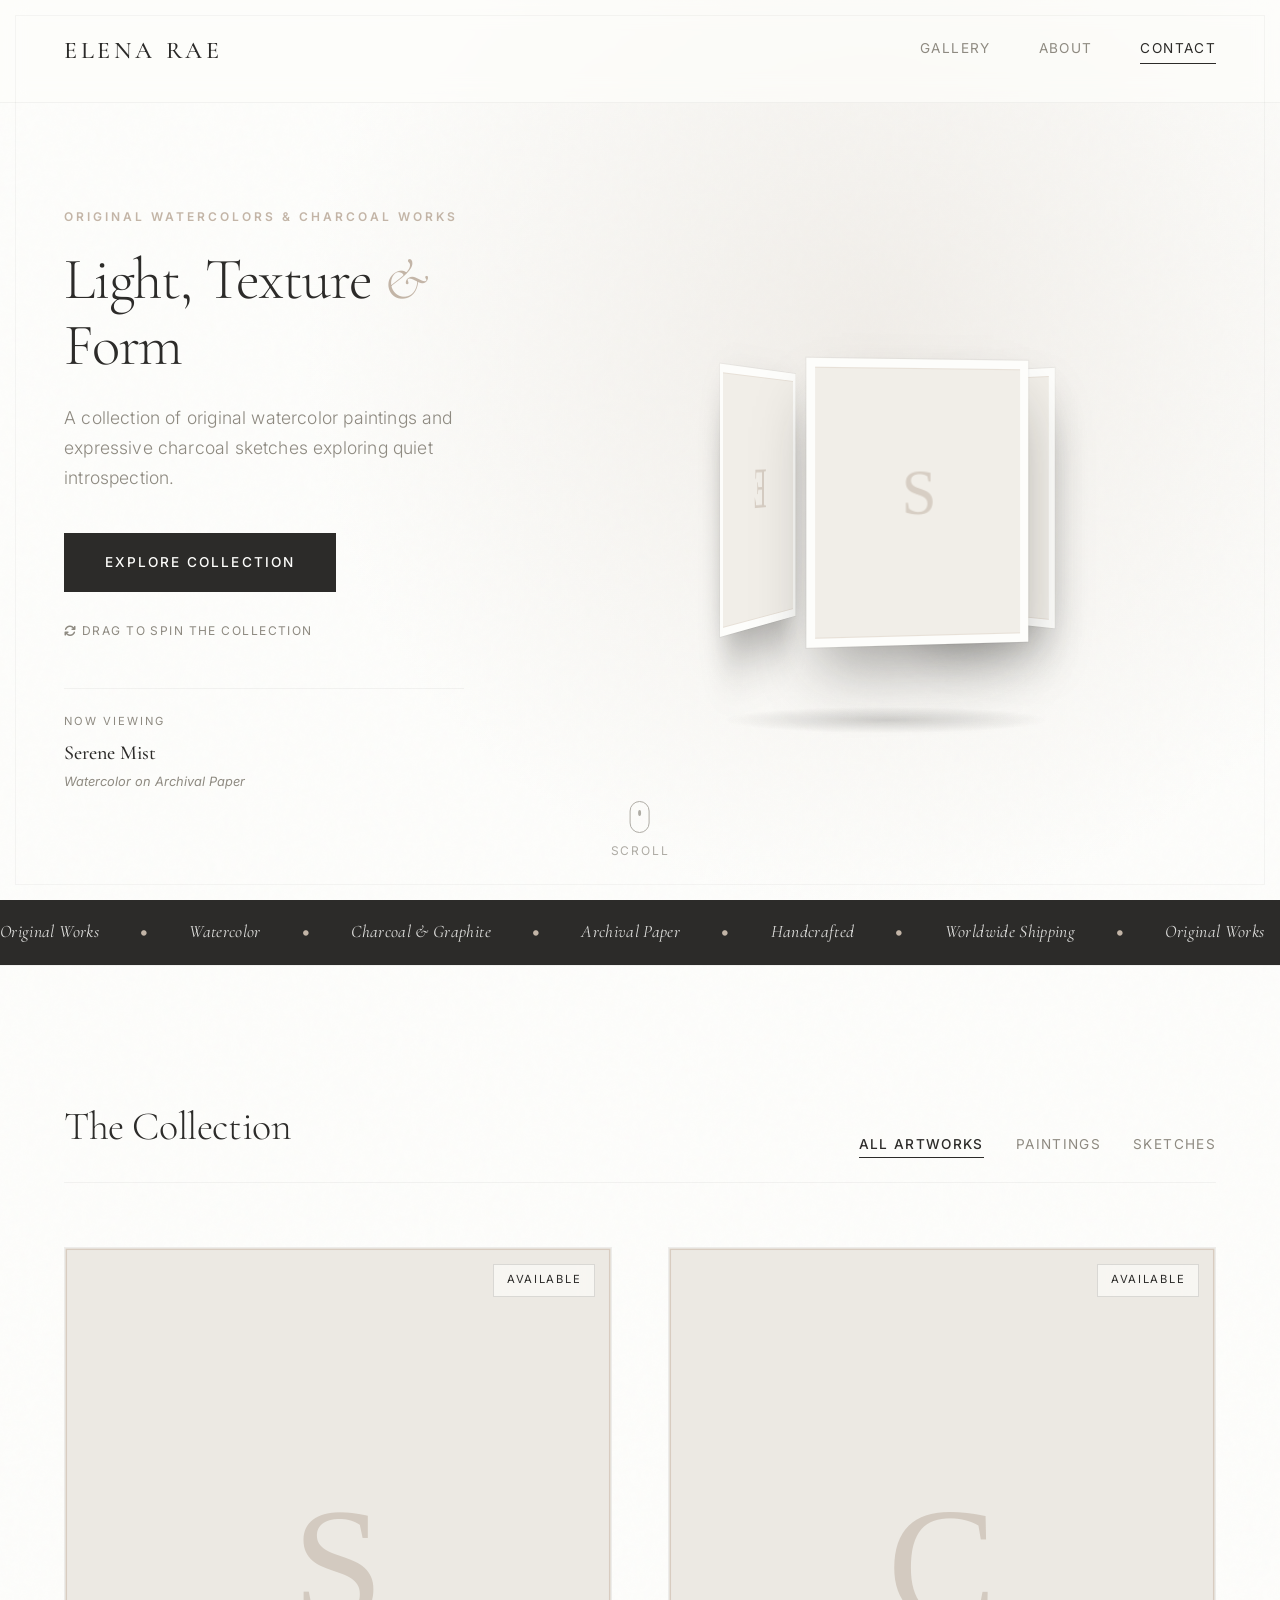
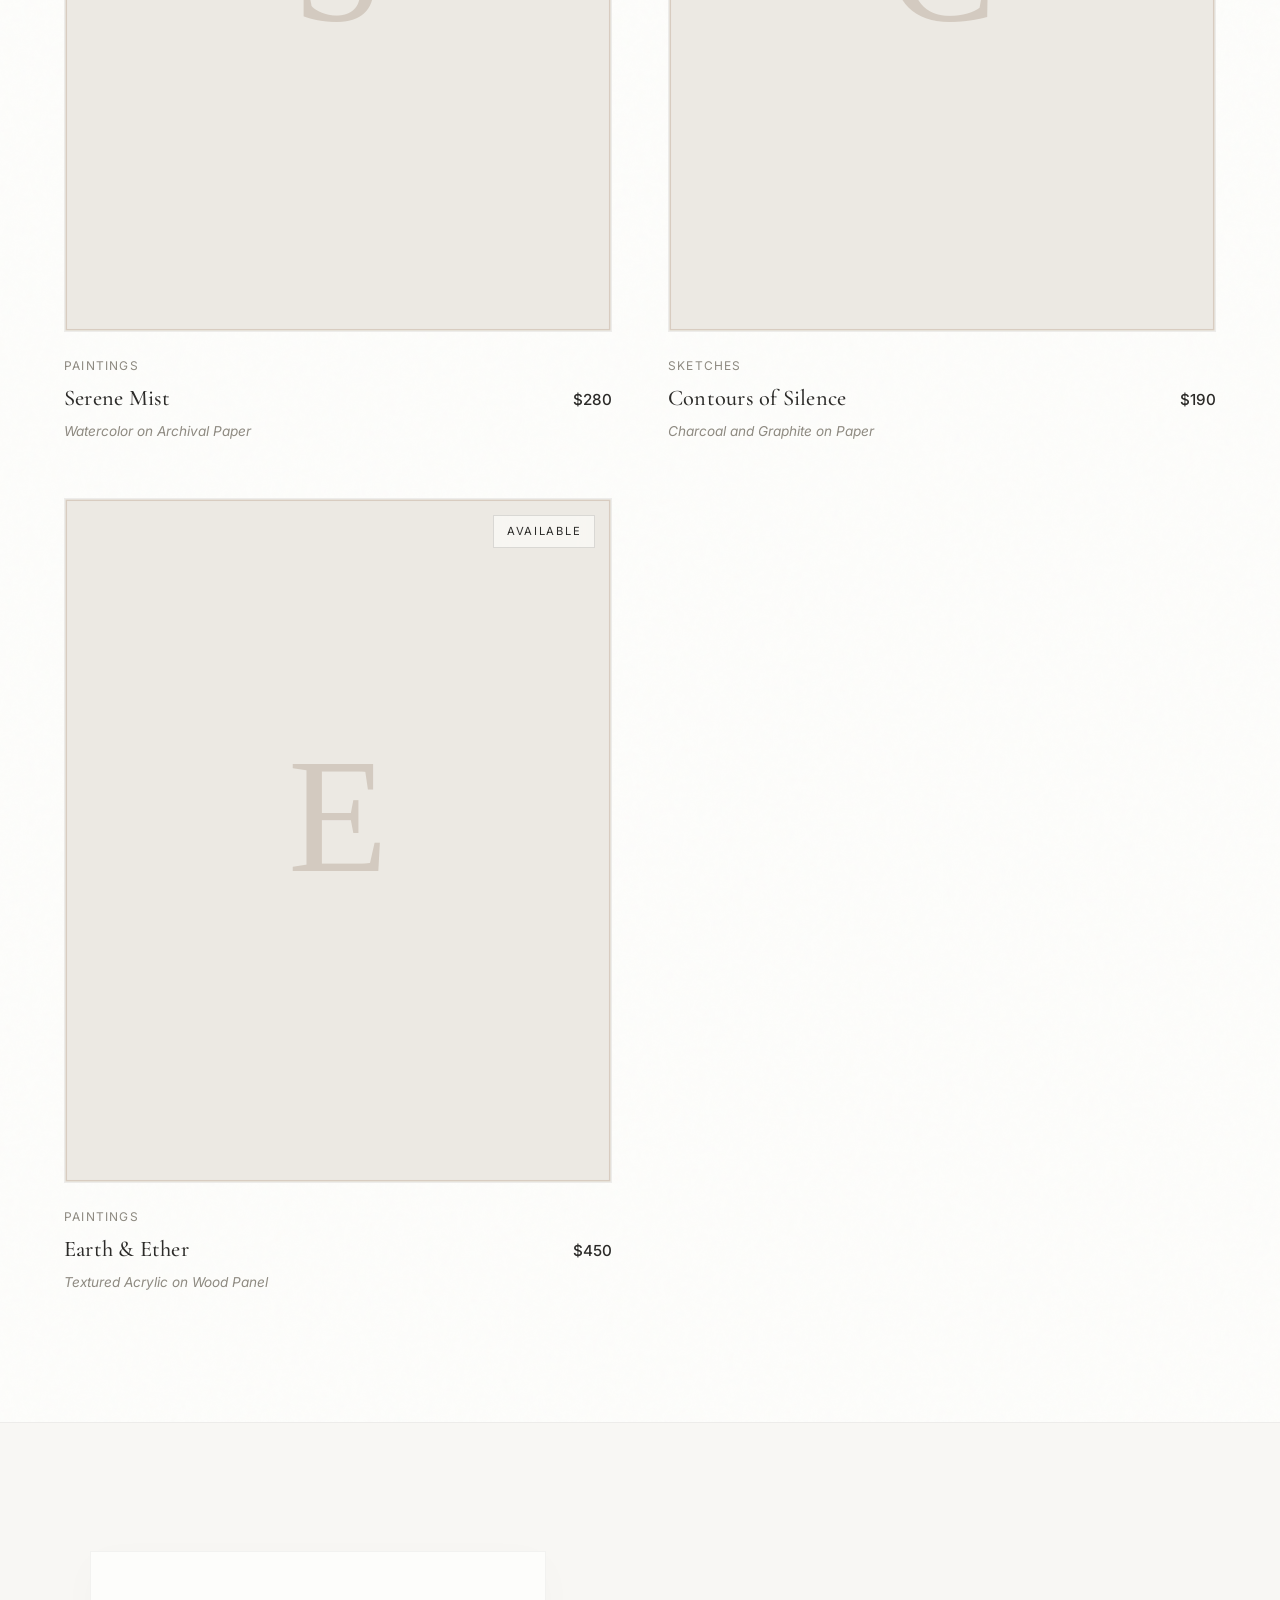
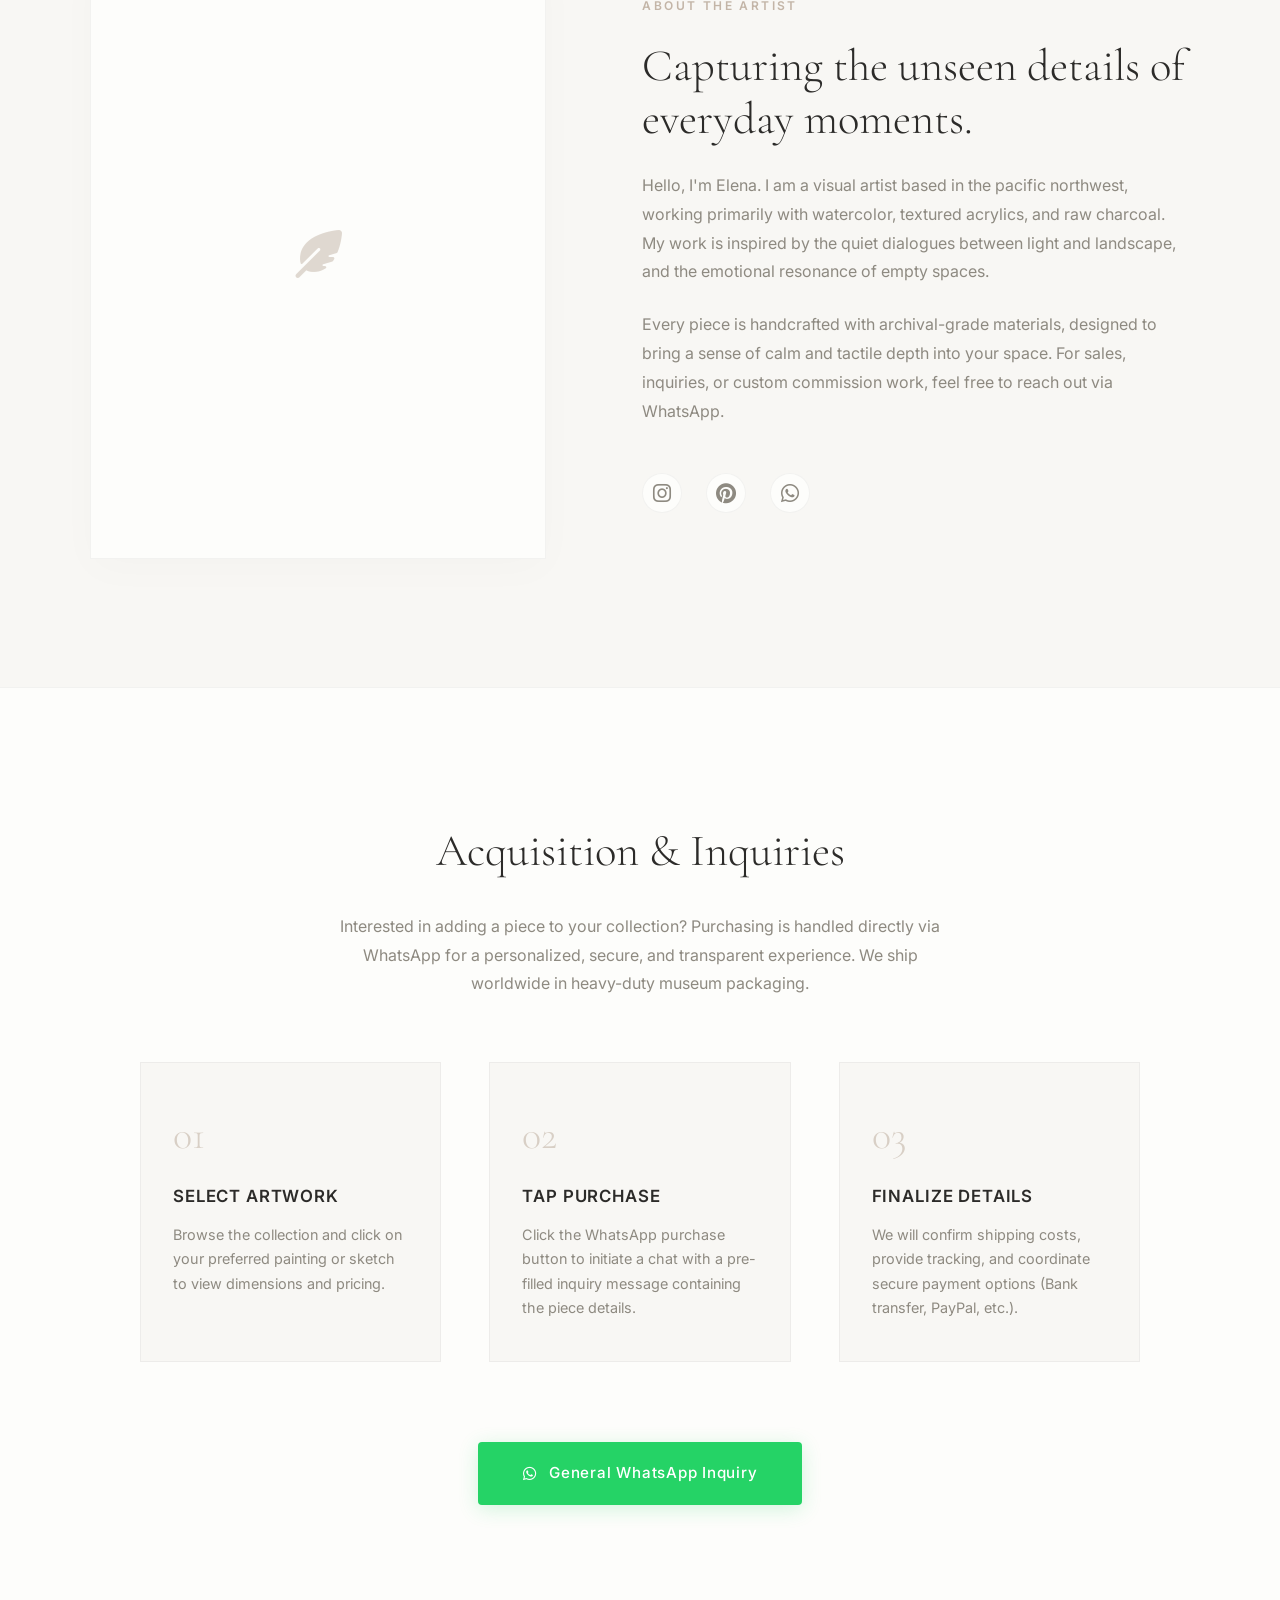
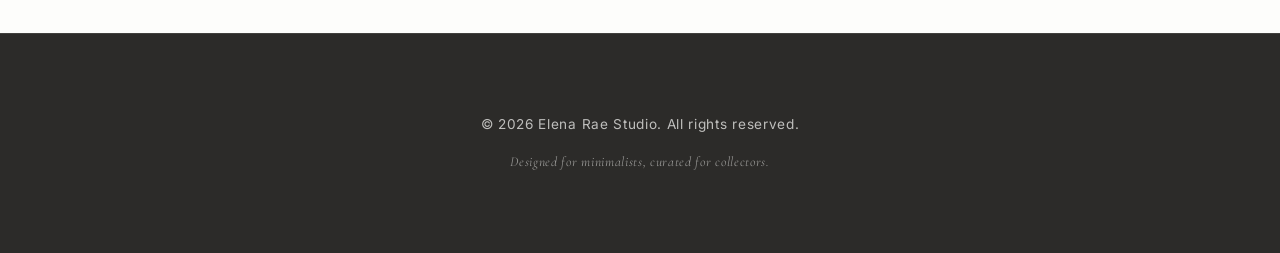
==== index.html @ 43be4a81 "Add files via upload" ====
<!DOCTYPE html>
<html lang="en">
<head>
    <meta charset="UTF-8">
    <meta name="viewport" content="width=device-width, initial-scale=1.0">
    <meta name="description" content="Minimalist art portfolio and store featuring original paintings and sketches. Inquiry and purchasing via WhatsApp.">
    <title>The Gallery | Original Sketches & Paintings</title>
    
    <!-- Google Fonts -->
    <link rel="preconnect" href="https://fonts.googleapis.com">
    <link rel="preconnect" href="https://fonts.gstatic.com" crossorigin>
    <link href="https://fonts.googleapis.com/css2?family=Cormorant+Garamond:ital,wght@0,300;0,400;0,600;1,300;1,400&family=Inter:wght@300;400;500;600&display=swap" rel="stylesheet">
    
    <!-- FontAwesome for Icons -->
    <link rel="stylesheet" href="https://cdnjs.cloudflare.com/ajax/libs/font-awesome/6.4.0/css/all.min.css">
    
    <!-- Custom CSS -->
    <link rel="stylesheet" href="styles.css">
</head>
<body>

    <!-- Header & Navigation -->
    <header class="header">
        <div class="logo">
            <a href="#">ELENA RAE</a>
        </div>
        <nav class="nav">
            <a href="#gallery" class="nav-link">Gallery</a>
            <a href="#about" class="nav-link">About</a>
            <a href="#contact" class="nav-link">Contact</a>
        </nav>
    </header>

    <!-- Hero Section: revolving 3D gallery carousel -->
    <section class="hero">
        <div class="hero-spotlight" aria-hidden="true"></div>
        <div class="hero-inner">
            <div class="hero-content">
                <span class="hero-eyebrow">Original Watercolors &amp; Charcoal Works</span>
                <h1 class="hero-title">Light, Texture <em>&amp;</em> Form</h1>
                <p class="hero-subtitle">A collection of original watercolor paintings and expressive charcoal sketches exploring quiet introspection.</p>
                <div class="hero-actions">
                    <a href="#gallery" class="hero-btn">Explore Collection</a>
                    <span class="hero-scroll-hint"><i class="fa-solid fa-arrows-rotate"></i> Drag to spin the collection</span>
                </div>
                <div class="hero-now-viewing" aria-live="polite">
                    <span class="now-viewing-label">Now Viewing</span>
                    <span class="now-viewing-title" id="now-viewing-title">&mdash;</span>
                    <span class="now-viewing-medium" id="now-viewing-medium"></span>
                </div>
            </div>

            <div class="carousel-viewport" id="carousel-viewport" tabindex="0" role="region" aria-roledescription="carousel" aria-label="Rotating showcase of featured artworks. Use the left and right arrow keys to rotate.">
                <div class="carousel-glow" id="carousel-glow-a" aria-hidden="true"></div>
                <div class="carousel-glow" id="carousel-glow-b" aria-hidden="true"></div>
                <div class="carousel-ground" aria-hidden="true"></div>
                <div class="carousel-ring" id="carousel-ring">
                    <div class="carousel-loader" id="carousel-loader">
                        <div class="loader"></div>
                        <p>Hanging the collection...</p>
                    </div>
                </div>
            </div>
        </div>
        <div class="scroll-indicator">
            <div class="mouse"></div>
            <span>Scroll</span>
        </div>
    </section>

    <!-- Marquee Ticker -->
    <div class="marquee" aria-hidden="true">
        <div class="marquee-track">
            <span>Original Works</span><span class="dot">&bull;</span>
            <span>Watercolor</span><span class="dot">&bull;</span>
            <span>Charcoal &amp; Graphite</span><span class="dot">&bull;</span>
            <span>Archival Paper</span><span class="dot">&bull;</span>
            <span>Handcrafted</span><span class="dot">&bull;</span>
            <span>Worldwide Shipping</span><span class="dot">&bull;</span>
            <span>Original Works</span><span class="dot">&bull;</span>
            <span>Watercolor</span><span class="dot">&bull;</span>
            <span>Charcoal &amp; Graphite</span><span class="dot">&bull;</span>
            <span>Archival Paper</span><span class="dot">&bull;</span>
            <span>Handcrafted</span><span class="dot">&bull;</span>
            <span>Worldwide Shipping</span><span class="dot">&bull;</span>
        </div>
    </div>

    <!-- Main Gallery Section -->
    <section id="gallery" class="gallery-section">
        <div class="section-header" data-reveal>
            <h2 class="section-title">The Collection</h2>
            <div class="filter-controls">
                <button class="filter-btn active" data-filter="all">All Artworks</button>
                <button class="filter-btn" data-filter="Paintings">Paintings</button>
                <button class="filter-btn" data-filter="Sketches">Sketches</button>
            </div>
        </div>

        <!-- Artwork Grid -->
        <div id="artwork-grid" class="artwork-grid">
            <!-- Dynamically populated by app.js -->
            <div class="loader-container">
                <div class="loader"></div>
                <p>Curating gallery...</p>
            </div>
        </div>
    </section>

    <!-- About Section -->
    <section id="about" class="about-section">
        <div class="about-container">
            <div class="about-image-wrapper" data-reveal>
                <!-- Fallback to a placeholder or decorative silhouette -->
                <div class="about-image-placeholder">
                    <i class="fa-solid fa-feather-pointed"></i>
                </div>
            </div>
            <div class="about-text-wrapper" data-reveal style="--reveal-delay: 0.15s;">
                <span class="sub-label">About the Artist</span>
                <h2 class="about-heading">Capturing the unseen details of everyday moments.</h2>
                <p>Hello, I'm Elena. I am a visual artist based in the pacific northwest, working primarily with watercolor, textured acrylics, and raw charcoal. My work is inspired by the quiet dialogues between light and landscape, and the emotional resonance of empty spaces.</p>
                <p>Every piece is handcrafted with archival-grade materials, designed to bring a sense of calm and tactile depth into your space. For sales, inquiries, or custom commission work, feel free to reach out via WhatsApp.</p>
                <div class="social-links">
                    <a href="#" target="_blank" aria-label="Instagram"><i class="fa-brands fa-instagram"></i></a>
                    <a href="#" target="_blank" aria-label="Pinterest"><i class="fa-brands fa-pinterest"></i></a>
                    <a href="#" id="about-whatsapp" class="whatsapp-icon-link" aria-label="WhatsApp"><i class="fa-brands fa-whatsapp"></i></a>
                </div>
            </div>
        </div>
    </section>

    <!-- Contact & Purchase Info Section -->
    <section id="contact" class="contact-section">
        <div class="contact-card">
            <h2 class="contact-title" data-reveal>Acquisition &amp; Inquiries</h2>
            <p class="contact-description" data-reveal style="--reveal-delay: 0.1s;">Interested in adding a piece to your collection? Purchasing is handled directly via WhatsApp for a personalized, secure, and transparent experience. We ship worldwide in heavy-duty museum packaging.</p>
            
            <div class="steps-grid">
                <div class="step-card" data-reveal style="--reveal-delay: 0.05s;">
                    <div class="step-num">01</div>
                    <h3 class="step-title">Select Artwork</h3>
                    <p class="step-text">Browse the collection and click on your preferred painting or sketch to view dimensions and pricing.</p>
                </div>
                <div class="step-card" data-reveal style="--reveal-delay: 0.18s;">
                    <div class="step-num">02</div>
                    <h3 class="step-title">Tap Purchase</h3>
                    <p class="step-text">Click the WhatsApp purchase button to initiate a chat with a pre-filled inquiry message containing the piece details.</p>
                </div>
                <div class="step-card" data-reveal style="--reveal-delay: 0.3s;">
                    <div class="step-num">03</div>
                    <h3 class="step-title">Finalize Details</h3>
                    <p class="step-text">We will confirm shipping costs, provide tracking, and coordinate secure payment options (Bank transfer, PayPal, etc.).</p>
                </div>
            </div>
            
            <a href="https://wa.me/919876543210?text=Hi%20Elena%2C%20I%20am%20interested%20in%20discussing%20your%20available%20artworks." target="_blank" class="general-inquiry-btn">
                <i class="fa-brands fa-whatsapp"></i> General WhatsApp Inquiry
            </a>
        </div>
    </section>

    <!-- Footer -->
    <footer class="footer">
        <p>&copy; 2026 Elena Rae Studio. All rights reserved.</p>
        <p class="footer-sub">Designed for minimalists, curated for collectors.</p>
    </footer>

    <!-- Artwork Detail Modal -->
    <div id="artwork-modal" class="modal-overlay">
        <div class="modal-container">
            <button class="modal-close-btn" aria-label="Close modal">
                <i class="fa-solid fa-xmark"></i>
            </button>
            <div class="modal-content">
                <div class="modal-image-panel">
                    <img id="modal-art-image" src="" alt="Artwork detail view">
                </div>
                <div class="modal-info-panel">
                    <span id="modal-art-medium" class="art-medium"></span>
                    <h3 id="modal-art-title" class="art-title"></h3>
                    <div id="modal-art-status" class="status-badge"></div>
                    
                    <div class="art-specs">
                        <div class="spec-item">
                            <span class="spec-label">Dimensions</span>
                            <span id="modal-art-dimensions" class="spec-value"></span>
                        </div>
                        <div class="spec-item">
                            <span class="spec-label">Price</span>
                            <span id="modal-art-price" class="spec-value"></span>
                        </div>
                    </div>
                    
                    <p id="modal-art-description" class="art-description"></p>
                    
                    <a id="modal-whatsapp-btn" href="#" target="_blank" class="whatsapp-btn">
                        <i class="fa-brands fa-whatsapp"></i> Purchase via WhatsApp
                    </a>
                </div>
            </div>
        </div>
    </div>

    <!-- Application Script -->
    <script src="config.js"></script>
    <script src="app.js"></script>
</body>
</html>
---- styles.css ----
/* ==========================================================================
   Minimalist Art Gallery Design System - styles.css
   ========================================================================== */

/* Design Tokens & Custom Variables */
:root {
    --bg-primary: #FDFDFB;       /* Pristine light cotton art paper */
    --bg-secondary: #F8F7F4;     /* Very light warm cream/linen */
    --text-primary: #2C2B29;     /* Soft slate charcoal (gentle contrast) */
    --text-secondary: #8E8A81;   /* Muted warm earth gray */
    --accent-bronze: #C3B5A7;    /* Soft cashmere sand gold */
    --accent-bronze-light: #DCD0C4;
    --border-subtle: rgba(44, 43, 41, 0.05);
    --border-strong: rgba(44, 43, 41, 0.15);
    
    --whatsapp-green: #25D366;
    --whatsapp-hover: #20BA5A;
    
    /* Fonts */
    --font-serif: 'Cormorant Garamond', Georgia, serif;
    --font-sans: 'Inter', system-ui, -apple-system, sans-serif;
    
    /* Layout */
    --transition-smooth: all 0.4s cubic-bezier(0.25, 0.46, 0.45, 0.94);
    --transition-snappy: all 0.25s ease-out;
    --ease-cinematic: cubic-bezier(0.16, 1, 0.3, 1);
}

/* Reset & Base Styles */
* {
    margin: 0;
    padding: 0;
    box-sizing: border-box;
}

html {
    scroll-behavior: smooth;
    font-size: 16px;
    background-color: var(--bg-primary);
    color: var(--text-primary);
    font-family: var(--font-sans);
    -webkit-font-smoothing: antialiased;
}

body {
    overflow-x: hidden;
    line-height: 1.6;
    /* Subtle paper texture using high-frequency SVG noise at very low opacity */
    background-image: url("data:image/svg+xml,%3Csvg viewBox='0 0 200 200' xmlns='http://www.w3.org/2000/svg'%3E%3Cfilter id='noiseFilter'%3E%3CfeTurbulence type='fractalNoise' baseFrequency='0.85' numOctaves='3' stitchTiles='stitch'/%3E%3C/filter%3E%3Crect width='100%25' height='100%25' filter='url(%23noiseFilter)' opacity='0.018'/%3E%3C/svg%3E");
    background-color: var(--bg-primary);
}

/* Delicate inset border framing the viewport */
body::after {
    content: '';
    position: fixed;
    top: 15px;
    left: 15px;
    right: 15px;
    bottom: 15px;
    border: 1px solid rgba(44, 43, 41, 0.04);
    pointer-events: none;
    z-index: 9999;
}

/* Scrollbar customization */
::-webkit-scrollbar {
    width: 6px;
}
::-webkit-scrollbar-track {
    background: var(--bg-primary);
}
::-webkit-scrollbar-thumb {
    background: var(--text-secondary);
    border-radius: 3px;
}

a {
    color: inherit;
    text-decoration: none;
    transition: var(--transition-snappy);
}

button {
    font-family: inherit;
    border: none;
    background: none;
    cursor: pointer;
    outline: none;
}

/* Elegant Header & Navigation */
.header {
    position: fixed;
    top: 0;
    left: 0;
    width: 100%;
    display: flex;
    justify-content: space-between;
    align-items: center;
    padding: 2rem 4rem;
    z-index: 100;
    background: rgba(253, 253, 251, 0.65);
    backdrop-filter: blur(12px);
    -webkit-backdrop-filter: blur(12px);
    border-bottom: 1px solid var(--border-subtle);
    transition: var(--transition-smooth);
}

.header.scrolled {
    padding: 1.2rem 4rem;
    background: rgba(253, 253, 251, 0.92);
    box-shadow: 0 4px 30px rgba(0, 0, 0, 0.01);
}

.logo a {
    font-family: var(--font-serif);
    font-size: 1.5rem;
    font-weight: 500;
    letter-spacing: 0.15em;
    color: var(--text-primary);
    transition: var(--transition-snappy);
}

.logo a:hover {
    letter-spacing: 0.22em;
}

.nav {
    display: flex;
    gap: 3rem;
}

.nav-link {
    font-size: 0.85rem;
    font-weight: 400;
    letter-spacing: 0.1em;
    text-transform: uppercase;
    color: var(--text-secondary);
    position: relative;
    padding-bottom: 4px;
}

.nav-link::after {
    content: '';
    position: absolute;
    bottom: 0;
    left: 0;
    width: 0;
    height: 1px;
    background-color: var(--text-primary);
    transition: var(--transition-snappy);
}

.nav-link:hover {
    color: var(--text-primary);
}

.nav-link:hover::after {
    width: 100%;
}

.nav-link.active {
    color: var(--text-primary);
}

.nav-link.active::after {
    width: 100%;
}

/* ==========================================================================
   Hero Section — Revolving Gallery
   ========================================================================== */
.hero {
    min-height: 100vh;
    display: flex;
    align-items: center;
    padding: 9rem 4rem 3rem;
    position: relative;
    overflow: hidden;
}

/* Cursor-tracked spotlight wash, like gallery track lighting */
.hero-spotlight {
    position: absolute;
    inset: 0;
    z-index: 0;
    pointer-events: none;
    background: radial-gradient(circle at var(--mx, 68%) var(--my, 38%), rgba(195, 181, 167, 0.22), transparent 55%);
}

.hero-inner {
    position: relative;
    z-index: 1;
    width: 100%;
    max-width: 1440px;
    margin: 0 auto;
    display: grid;
    grid-template-columns: minmax(300px, 460px) 1fr;
    gap: 2rem;
    align-items: center;
}

.hero-content {
    text-align: left;
    animation: fadeIn 1s var(--ease-cinematic);
}

.hero-eyebrow {
    display: inline-block;
    font-size: 0.75rem;
    font-weight: 600;
    text-transform: uppercase;
    letter-spacing: 0.25em;
    color: var(--accent-bronze);
    margin-bottom: 1.3rem;
}

.hero-title {
    font-family: var(--font-serif);
    font-size: clamp(2.6rem, 4.6vw, 4.5rem);
    font-weight: 300;
    line-height: 1.12;
    letter-spacing: -0.02em;
    color: var(--text-primary);
    margin-bottom: 1.5rem;
}

.hero-title em {
    font-style: italic;
    color: var(--accent-bronze);
}

.hero-subtitle {
    font-size: 1.1rem;
    font-weight: 300;
    color: var(--text-secondary);
    max-width: 460px;
    margin: 0 0 2.5rem 0;
    letter-spacing: 0.01em;
    line-height: 1.7;
}

.hero-actions {
    display: flex;
    align-items: center;
    gap: 1.8rem;
    flex-wrap: wrap;
    margin-bottom: 3rem;
}

.hero-btn {
    display: inline-block;
    font-size: 0.85rem;
    font-weight: 500;
    text-transform: uppercase;
    letter-spacing: 0.15em;
    color: var(--bg-primary);
    background-color: var(--text-primary);
    padding: 1.1rem 2.5rem;
    border: 1px solid var(--text-primary);
    transition: var(--transition-smooth);
    will-change: transform;
}

.hero-btn:hover {
    background-color: transparent;
    color: var(--text-primary);
    transform: translateY(-2px);
}

.hero-scroll-hint {
    font-size: 0.75rem;
    text-transform: uppercase;
    letter-spacing: 0.12em;
    color: var(--text-secondary);
}

/* "Now Viewing" plaque — ties the rotating ring to real inventory data */
.hero-now-viewing {
    max-width: 400px;
    padding-top: 1.5rem;
    border-top: 1px solid var(--border-subtle);
}

.now-viewing-label {
    display: block;
    font-size: 0.7rem;
    text-transform: uppercase;
    letter-spacing: 0.18em;
    color: var(--text-secondary);
    margin-bottom: 0.4rem;
}

.now-viewing-title {
    display: block;
    font-family: var(--font-serif);
    font-size: 1.25rem;
    font-weight: 500;
    color: var(--text-primary);
    transition: opacity 0.3s ease;
}

.now-viewing-medium {
    display: block;
    font-size: 0.8rem;
    font-style: italic;
    color: var(--text-secondary);
    margin-top: 0.2rem;
}

/* Carousel stage */
.carousel-viewport {
    position: relative;
    width: 100%;
    max-width: 580px;
    height: clamp(360px, 44vw, 560px);
    margin: 0 auto;
    justify-self: center;
    perspective: 1600px;
    perspective-origin: 50% 42%;
    cursor: grab;
    outline: none;
    touch-action: pan-y;
}

.carousel-viewport.grabbing {
    cursor: grabbing;
}

.carousel-viewport:focus-visible {
    box-shadow: 0 0 0 2px var(--accent-bronze);
    border-radius: 4px;
}

.carousel-glow {
    position: absolute;
    inset: 8%;
    border-radius: 50%;
    background-size: cover;
    background-position: center;
    filter: blur(70px) saturate(1.4);
    opacity: 0;
    transform: scale(1.3);
    transition: opacity 1.6s ease;
    z-index: 0;
}

.carousel-ground {
    position: absolute;
    left: 50%;
    bottom: 8%;
    width: 55%;
    height: 26px;
    background: radial-gradient(ellipse at center, rgba(44, 43, 41, 0.2), transparent 72%);
    transform: translateX(-50%);
    z-index: 0;
}

.carousel-ring {
    position: absolute;
    inset: 0;
    transform-style: preserve-3d;
    will-change: transform;
}

.ring-item {
    position: absolute;
    top: 50%;
    left: 50%;
    transform-style: preserve-3d;
    cursor: pointer;
}

.ring-item-inner {
    width: 100%;
    height: 100%;
    opacity: 0;
    transform: translateY(50px) scale(0.82) rotate(-3deg);
    transition: opacity 1s var(--ease-cinematic), transform 1s var(--ease-cinematic);
}

.ring-item-inner.settled {
    opacity: 1;
    transform: translateY(0) scale(1) rotate(0deg);
}

.ring-item:hover .ring-item-inner.settled {
    transform: scale(1.05);
}

.canvas-frame {
    width: 100%;
    height: 100%;
    background-color: var(--bg-primary);
    border: 1px solid rgba(253, 253, 251, 0.6);
    padding: 7px;
    box-shadow: 0 30px 55px -14px rgba(28, 27, 26, 0.4), 0 0 0 1px rgba(28, 27, 26, 0.04);
}

.canvas-frame img {
    width: 100%;
    height: 100%;
    object-fit: cover;
    display: block;
}

.carousel-loader,
.carousel-empty {
    position: absolute;
    inset: 0;
    z-index: 2;
    display: flex;
    flex-direction: column;
    align-items: center;
    justify-content: center;
    gap: 1rem;
    color: var(--text-secondary);
    font-size: 0.85rem;
    letter-spacing: 0.05em;
    text-align: center;
    line-height: 1.6;
}

.scroll-indicator {
    position: absolute;
    bottom: 2.5rem;
    left: 50%;
    transform: translateX(-50%);
    z-index: 1;
    display: flex;
    flex-direction: column;
    align-items: center;
    gap: 0.5rem;
    font-size: 0.75rem;
    text-transform: uppercase;
    letter-spacing: 0.15em;
    color: var(--text-secondary);
    opacity: 0.7;
    animation: bounce 2s infinite;
}

.scroll-indicator .mouse {
    width: 20px;
    height: 32px;
    border: 1.5px solid var(--text-secondary);
    border-radius: 12px;
    position: relative;
}

.scroll-indicator .mouse::before {
    content: '';
    position: absolute;
    top: 8px;
    left: 50%;
    transform: translateX(-50%);
    width: 3px;
    height: 6px;
    background-color: var(--text-secondary);
    border-radius: 50%;
}

/* ==========================================================================
   Marquee Ticker
   ========================================================================== */
.marquee {
    background-color: var(--text-primary);
    color: var(--bg-primary);
    padding: 1.15rem 0;
    overflow: hidden;
    position: relative;
}

.marquee-track {
    display: flex;
    width: max-content;
    gap: 2.5rem;
    align-items: center;
    animation: marquee-scroll 34s linear infinite;
    font-family: var(--font-serif);
    font-size: 1.1rem;
    font-style: italic;
    letter-spacing: 0.02em;
    white-space: nowrap;
}

.marquee-track span {
    opacity: 0.85;
}

.marquee-track .dot {
    font-family: var(--font-sans);
    font-style: normal;
    color: var(--accent-bronze);
    opacity: 1;
}

/* ==========================================================================
   Scroll Reveal Utility
   ========================================================================== */
[data-reveal] {
    opacity: 0;
    transform: translateY(32px);
    transition: opacity 0.9s var(--ease-cinematic), transform 0.9s var(--ease-cinematic);
    transition-delay: var(--reveal-delay, 0s);
}

[data-reveal].revealed {
    opacity: 1;
    transform: translateY(0);
}

/* Gallery Section */
.gallery-section {
    padding: 8rem 4rem;
    border-top: 1px solid var(--border-subtle);
}

.section-header {
    display: flex;
    justify-content: space-between;
    align-items: flex-end;
    margin-bottom: 4rem;
    border-bottom: 1px solid var(--border-subtle);
    padding-bottom: 1.5rem;
}

.section-title {
    font-family: var(--font-serif);
    font-size: 2.5rem;
    font-weight: 300;
    letter-spacing: -0.01em;
}

.filter-controls {
    display: flex;
    gap: 2rem;
}

.filter-btn {
    font-size: 0.85rem;
    text-transform: uppercase;
    letter-spacing: 0.1em;
    color: var(--text-secondary);
    padding-bottom: 6px;
    position: relative;
    transition: var(--transition-snappy);
}

.filter-btn::after {
    content: '';
    position: absolute;
    bottom: 0;
    left: 0;
    width: 0;
    height: 1px;
    background-color: var(--text-primary);
    transition: var(--transition-snappy);
}

.filter-btn.active {
    color: var(--text-primary);
    font-weight: 500;
}

.filter-btn.active::after {
    width: 100%;
}

.filter-btn:hover {
    color: var(--text-primary);
}

/* Artwork Grid */
.artwork-grid {
    display: grid;
    grid-template-columns: repeat(auto-fill, minmax(360px, 1fr));
    gap: 3.5rem;
    min-height: 400px;
}

.artwork-card {
    display: flex;
    flex-direction: column;
    cursor: pointer;
    opacity: 0;
    transform: translateY(20px);
    animation: slideUp 0.6s cubic-bezier(0.25, 0.46, 0.45, 0.94) forwards;
    perspective: 900px;
}

.artwork-card.hidden {
    display: none;
}

.image-frame {
    position: relative;
    width: 100%;
    aspect-ratio: 4 / 5;
    background-color: var(--bg-secondary);
    overflow: hidden;
    border: 1px solid var(--border-subtle);
    margin-bottom: 1.5rem;
    transition: transform 0.5s var(--ease-cinematic);
}

.image-frame img {
    width: 100%;
    height: 100%;
    object-fit: cover;
    transition: transform 1.2s cubic-bezier(0.15, 0.85, 0.35, 1);
}

.view-label {
    position: absolute;
    left: 1rem;
    bottom: 1rem;
    z-index: 2;
    display: inline-flex;
    align-items: center;
    gap: 0.5rem;
    padding: 0.6rem 1rem;
    background-color: rgba(253, 253, 251, 0.92);
    color: var(--text-primary);
    font-size: 0.68rem;
    font-weight: 600;
    text-transform: uppercase;
    letter-spacing: 0.12em;
    opacity: 0;
    transform: translateY(10px);
    transition: var(--transition-smooth);
    backdrop-filter: blur(6px);
    -webkit-backdrop-filter: blur(6px);
}

.artwork-card:hover .view-label {
    opacity: 1;
    transform: translateY(0);
}

.artwork-card:hover .image-frame img {
    transform: scale(1.05);
}

.card-overlay {
    position: absolute;
    top: 0;
    left: 0;
    width: 100%;
    height: 100%;
    background: rgba(28, 27, 26, 0.02);
    transition: var(--transition-smooth);
}

.artwork-card:hover .card-overlay {
    background: rgba(28, 27, 26, 0.08);
}

.status-indicator {
    position: absolute;
    top: 1rem;
    right: 1rem;
    font-size: 0.7rem;
    text-transform: uppercase;
    letter-spacing: 0.15em;
    padding: 0.4rem 0.8rem;
    backdrop-filter: blur(8px);
    -webkit-backdrop-filter: blur(8px);
}

.status-indicator.available {
    background-color: rgba(250, 248, 245, 0.85);
    color: var(--text-primary);
    border: 1px solid var(--border-strong);
}

.status-indicator.sold {
    background-color: rgba(28, 27, 26, 0.8);
    color: var(--bg-primary);
    border: none;
}

.art-info {
    display: flex;
    flex-direction: column;
    gap: 0.3rem;
}

.art-category {
    font-size: 0.75rem;
    text-transform: uppercase;
    letter-spacing: 0.1em;
    color: var(--text-secondary);
}

.art-title-row {
    display: flex;
    justify-content: space-between;
    align-items: baseline;
}

.art-title-name {
    font-family: var(--font-serif);
    font-size: 1.4rem;
    font-weight: 500;
    letter-spacing: 0.01em;
}

.art-price-tag {
    font-size: 0.95rem;
    font-weight: 500;
    color: var(--text-primary);
}

.art-medium-details {
    font-size: 0.85rem;
    font-style: italic;
    color: var(--text-secondary);
}

/* Loader Styles */
.loader-container {
    grid-column: 1 / -1;
    display: flex;
    flex-direction: column;
    align-items: center;
    justify-content: center;
    padding: 6rem 0;
    gap: 1.5rem;
    color: var(--text-secondary);
    font-size: 0.9rem;
    letter-spacing: 0.1em;
    text-transform: uppercase;
}

.loader {
    width: 40px;
    height: 40px;
    border: 2px solid var(--border-subtle);
    border-top-color: var(--text-primary);
    border-radius: 50%;
    animation: spin 1s linear infinite;
}

/* About Section */
.about-section {
    padding: 8rem 4rem;
    background-color: var(--bg-secondary);
    border-top: 1px solid var(--border-subtle);
}

.about-container {
    max-width: 1100px;
    margin: 0 auto;
    display: grid;
    grid-template-columns: 1fr 1.2fr;
    gap: 6rem;
    align-items: center;
}

.about-image-wrapper {
    position: relative;
    width: 100%;
    aspect-ratio: 3 / 4;
    background: var(--bg-primary);
    border: 1px solid var(--border-subtle);
    box-shadow: 0 10px 40px rgba(0,0,0,0.02);
    display: flex;
    justify-content: center;
    align-items: center;
    overflow: hidden;
}

.about-image-placeholder {
    font-size: 3rem;
    color: var(--accent-bronze);
    opacity: 0.5;
    animation: float 4s ease-in-out infinite;
}

.about-text-wrapper {
    display: flex;
    flex-direction: column;
    gap: 1.5rem;
}

.sub-label {
    font-size: 0.75rem;
    text-transform: uppercase;
    letter-spacing: 0.2em;
    color: var(--accent-bronze);
    font-weight: 600;
}

.about-heading {
    font-family: var(--font-serif);
    font-size: 2.8rem;
    font-weight: 300;
    line-height: 1.2;
    color: var(--text-primary);
}

.about-text-wrapper p {
    color: var(--text-secondary);
    font-size: 1rem;
    line-height: 1.8;
}

.social-links {
    display: flex;
    gap: 1.5rem;
    margin-top: 1.5rem;
}

.social-links a {
    font-size: 1.3rem;
    color: var(--text-secondary);
    display: flex;
    align-items: center;
    justify-content: center;
    width: 40px;
    height: 40px;
    border-radius: 50%;
    border: 1px solid var(--border-subtle);
    background-color: var(--bg-primary);
}

.social-links a:hover {
    color: var(--text-primary);
    border-color: var(--text-primary);
    transform: translateY(-3px);
}

.social-links a.whatsapp-icon-link:hover {
    color: var(--bg-primary);
    background-color: var(--whatsapp-green);
    border-color: var(--whatsapp-green);
}

/* Contact Section & Steps */
.contact-section {
    padding: 8rem 4rem;
    background-color: var(--bg-primary);
    border-top: 1px solid var(--border-subtle);
}

.contact-card {
    max-width: 1000px;
    margin: 0 auto;
    text-align: center;
}

.contact-title {
    font-family: var(--font-serif);
    font-size: 2.8rem;
    font-weight: 300;
    margin-bottom: 1.5rem;
}

.contact-description {
    color: var(--text-secondary);
    max-width: 600px;
    margin: 0 auto 4rem auto;
    font-size: 1rem;
    line-height: 1.8;
}

.steps-grid {
    display: grid;
    grid-template-columns: repeat(3, 1fr);
    gap: 3rem;
    margin-bottom: 5rem;
    text-align: left;
}

.step-card {
    padding: 2.5rem 2rem;
    background: var(--bg-secondary);
    border: 1px solid var(--border-subtle);
    position: relative;
    transition: var(--transition-smooth);
}

.step-card:hover {
    transform: translateY(-5px);
    box-shadow: 0 10px 30px rgba(0,0,0,0.03);
    border-color: var(--border-strong);
}

.step-num {
    font-family: var(--font-serif);
    font-size: 2.5rem;
    font-weight: 300;
    color: var(--accent-bronze);
    opacity: 0.6;
    margin-bottom: 1rem;
}

.step-title {
    font-size: 1.05rem;
    font-weight: 600;
    letter-spacing: 0.05em;
    margin-bottom: 0.8rem;
    text-transform: uppercase;
}

.step-text {
    font-size: 0.9rem;
    color: var(--text-secondary);
    line-height: 1.7;
}

.general-inquiry-btn {
    display: inline-flex;
    align-items: center;
    gap: 0.8rem;
    background-color: var(--whatsapp-green);
    color: white;
    padding: 1.2rem 2.8rem;
    border-radius: 4px;
    font-size: 0.95rem;
    font-weight: 500;
    letter-spacing: 0.05em;
    box-shadow: 0 4px 20px rgba(37, 211, 102, 0.2);
    transition: var(--transition-smooth);
}

.general-inquiry-btn:hover {
    background-color: var(--whatsapp-hover);
    transform: translateY(-2px);
    box-shadow: 0 6px 24px rgba(37, 211, 102, 0.35);
}

/* Footer styling */
.footer {
    background-color: var(--text-primary);
    color: var(--bg-primary);
    padding: 5rem 4rem;
    text-align: center;
    border-top: 1px solid rgba(250, 248, 245, 0.1);
}

.footer p {
    font-size: 0.85rem;
    letter-spacing: 0.05em;
    opacity: 0.7;
}

.footer-sub {
    font-family: var(--font-serif);
    font-size: 1.1rem;
    font-style: italic;
    opacity: 0.5 !important;
    margin-top: 1rem;
}

/* ==========================================================================
   Elegant Details Modal (WhatsApp Integration)
   ========================================================================== */
.modal-overlay {
    position: fixed;
    top: 0;
    left: 0;
    width: 100%;
    height: 100%;
    background-color: rgba(28, 27, 26, 0.4);
    backdrop-filter: blur(8px);
    -webkit-backdrop-filter: blur(8px);
    z-index: 1000;
    display: flex;
    align-items: center;
    justify-content: center;
    opacity: 0;
    pointer-events: none;
    transition: opacity 0.4s ease;
    padding: 2rem;
}

.modal-overlay.active {
    opacity: 1;
    pointer-events: auto;
}

.modal-container {
    background-color: var(--bg-primary);
    width: 100%;
    max-width: 1000px;
    max-height: 90vh;
    border: 1px solid var(--border-subtle);
    box-shadow: 0 20px 60px rgba(0, 0, 0, 0.1);
    position: relative;
    overflow-y: auto;
    transform: translateY(30px) scale(0.98);
    transition: transform 0.6s var(--ease-cinematic);
}

.modal-overlay.active .modal-container {
    transform: translateY(0) scale(1);
}

.modal-close-btn {
    position: absolute;
    top: 1.5rem;
    right: 1.5rem;
    font-size: 1.5rem;
    color: var(--text-secondary);
    z-index: 10;
    width: 40px;
    height: 40px;
    display: flex;
    align-items: center;
    justify-content: center;
    border-radius: 50%;
    background-color: rgba(250, 248, 245, 0.9);
    border: 1px solid var(--border-subtle);
    transition: var(--transition-snappy);
}

.modal-close-btn:hover {
    color: var(--text-primary);
    background-color: var(--bg-primary);
    border-color: var(--text-primary);
    transform: rotate(90deg);
}

.modal-content {
    display: grid;
    grid-template-columns: 1fr 1fr;
    min-height: 550px;
}

.modal-image-panel {
    background-color: var(--bg-secondary);
    display: flex;
    justify-content: center;
    align-items: center;
    overflow: hidden;
    position: relative;
    border-right: 1px solid var(--border-subtle);
}

.modal-image-panel img {
    width: 100%;
    height: 100%;
    object-fit: cover;
    display: block;
}

.modal-info-panel {
    padding: 4rem 3.5rem;
    display: flex;
    flex-direction: column;
    justify-content: center;
}

.art-medium {
    font-size: 0.8rem;
    text-transform: uppercase;
    letter-spacing: 0.15em;
    color: var(--accent-bronze);
    font-weight: 500;
    margin-bottom: 0.5rem;
}

.modal-info-panel .art-title {
    font-family: var(--font-serif);
    font-size: 2.5rem;
    font-weight: 300;
    line-height: 1.2;
    margin-bottom: 0.8rem;
}

.status-badge {
    align-self: flex-start;
    font-size: 0.7rem;
    text-transform: uppercase;
    letter-spacing: 0.1em;
    padding: 0.3rem 0.8rem;
    margin-bottom: 2rem;
    font-weight: 600;
}

.status-badge.available {
    background-color: rgba(37, 211, 102, 0.08);
    color: var(--whatsapp-green);
    border: 1px solid rgba(37, 211, 102, 0.2);
}

.status-badge.sold {
    background-color: rgba(28, 27, 26, 0.06);
    color: var(--text-secondary);
    border: 1px solid var(--border-subtle);
}

.art-specs {
    display: grid;
    grid-template-columns: 1fr 1fr;
    gap: 2rem;
    border-top: 1px solid var(--border-subtle);
    border-bottom: 1px solid var(--border-subtle);
    padding: 1.5rem 0;
    margin-bottom: 2rem;
}

.spec-label {
    display: block;
    font-size: 0.75rem;
    text-transform: uppercase;
    letter-spacing: 0.1em;
    color: var(--text-secondary);
    margin-bottom: 0.3rem;
}

.spec-value {
    font-size: 1.1rem;
    font-weight: 500;
    color: var(--text-primary);
}

.art-description {
    color: var(--text-secondary);
    font-size: 0.95rem;
    line-height: 1.7;
    margin-bottom: 3rem;
}

.whatsapp-btn {
    display: flex;
    align-items: center;
    justify-content: center;
    gap: 0.8rem;
    background-color: var(--whatsapp-green);
    color: white;
    padding: 1.1rem 2rem;
    border-radius: 4px;
    font-weight: 500;
    letter-spacing: 0.05em;
    box-shadow: 0 4px 15px rgba(37, 211, 102, 0.15);
    transition: var(--transition-smooth);
}

.whatsapp-btn:hover {
    background-color: var(--whatsapp-hover);
    box-shadow: 0 6px 20px rgba(37, 211, 102, 0.3);
    transform: translateY(-2px);
}

.whatsapp-btn.disabled {
    background-color: #d1cfcb !important;
    color: #f7f5f2 !important;
    box-shadow: none !important;
    cursor: not-allowed;
    pointer-events: none;
}

/* ==========================================================================
   Animations
   ========================================================================== */
@keyframes fadeIn {
    from { opacity: 0; transform: translateY(20px); }
    to { opacity: 1; transform: translateY(0); }
}

@keyframes slideUp {
    to { opacity: 1; transform: translateY(0); }
}

@keyframes bounce {
    0%, 20%, 50%, 80%, 100% { transform: translateY(0); }
    40% { transform: translateY(-8px); }
    60% { transform: translateY(-4px); }
}

@keyframes spin {
    0% { transform: rotate(0deg); }
    100% { transform: rotate(360deg); }
}

@keyframes float {
    0% { transform: translateY(0px); }
    50% { transform: translateY(-10px); }
    100% { transform: translateY(0px); }
}

@keyframes marquee-scroll {
    from { transform: translateX(0); }
    to { transform: translateX(-50%); }
}

/* Respect reduced-motion preferences: kill continuous/ambient motion,
   keep the site fully usable and instantly legible. */
@media (prefers-reduced-motion: reduce) {
    .marquee-track {
        animation: none;
    }
    [data-reveal] {
        transition: none;
        opacity: 1;
        transform: none;
    }
    .scroll-indicator {
        animation: none;
    }
    .ring-item-inner {
        transition: opacity 0.3s ease;
    }
}

/* ==========================================================================
   Responsive Media Queries
   ========================================================================== */
@media (max-width: 1024px) {
    .header {
        padding: 1.5rem 2rem;
    }
    .header.scrolled {
        padding: 1rem 2rem;
    }
    .gallery-section, .about-section, .contact-section {
        padding: 6rem 2rem;
    }
    .about-container {
        gap: 3rem;
    }
    .about-heading {
        font-size: 2.3rem;
    }
    .hero {
        padding: 8rem 2rem 3rem;
    }
    .hero-inner {
        grid-template-columns: 1fr;
        gap: 3.5rem;
        text-align: center;
    }
    .hero-content {
        text-align: center;
    }
    .hero-subtitle {
        margin-left: auto;
        margin-right: auto;
    }
    .hero-actions {
        justify-content: center;
    }
    .hero-now-viewing {
        margin: 0 auto;
        text-align: left;
    }
}

@media (max-width: 768px) {
    .hero-title {
        font-size: 3.2rem;
    }
    .nav {
        gap: 1.5rem;
    }
    .section-header {
        flex-direction: column;
        align-items: flex-start;
        gap: 1.5rem;
    }
    .filter-controls {
        width: 100%;
        overflow-x: auto;
        padding-bottom: 0.5rem;
    }
    .artwork-grid {
        grid-template-columns: repeat(auto-fill, minmax(280px, 1fr));
        gap: 2.5rem;
    }
    .about-container {
        grid-template-columns: 1fr;
        gap: 4rem;
    }
    .about-image-wrapper {
        max-width: 400px;
        margin: 0 auto;
    }
    .steps-grid {
        grid-template-columns: 1fr;
        gap: 2rem;
    }
    .modal-content {
        grid-template-columns: 1fr;
    }
    .modal-image-panel {
        height: 300px;
        border-right: none;
        border-bottom: 1px solid var(--border-subtle);
    }
    .modal-info-panel {
        padding: 2.5rem 2rem;
    }
    .modal-overlay {
        padding: 1rem;
    }
    .hero {
        padding: 7rem 1.5rem 2.5rem;
        min-height: unset;
    }
    .carousel-viewport {
        height: clamp(300px, 70vw, 420px);
    }
    .marquee-track {
        font-size: 0.95rem;
    }
}

@media (max-width: 480px) {
    .hero-title {
        font-size: 2.6rem;
    }
    .header {
        flex-direction: column;
        gap: 1rem;
        padding: 1.5rem 1rem;
    }
    .header.scrolled {
        padding: 1rem 1rem;
    }
    .nav {
        gap: 1.2rem;
    }
    .gallery-section, .about-section, .contact-section {
        padding: 4rem 1rem;
    }
    .modal-info-panel .art-title {
        font-size: 2rem;
    }
    .art-specs {
        gap: 1rem;
    }
    .hero-now-viewing {
        margin: 0 auto;
    }
}

/* ==========================================================================
   Admin Dashboard Styles
   ========================================================================== */

.admin-body {
    background-color: var(--bg-primary);
    color: var(--text-primary);
    font-family: var(--font-sans);
}

.admin-login-overlay {
    position: fixed;
    top: 0;
    left: 0;
    width: 100%;
    height: 100%;
    background-color: var(--bg-primary);
    z-index: 2000;
    display: flex;
    align-items: center;
    justify-content: center;
    padding: 2rem;
    transition: opacity 0.4s ease;
}

.admin-login-overlay.hidden {
    opacity: 0;
    pointer-events: none;
}

.admin-login-card {
    background-color: var(--bg-secondary);
    border: 1px solid var(--border-subtle);
    padding: 3rem 2.5rem;
    width: 100%;
    max-width: 400px;
    text-align: center;
    box-shadow: 0 10px 40px rgba(0, 0, 0, 0.03);
}

.admin-login-title {
    font-family: var(--font-serif);
    font-size: 2.2rem;
    font-weight: 300;
    margin-bottom: 0.5rem;
    letter-spacing: 0.05em;
}

.admin-login-subtitle {
    font-size: 0.85rem;
    color: var(--text-secondary);
    margin-bottom: 2.5rem;
    text-transform: uppercase;
    letter-spacing: 0.1em;
}

.admin-form-group {
    margin-bottom: 2rem;
    text-align: left;
}

.admin-form-group label {
    display: block;
    font-size: 0.75rem;
    text-transform: uppercase;
    letter-spacing: 0.1em;
    color: var(--text-secondary);
    margin-bottom: 0.5rem;
}

.admin-input-field {
    width: 100%;
    padding: 0.8rem 1rem;
    background-color: var(--bg-primary);
    border: 1px solid var(--border-subtle);
    color: var(--text-primary);
    font-family: inherit;
    font-size: 1rem;
    outline: none;
    transition: var(--transition-snappy);
}

.admin-input-field:focus {
    border-color: var(--border-strong);
}

.admin-login-btn {
    width: 100%;
    padding: 1rem;
    background-color: var(--text-primary);
    color: var(--bg-primary);
    font-size: 0.85rem;
    text-transform: uppercase;
    letter-spacing: 0.15em;
    border: 1px solid var(--text-primary);
    transition: var(--transition-smooth);
}

.admin-login-btn:hover {
    background-color: transparent;
    color: var(--text-primary);
}

.admin-login-error {
    color: #e05e5e;
    font-size: 0.85rem;
    margin-top: 1rem;
    display: none;
}

/* Dashboard UI Layout */
.admin-container {
    padding: 8rem 4rem 4rem 4rem;
    max-width: 1400px;
    margin: 0 auto;
}

.admin-action-bar {
    display: flex;
    justify-content: space-between;
    align-items: center;
    margin-bottom: 3rem;
    padding-bottom: 1.5rem;
    border-bottom: 1px solid var(--border-subtle);
}

.admin-page-title {
    font-family: var(--font-serif);
    font-size: 2.5rem;
    font-weight: 300;
}

.admin-controls {
    display: flex;
    gap: 1.5rem;
}

.btn-admin {
    display: inline-flex;
    align-items: center;
    gap: 0.5rem;
    padding: 0.8rem 1.8rem;
    font-size: 0.8rem;
    text-transform: uppercase;
    letter-spacing: 0.1em;
    font-weight: 500;
    transition: var(--transition-smooth);
}

.btn-admin-solid {
    background-color: var(--text-primary);
    color: var(--bg-primary);
    border: 1px solid var(--text-primary);
}

.btn-admin-solid:hover {
    background-color: transparent;
    color: var(--text-primary);
}

.btn-admin-hollow {
    background-color: transparent;
    color: var(--text-primary);
    border: 1px solid var(--border-strong);
}

.btn-admin-hollow:hover {
    background-color: var(--text-primary);
    color: var(--bg-primary);
}

/* Inventory List/Table */
.inventory-list {
    background-color: var(--bg-secondary);
    border: 1px solid var(--border-subtle);
    border-radius: 4px;
    overflow: hidden;
}

.inventory-header-row {
    display: grid;
    grid-template-columns: 80px 1.5fr 1fr 1fr 1fr 1fr 100px;
    padding: 1.2rem 2rem;
    background-color: rgba(28, 27, 26, 0.03);
    border-bottom: 1px solid var(--border-subtle);
    font-size: 0.75rem;
    text-transform: uppercase;
    letter-spacing: 0.1em;
    color: var(--text-secondary);
    font-weight: 600;
}

.inventory-row {
    display: grid;
    grid-template-columns: 80px 1.5fr 1fr 1fr 1fr 1fr 100px;
    padding: 1.5rem 2rem;
    border-bottom: 1px solid var(--border-subtle);
    align-items: center;
    font-size: 0.9rem;
    transition: background-color 0.2s ease;
}

.inventory-row:last-child {
    border-bottom: none;
}

.inventory-row:hover {
    background-color: rgba(28, 27, 26, 0.01);
}

.inventory-thumb {
    width: 50px;
    height: 50px;
    object-fit: cover;
    background-color: var(--bg-primary);
    border: 1px solid var(--border-subtle);
}

.inventory-title-cell {
    font-family: var(--font-serif);
    font-size: 1.1rem;
    font-weight: 500;
}

.inventory-status-cell .status-badge {
    margin-bottom: 0;
    padding: 0.2rem 0.6rem;
    display: inline-block;
}

.inventory-action-cell {
    display: flex;
    justify-content: flex-end;
}

.btn-icon {
    width: 36px;
    height: 36px;
    display: flex;
    align-items: center;
    justify-content: center;
    border: 1px solid var(--border-subtle);
    color: var(--text-secondary);
    transition: var(--transition-snappy);
    border-radius: 4px;
}

.btn-icon:hover {
    border-color: var(--text-primary);
    color: var(--text-primary);
    background-color: var(--bg-primary);
}

/* Edit Form Overlay (Side Panel) */
.admin-panel-overlay {
    position: fixed;
    top: 0;
    right: 0;
    width: 100%;
    height: 100%;
    background-color: rgba(28, 27, 26, 0.4);
    backdrop-filter: blur(5px);
    -webkit-backdrop-filter: blur(5px);
    z-index: 1500;
    opacity: 0;
    pointer-events: none;
    transition: opacity 0.4s ease;
}

.admin-panel-overlay.active {
    opacity: 1;
    pointer-events: auto;
}

.admin-panel-drawer {
    position: absolute;
    top: 0;
    right: 0;
    width: 100%;
    max-width: 550px;
    height: 100%;
    background-color: var(--bg-primary);
    box-shadow: -10px 0 40px rgba(0, 0, 0, 0.05);
    padding: 4rem 3rem;
    overflow-y: auto;
    transform: translateX(100%);
    transition: transform 0.4s cubic-bezier(0.25, 0.46, 0.45, 0.94);
}

.admin-panel-overlay.active .admin-panel-drawer {
    transform: translateX(0);
}

.drawer-header {
    display: flex;
    justify-content: space-between;
    align-items: center;
    margin-bottom: 3rem;
    padding-bottom: 1rem;
    border-bottom: 1px solid var(--border-subtle);
}

.drawer-title {
    font-family: var(--font-serif);
    font-size: 1.8rem;
    font-weight: 300;
}

.drawer-close-btn {
    font-size: 1.3rem;
    color: var(--text-secondary);
    transition: var(--transition-snappy);
    background: none;
    border: none;
    cursor: pointer;
}

.drawer-close-btn:hover {
    color: var(--text-primary);
    transform: rotate(90deg);
}

.admin-form-row {
    display: grid;
    grid-template-columns: 1fr 1fr;
    gap: 1.5rem;
}

.admin-select-field {
    width: 100%;
    padding: 0.8rem 1rem;
    background-color: var(--bg-primary);
    border: 1px solid var(--border-subtle);
    color: var(--text-primary);
    font-family: inherit;
    font-size: 0.95rem;
    outline: none;
    appearance: none;
    background-image: url("data:image/svg+xml;utf8,<svg xmlns='http://www.w3.org/2000/svg' width='10' height='6' fill='%236B6862'><path d='M0 0l5 5 5-5z'/></svg>");
    background-repeat: no-repeat;
    background-position: right 1rem center;
    transition: var(--transition-snappy);
}

.admin-select-field:focus {
    border-color: var(--border-strong);
}

.admin-textarea-field {
    width: 100%;
    height: 120px;
    padding: 0.8rem 1rem;
    background-color: var(--bg-primary);
    border: 1px solid var(--border-subtle);
    color: var(--text-primary);
    font-family: inherit;
    font-size: 0.95rem;
    outline: none;
    resize: none;
    transition: var(--transition-snappy);
}

.admin-textarea-field:focus {
    border-color: var(--border-strong);
}

.form-actions {
    display: flex;
    gap: 1.5rem;
    margin-top: 3rem;
}

.form-actions button {
    flex: 1;
}

.alert-banner {
    padding: 1rem;
    border-radius: 4px;
    font-size: 0.9rem;
    margin-bottom: 2rem;
    display: none;
}

.alert-banner.success {
    background-color: rgba(37, 211, 102, 0.08);
    color: var(--whatsapp-green);
    border: 1px solid rgba(37, 211, 102, 0.2);
    display: block;
}

.alert-banner.error {
    background-color: rgba(224, 94, 94, 0.08);
    color: #e05e5e;
    border: 1px solid rgba(224, 94, 94, 0.2);
    display: block;
}

/* Responsive Admin Layout */
@media (max-width: 1024px) {
    .admin-container {
        padding: 6rem 2rem;
    }
    .inventory-header-row, .inventory-row {
        grid-template-columns: 60px 1.5fr 1fr 1fr 80px 100px;
    }
    .inventory-medium-cell {
        display: none; /* Hide medium cell on medium tablets */
    }
}

@media (max-width: 768px) {
    .inventory-header-row, .inventory-row {
        grid-template-columns: 60px 2fr 1fr 100px;
    }
    .inventory-dimensions-cell, .inventory-category-cell {
        display: none; /* Hide dimensions & category on mobile */
    }
    .admin-action-bar {
        flex-direction: column;
        align-items: flex-start;
        gap: 1.5rem;
    }
    .admin-panel-drawer {
        padding: 3rem 1.5rem;
    }
    .admin-form-row {
        grid-template-columns: 1fr;
        gap: 0;
    }
}
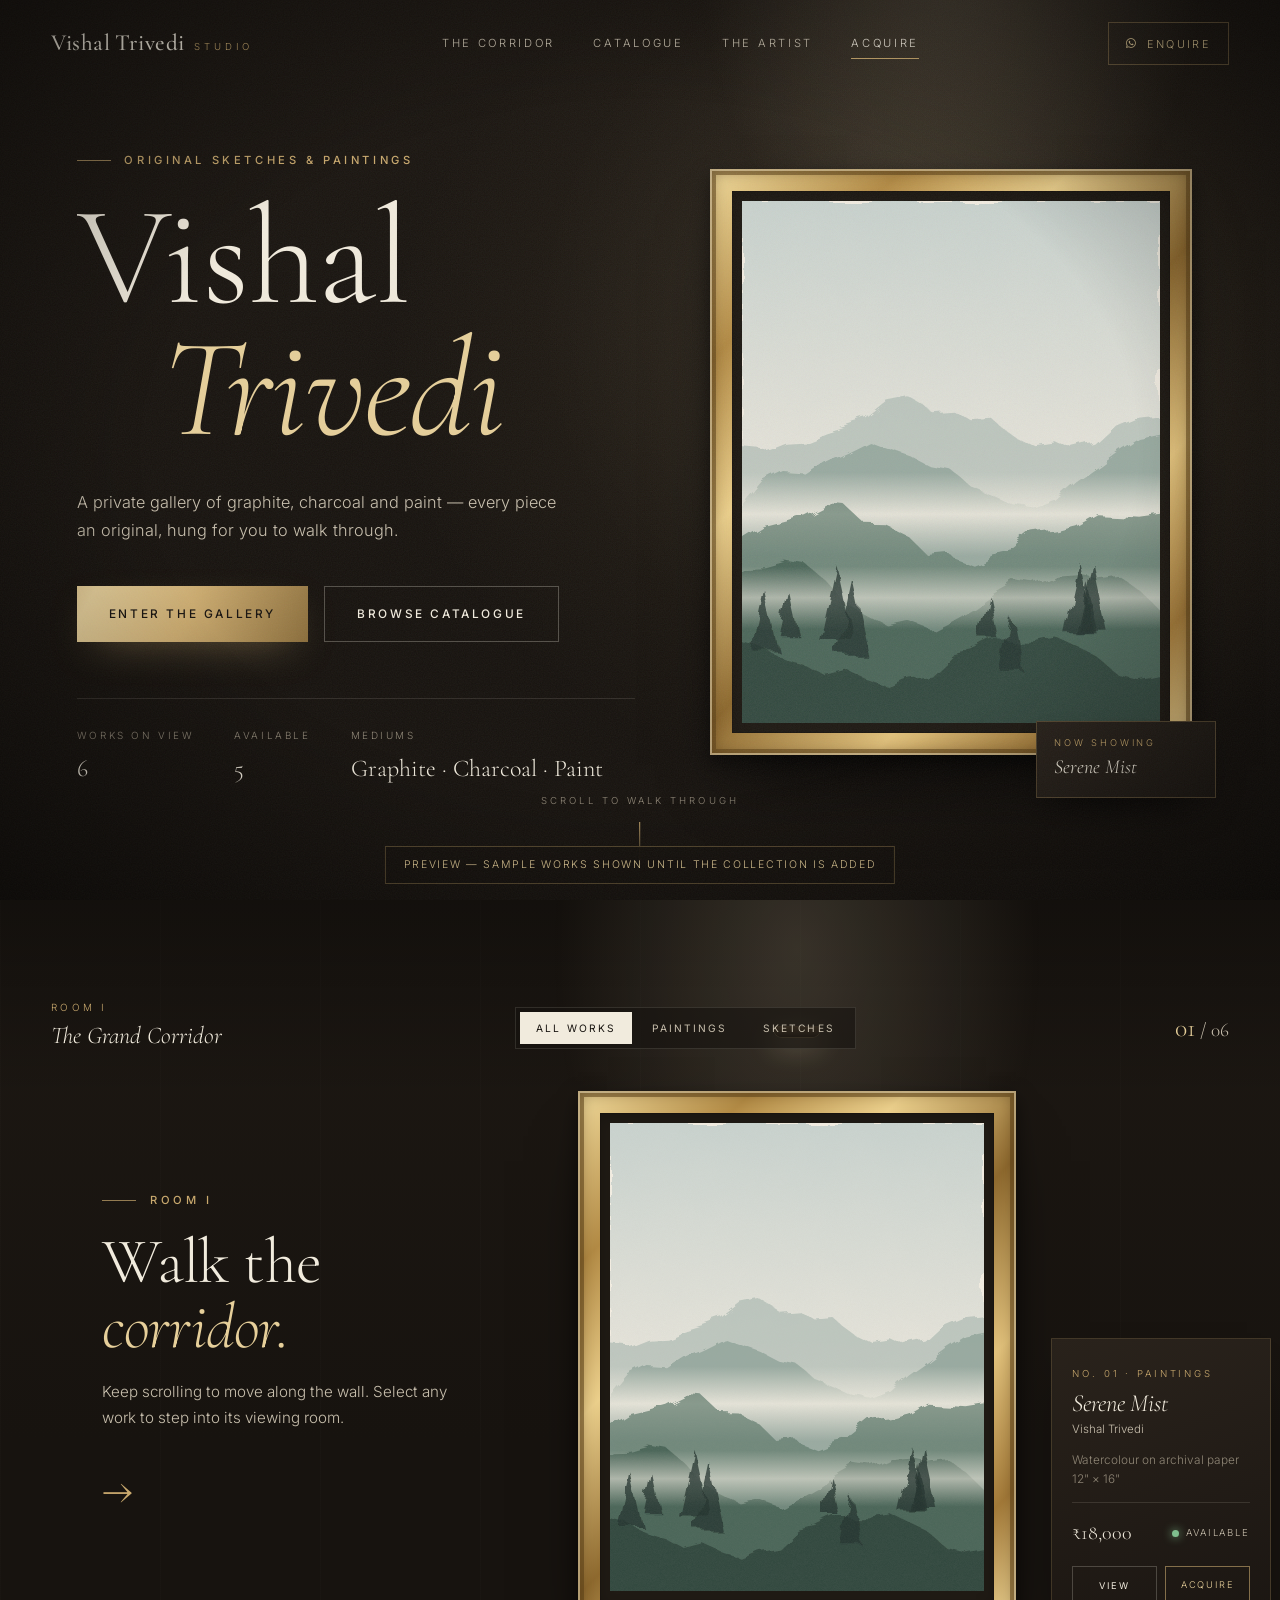
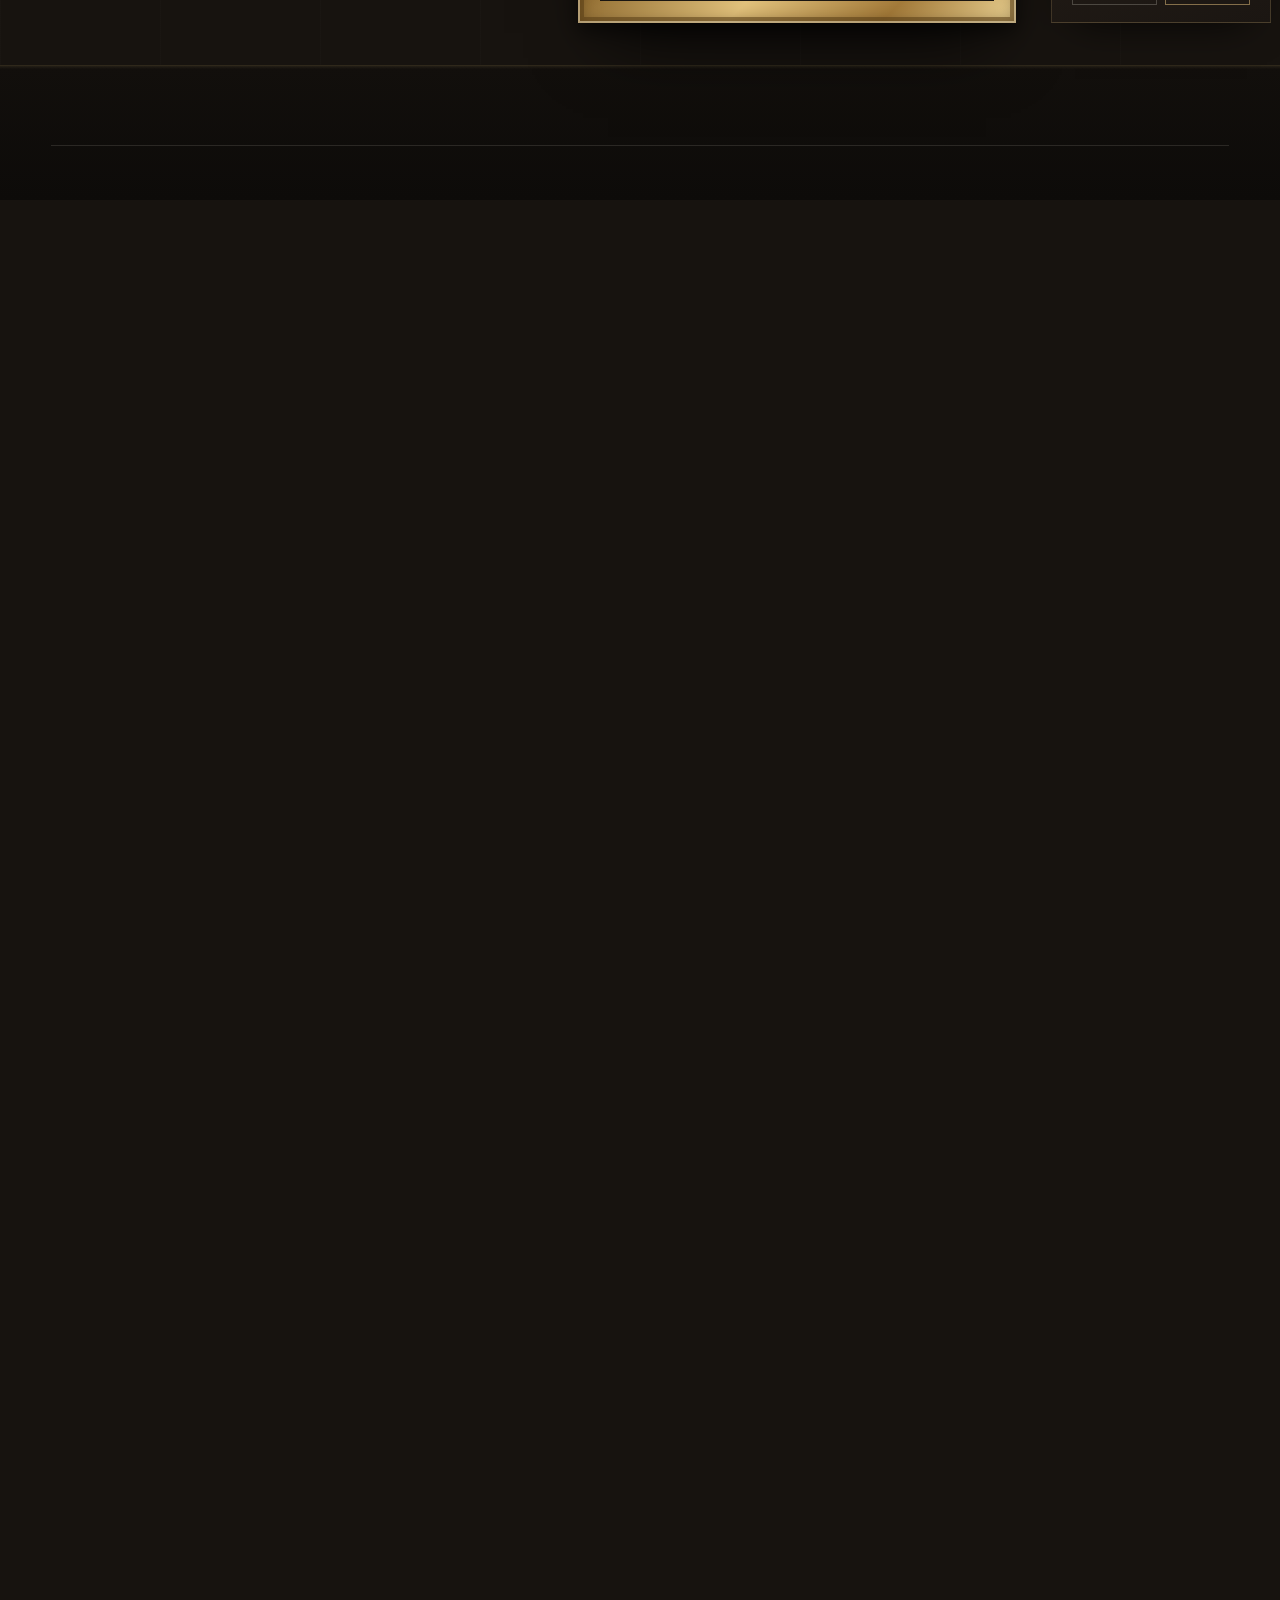
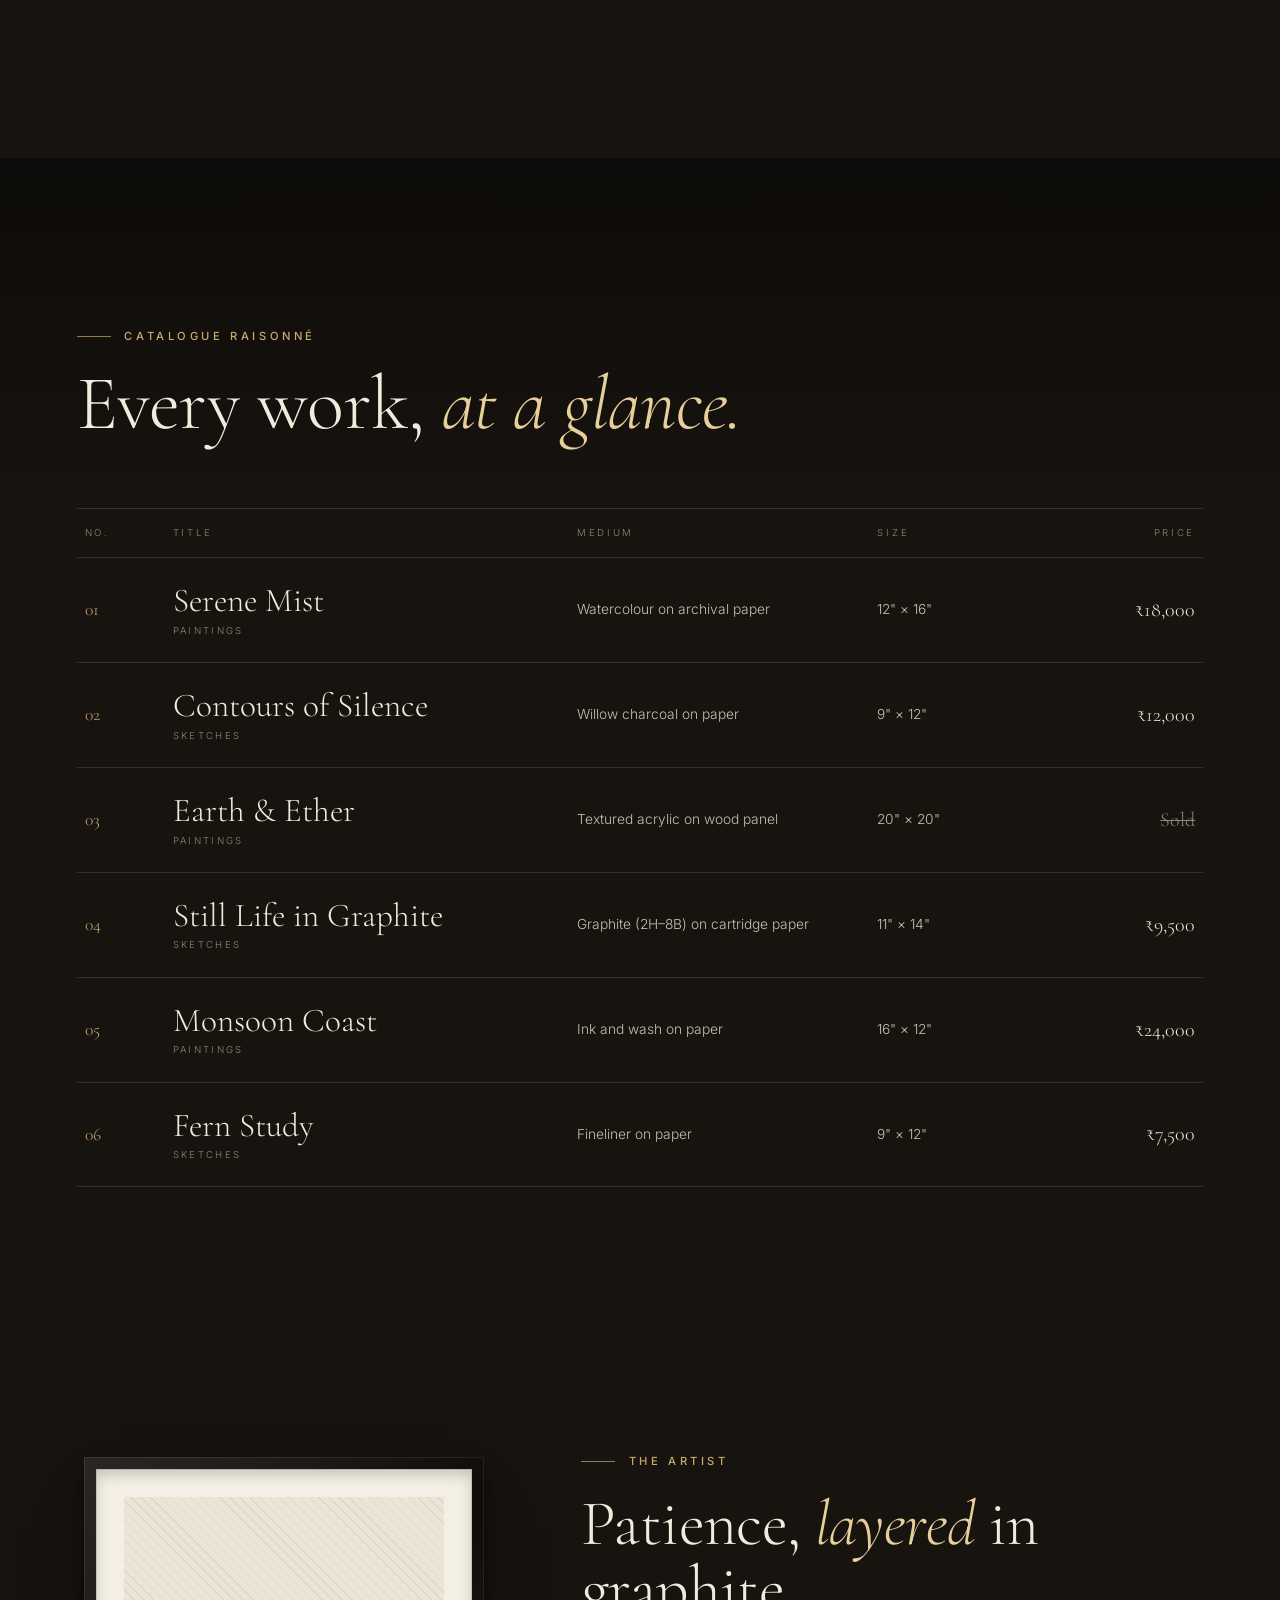
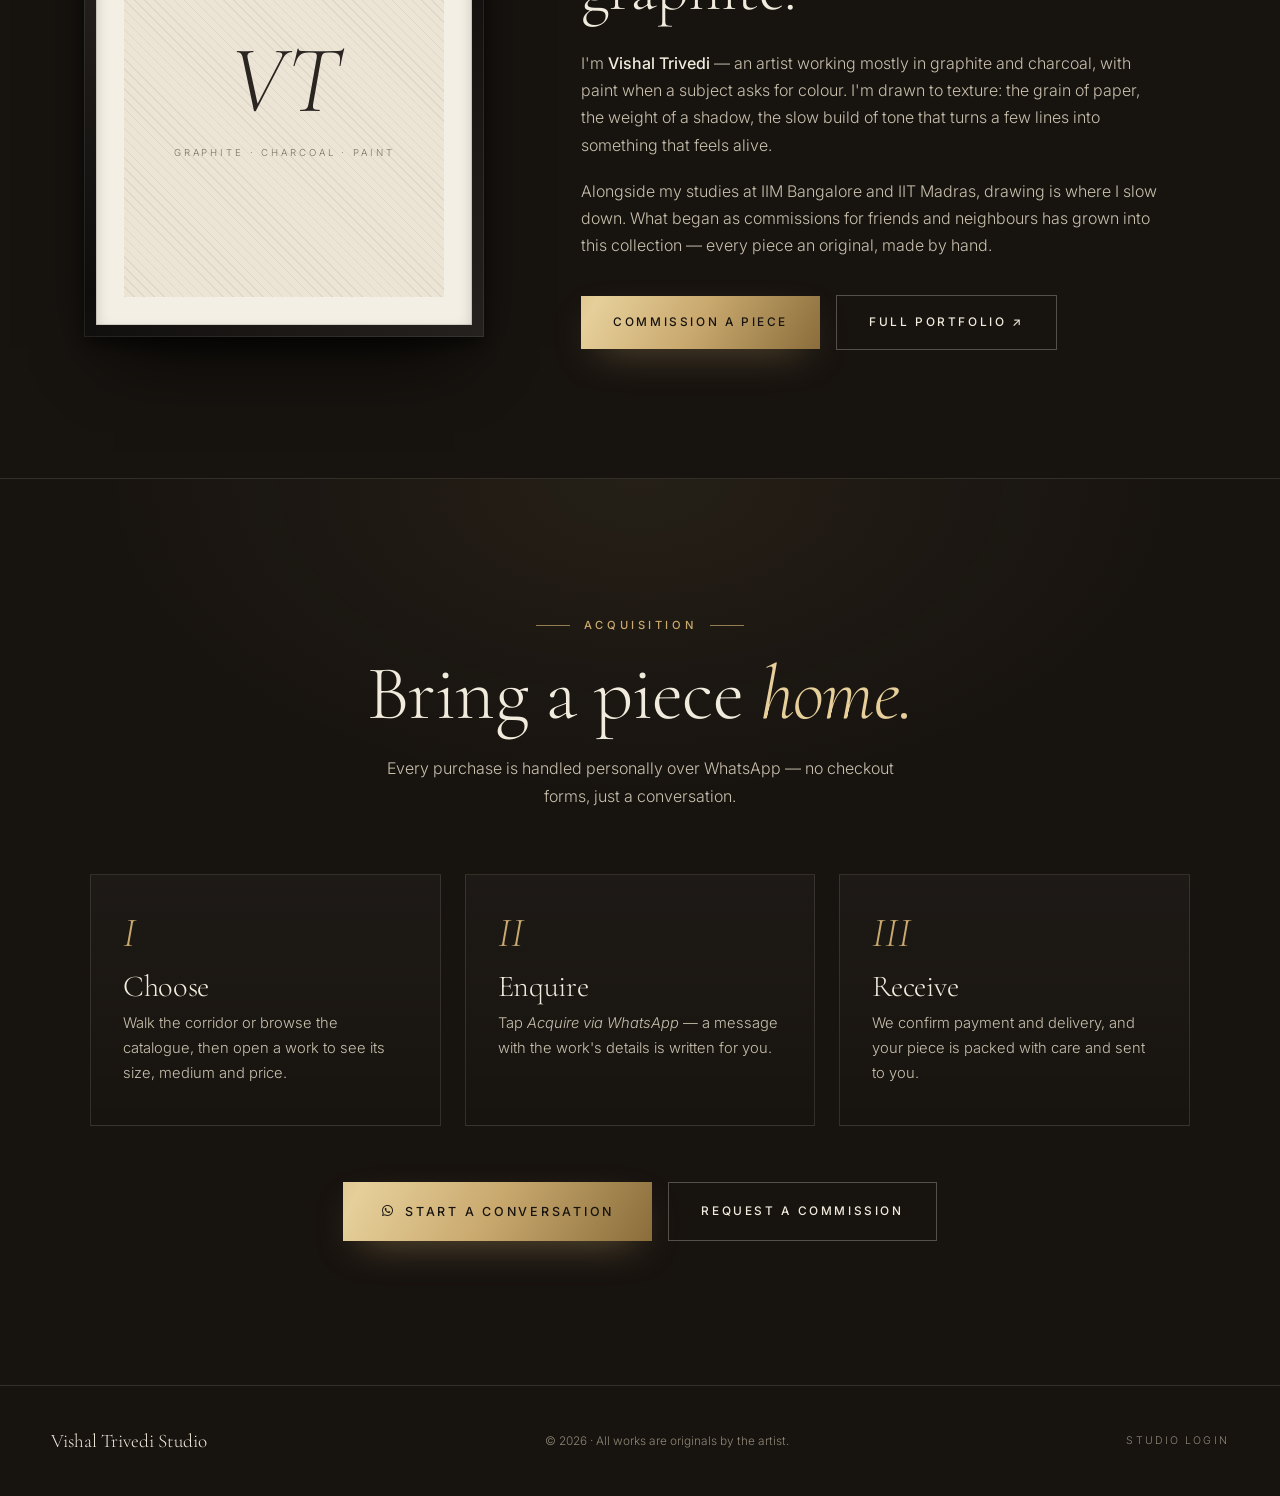
==== commit ca003234: "Redesign public gallery as a premium museum experience - Opening curtain, entrance hall with spotlit" ====
--- a/index.html
+++ b/index.html
@@ -2,207 +2,224 @@
 <html lang="en">
 <head>
     <meta charset="UTF-8">
-    <meta name="viewport" content="width=device-width, initial-scale=1.0">
-    <meta name="description" content="Minimalist art portfolio and store featuring original paintings and sketches. Inquiry and purchasing via WhatsApp.">
-    <title>The Gallery | Original Sketches & Paintings</title>
-    
-    <!-- Google Fonts -->
+    <meta name="viewport" content="width=device-width, initial-scale=1.0, viewport-fit=cover">
+    <meta name="description" content="Original sketches and paintings by Vishal Trivedi. Walk through the gallery and acquire works directly via WhatsApp.">
+    <title>Vishal Trivedi Studio | Original Sketches &amp; Paintings</title>
+    <meta name="theme-color" content="#14110f">
+
     <link rel="preconnect" href="https://fonts.googleapis.com">
     <link rel="preconnect" href="https://fonts.gstatic.com" crossorigin>
-    <link href="https://fonts.googleapis.com/css2?family=Cormorant+Garamond:ital,wght@0,300;0,400;0,600;1,300;1,400&family=Inter:wght@300;400;500;600&display=swap" rel="stylesheet">
-    
-    <!-- FontAwesome for Icons -->
+    <link rel="stylesheet" href="https://fonts.googleapis.com/css2?family=Cormorant+Garamond:ital,wght@0,300;0,400;0,500;0,600;1,300;1,400;1,500&amp;family=Inter:wght@300;400;500;600&amp;display=swap">
     <link rel="stylesheet" href="https://cdnjs.cloudflare.com/ajax/libs/font-awesome/6.4.0/css/all.min.css">
-    
-    <!-- Custom CSS -->
-    <link rel="stylesheet" href="styles.css">
+    <link rel="stylesheet" href="gallery.css">
 </head>
-<body>
-
-    <!-- Header & Navigation -->
-    <header class="header">
-        <div class="logo">
-            <a href="#">ELENA RAE</a>
-        </div>
-        <nav class="nav">
-            <a href="#gallery" class="nav-link">Gallery</a>
-            <a href="#about" class="nav-link">About</a>
-            <a href="#contact" class="nav-link">Contact</a>
-        </nav>
-    </header>
-
-    <!-- Hero Section: revolving 3D gallery carousel -->
-    <section class="hero">
-        <div class="hero-spotlight" aria-hidden="true"></div>
-        <div class="hero-inner">
-            <div class="hero-content">
-                <span class="hero-eyebrow">Original Watercolors &amp; Charcoal Works</span>
-                <h1 class="hero-title">Light, Texture <em>&amp;</em> Form</h1>
-                <p class="hero-subtitle">A collection of original watercolor paintings and expressive charcoal sketches exploring quiet introspection.</p>
-                <div class="hero-actions">
-                    <a href="#gallery" class="hero-btn">Explore Collection</a>
-                    <span class="hero-scroll-hint"><i class="fa-solid fa-arrows-rotate"></i> Drag to spin the collection</span>
-                </div>
-                <div class="hero-now-viewing" aria-live="polite">
-                    <span class="now-viewing-label">Now Viewing</span>
-                    <span class="now-viewing-title" id="now-viewing-title">&mdash;</span>
-                    <span class="now-viewing-medium" id="now-viewing-medium"></span>
-                </div>
-            </div>
-
-            <div class="carousel-viewport" id="carousel-viewport" tabindex="0" role="region" aria-roledescription="carousel" aria-label="Rotating showcase of featured artworks. Use the left and right arrow keys to rotate.">
-                <div class="carousel-glow" id="carousel-glow-a" aria-hidden="true"></div>
-                <div class="carousel-glow" id="carousel-glow-b" aria-hidden="true"></div>
-                <div class="carousel-ground" aria-hidden="true"></div>
-                <div class="carousel-ring" id="carousel-ring">
-                    <div class="carousel-loader" id="carousel-loader">
-                        <div class="loader"></div>
-                        <p>Hanging the collection...</p>
-                    </div>
-                </div>
-            </div>
-        </div>
-        <div class="scroll-indicator">
-            <div class="mouse"></div>
-            <span>Scroll</span>
-        </div>
-    </section>
-
-    <!-- Marquee Ticker -->
-    <div class="marquee" aria-hidden="true">
-        <div class="marquee-track">
-            <span>Original Works</span><span class="dot">&bull;</span>
-            <span>Watercolor</span><span class="dot">&bull;</span>
-            <span>Charcoal &amp; Graphite</span><span class="dot">&bull;</span>
-            <span>Archival Paper</span><span class="dot">&bull;</span>
-            <span>Handcrafted</span><span class="dot">&bull;</span>
-            <span>Worldwide Shipping</span><span class="dot">&bull;</span>
-            <span>Original Works</span><span class="dot">&bull;</span>
-            <span>Watercolor</span><span class="dot">&bull;</span>
-            <span>Charcoal &amp; Graphite</span><span class="dot">&bull;</span>
-            <span>Archival Paper</span><span class="dot">&bull;</span>
-            <span>Handcrafted</span><span class="dot">&bull;</span>
-            <span>Worldwide Shipping</span><span class="dot">&bull;</span>
+<body class="is-loading">
+
+    <!-- Opening curtain -->
+    <div class="curtain" aria-hidden="true">
+        <div class="curtain-panel left"></div>
+        <div class="curtain-panel right"></div>
+        <div class="curtain-mark">
+            <span class="curtain-monogram" data-bind="monogram">VT</span>
+            <span class="curtain-line"></span>
+            <span class="curtain-text">The gallery is opening</span>
         </div>
     </div>
 
-    <!-- Main Gallery Section -->
-    <section id="gallery" class="gallery-section">
-        <div class="section-header" data-reveal>
-            <h2 class="section-title">The Collection</h2>
-            <div class="filter-controls">
-                <button class="filter-btn active" data-filter="all">All Artworks</button>
-                <button class="filter-btn" data-filter="Paintings">Paintings</button>
-                <button class="filter-btn" data-filter="Sketches">Sketches</button>
-            </div>
-        </div>
-
-        <!-- Artwork Grid -->
-        <div id="artwork-grid" class="artwork-grid">
-            <!-- Dynamically populated by app.js -->
-            <div class="loader-container">
-                <div class="loader"></div>
-                <p>Curating gallery...</p>
-            </div>
-        </div>
-    </section>
-
-    <!-- About Section -->
-    <section id="about" class="about-section">
-        <div class="about-container">
-            <div class="about-image-wrapper" data-reveal>
-                <!-- Fallback to a placeholder or decorative silhouette -->
-                <div class="about-image-placeholder">
-                    <i class="fa-solid fa-feather-pointed"></i>
-                </div>
-            </div>
-            <div class="about-text-wrapper" data-reveal style="--reveal-delay: 0.15s;">
-                <span class="sub-label">About the Artist</span>
-                <h2 class="about-heading">Capturing the unseen details of everyday moments.</h2>
-                <p>Hello, I'm Elena. I am a visual artist based in the pacific northwest, working primarily with watercolor, textured acrylics, and raw charcoal. My work is inspired by the quiet dialogues between light and landscape, and the emotional resonance of empty spaces.</p>
-                <p>Every piece is handcrafted with archival-grade materials, designed to bring a sense of calm and tactile depth into your space. For sales, inquiries, or custom commission work, feel free to reach out via WhatsApp.</p>
-                <div class="social-links">
-                    <a href="#" target="_blank" aria-label="Instagram"><i class="fa-brands fa-instagram"></i></a>
-                    <a href="#" target="_blank" aria-label="Pinterest"><i class="fa-brands fa-pinterest"></i></a>
-                    <a href="#" id="about-whatsapp" class="whatsapp-icon-link" aria-label="WhatsApp"><i class="fa-brands fa-whatsapp"></i></a>
-                </div>
-            </div>
-        </div>
-    </section>
-
-    <!-- Contact & Purchase Info Section -->
-    <section id="contact" class="contact-section">
-        <div class="contact-card">
-            <h2 class="contact-title" data-reveal>Acquisition &amp; Inquiries</h2>
-            <p class="contact-description" data-reveal style="--reveal-delay: 0.1s;">Interested in adding a piece to your collection? Purchasing is handled directly via WhatsApp for a personalized, secure, and transparent experience. We ship worldwide in heavy-duty museum packaging.</p>
-            
-            <div class="steps-grid">
-                <div class="step-card" data-reveal style="--reveal-delay: 0.05s;">
-                    <div class="step-num">01</div>
-                    <h3 class="step-title">Select Artwork</h3>
-                    <p class="step-text">Browse the collection and click on your preferred painting or sketch to view dimensions and pricing.</p>
-                </div>
-                <div class="step-card" data-reveal style="--reveal-delay: 0.18s;">
-                    <div class="step-num">02</div>
-                    <h3 class="step-title">Tap Purchase</h3>
-                    <p class="step-text">Click the WhatsApp purchase button to initiate a chat with a pre-filled inquiry message containing the piece details.</p>
-                </div>
-                <div class="step-card" data-reveal style="--reveal-delay: 0.3s;">
-                    <div class="step-num">03</div>
-                    <h3 class="step-title">Finalize Details</h3>
-                    <p class="step-text">We will confirm shipping costs, provide tracking, and coordinate secure payment options (Bank transfer, PayPal, etc.).</p>
-                </div>
-            </div>
-            
-            <a href="https://wa.me/919876543210?text=Hi%20Elena%2C%20I%20am%20interested%20in%20discussing%20your%20available%20artworks." target="_blank" class="general-inquiry-btn">
-                <i class="fa-brands fa-whatsapp"></i> General WhatsApp Inquiry
+    <!-- Custom cursor (desktop only) -->
+    <div class="cursor" aria-hidden="true"><span class="cursor-label">View</span></div>
+
+    <!-- Shown only while sample artworks are on display -->
+    <div class="preview-ribbon" id="previewRibbon" hidden>Preview — sample works shown until the collection is added</div>
+
+    <header class="site-header" id="siteHeader">
+        <a href="#entrance" class="brand">
+            <span class="brand-name" data-bind="artistName">Vishal Trivedi</span>
+            <span class="brand-sub">Studio</span>
+        </a>
+        <nav class="site-nav" aria-label="Primary">
+            <a href="#corridor">The Corridor</a>
+            <a href="#catalogue">Catalogue</a>
+            <a href="#artist">The Artist</a>
+            <a href="#acquire">Acquire</a>
+        </nav>
+        <a href="#" class="header-cta" data-whatsapp="general"><i class="fa-brands fa-whatsapp"></i><span>Enquire</span></a>
+    </header>
+
+    <main>
+        <!-- Entrance hall -->
+        <section class="entrance" id="entrance">
+            <div class="entrance-light" aria-hidden="true"></div>
+            <div class="entrance-copy">
+                <p class="eyebrow"><span class="eyebrow-line"></span><span data-bind="tagline">Original sketches &amp; paintings</span></p>
+                <h1 class="entrance-title">
+                    <span class="line"><span data-bind="firstName">Vishal</span></span>
+                    <span class="line"><em data-bind="lastName">Trivedi</em></span>
+                </h1>
+                <p class="entrance-sub">A private gallery of graphite, charcoal and paint — every piece an original, hung for you to walk through.</p>
+                <div class="entrance-actions">
+                    <a href="#corridor" class="btn-gold">Enter the gallery</a>
+                    <a href="#catalogue" class="btn-line">Browse catalogue</a>
+                </div>
+                <dl class="entrance-facts">
+                    <div><dt>Works on view</dt><dd id="factCount">—</dd></div>
+                    <div><dt>Available</dt><dd id="factAvailable">—</dd></div>
+                    <div><dt>Mediums</dt><dd>Graphite · Charcoal · Paint</dd></div>
+                </dl>
+            </div>
+
+            <figure class="entrance-piece" id="featured">
+                <div class="spot-cone" aria-hidden="true"></div>
+                <div class="frame gilt"><div class="mat"><img id="featuredImg" alt=""></div></div>
+                <figcaption class="mini-plaque">
+                    <span class="mini-plaque-label">Now showing</span>
+                    <span class="mini-plaque-title" id="featuredTitle">—</span>
+                </figcaption>
+            </figure>
+
+            <a href="#corridor" class="scroll-cue" aria-label="Scroll to the gallery">
+                <span>Scroll to walk through</span>
+                <span class="scroll-cue-line"></span>
             </a>
-        </div>
-    </section>
-
-    <!-- Footer -->
-    <footer class="footer">
-        <p>&copy; 2026 Elena Rae Studio. All rights reserved.</p>
-        <p class="footer-sub">Designed for minimalists, curated for collectors.</p>
-    </footer>
-
-    <!-- Artwork Detail Modal -->
-    <div id="artwork-modal" class="modal-overlay">
-        <div class="modal-container">
-            <button class="modal-close-btn" aria-label="Close modal">
-                <i class="fa-solid fa-xmark"></i>
-            </button>
-            <div class="modal-content">
-                <div class="modal-image-panel">
-                    <img id="modal-art-image" src="" alt="Artwork detail view">
-                </div>
-                <div class="modal-info-panel">
-                    <span id="modal-art-medium" class="art-medium"></span>
-                    <h3 id="modal-art-title" class="art-title"></h3>
-                    <div id="modal-art-status" class="status-badge"></div>
-                    
-                    <div class="art-specs">
-                        <div class="spec-item">
-                            <span class="spec-label">Dimensions</span>
-                            <span id="modal-art-dimensions" class="spec-value"></span>
+        </section>
+
+        <!-- The Grand Corridor: vertical scroll walks you sideways past the wall -->
+        <section class="corridor" id="corridor" aria-label="The Grand Corridor">
+            <div class="corridor-sticky">
+                <div class="corridor-hud">
+                    <div class="room-title">
+                        <span class="room-num">Room I</span>
+                        <span class="room-name">The Grand Corridor</span>
+                    </div>
+                    <div class="room-filter" role="tablist" aria-label="Filter works">
+                        <button class="active" data-filter="all" role="tab" aria-selected="true">All works</button>
+                        <button data-filter="Paintings" role="tab" aria-selected="false">Paintings</button>
+                        <button data-filter="Sketches" role="tab" aria-selected="false">Sketches</button>
+                    </div>
+                    <div class="room-counter"><span id="corridorIndex">01</span> / <span id="corridorTotal">—</span></div>
+                </div>
+
+                <div class="wall">
+                    <div class="track" id="track">
+                        <div class="exhibit intro-panel">
+                            <p class="eyebrow"><span class="eyebrow-line"></span>Room I</p>
+                            <h2>Walk the<br><em>corridor.</em></h2>
+                            <p>Keep scrolling to move along the wall. Select any work to step into its viewing room.</p>
+                            <span class="intro-arrow" aria-hidden="true">→</span>
                         </div>
-                        <div class="spec-item">
-                            <span class="spec-label">Price</span>
-                            <span id="modal-art-price" class="spec-value"></span>
+                        <!-- Exhibits are hung here by app.js -->
+                        <div class="exhibit outro-panel">
+                            <p class="eyebrow"><span class="eyebrow-line"></span>End of Room I</p>
+                            <h2>Something<br><em>caught your eye?</em></h2>
+                            <div class="outro-actions">
+                                <a href="#catalogue" class="btn-line">See the full catalogue</a>
+                                <a href="#" class="btn-gold" data-whatsapp="general">Ask about a piece</a>
+                            </div>
                         </div>
                     </div>
-                    
-                    <p id="modal-art-description" class="art-description"></p>
-                    
-                    <a id="modal-whatsapp-btn" href="#" target="_blank" class="whatsapp-btn">
-                        <i class="fa-brands fa-whatsapp"></i> Purchase via WhatsApp
-                    </a>
-                </div>
-            </div>
+                </div>
+
+                <div class="floor" aria-hidden="true"></div>
+                <div class="corridor-progress" aria-hidden="true"><span id="corridorBar"></span></div>
+            </div>
+        </section>
+
+        <!-- Catalogue -->
+        <section class="catalogue" id="catalogue">
+            <div class="section-head reveal">
+                <p class="eyebrow"><span class="eyebrow-line"></span>Catalogue raisonné</p>
+                <h2>Every work, <em>at a glance.</em></h2>
+            </div>
+            <div class="catalogue-table" role="table" aria-label="Catalogue of works">
+                <div class="cat-row cat-head" role="row">
+                    <span role="columnheader">No.</span>
+                    <span role="columnheader">Title</span>
+                    <span role="columnheader" class="hide-sm">Medium</span>
+                    <span role="columnheader" class="hide-sm">Size</span>
+                    <span role="columnheader">Price</span>
+                </div>
+                <div id="catalogueRows"></div>
+            </div>
+            <div class="cat-preview" id="catPreview" aria-hidden="true"><img alt=""></div>
+        </section>
+
+        <!-- The Artist -->
+        <section class="artist" id="artist">
+            <div class="artist-portrait reveal">
+                <div class="frame noir tall"><div class="mat"><div class="monogram-art"><span data-bind="monogram">VT</span><small>graphite · charcoal · paint</small></div></div></div>
+            </div>
+            <div class="artist-copy reveal">
+                <p class="eyebrow"><span class="eyebrow-line"></span>The Artist</p>
+                <h2>Patience, <em>layered</em> in graphite.</h2>
+                <p>I'm <strong data-bind="artistName">Vishal Trivedi</strong> — an artist working mostly in graphite and charcoal, with paint when a subject asks for colour. I'm drawn to texture: the grain of paper, the weight of a shadow, the slow build of tone that turns a few lines into something that feels alive.</p>
+                <p>Alongside my studies at IIM Bangalore and IIT Madras, drawing is where I slow down. What began as commissions for friends and neighbours has grown into this collection — every piece an original, made by hand.</p>
+                <div class="artist-links">
+                    <a href="#" data-whatsapp="commission" class="btn-gold">Commission a piece</a>
+                    <a href="#" id="portfolioLink" class="btn-line" target="_blank" rel="noopener">Full portfolio ↗</a>
+                    <a href="#" id="instagramLink" class="icon-link" target="_blank" rel="noopener" aria-label="Instagram" hidden><i class="fa-brands fa-instagram"></i></a>
+                </div>
+            </div>
+        </section>
+
+        <!-- Acquire -->
+        <section class="acquire" id="acquire">
+            <div class="section-head center reveal">
+                <p class="eyebrow"><span class="eyebrow-line"></span>Acquisition<span class="eyebrow-line"></span></p>
+                <h2>Bring a piece <em>home.</em></h2>
+                <p class="section-sub">Every purchase is handled personally over WhatsApp — no checkout forms, just a conversation.</p>
+            </div>
+            <ol class="steps">
+                <li class="step reveal"><span class="step-num">I</span><h3>Choose</h3><p>Walk the corridor or browse the catalogue, then open a work to see its size, medium and price.</p></li>
+                <li class="step reveal"><span class="step-num">II</span><h3>Enquire</h3><p>Tap <em>Acquire via WhatsApp</em> — a message with the work's details is written for you.</p></li>
+                <li class="step reveal"><span class="step-num">III</span><h3>Receive</h3><p>We confirm payment and delivery, and your piece is packed with care and sent to you.</p></li>
+            </ol>
+            <div class="acquire-cta reveal">
+                <a href="#" class="btn-gold big" data-whatsapp="general"><i class="fa-brands fa-whatsapp"></i> Start a conversation</a>
+                <a href="#" class="btn-line" data-whatsapp="commission">Request a commission</a>
+            </div>
+        </section>
+    </main>
+
+    <footer class="site-footer">
+        <span class="footer-brand" data-bind="studioName">Vishal Trivedi Studio</span>
+        <span>&copy; <span id="year">2026</span> · All works are originals by the artist.</span>
+        <a href="admin.html" class="footer-admin">Studio login</a>
+    </footer>
+
+    <!-- Viewing room -->
+    <div class="viewer" id="viewer" role="dialog" aria-modal="true" aria-labelledby="viewerTitle" hidden>
+        <div class="viewer-backdrop" data-close></div>
+        <button class="viewer-close" data-close aria-label="Close"><i class="fa-solid fa-xmark"></i></button>
+        <button class="viewer-nav prev" id="viewerPrev" aria-label="Previous work"><i class="fa-solid fa-arrow-left"></i></button>
+        <button class="viewer-nav next" id="viewerNext" aria-label="Next work"><i class="fa-solid fa-arrow-right"></i></button>
+
+        <div class="viewer-stage">
+            <div class="viewer-art">
+                <div class="spot-cone" aria-hidden="true"></div>
+                <div class="frame" id="viewerFrame"><div class="mat"><img id="viewerImg" alt=""></div></div>
+                <div class="loupe" id="loupe" aria-hidden="true"></div>
+                <p class="viewer-hint"><i class="fa-solid fa-magnifying-glass"></i> Hover to inspect the detail</p>
+            </div>
+            <aside class="viewer-plaque">
+                <p class="eyebrow"><span class="eyebrow-line"></span><span id="viewerCategory"></span></p>
+                <h2 id="viewerTitle"></h2>
+                <p class="viewer-artist" data-bind="artistName">Vishal Trivedi</p>
+                <dl class="viewer-specs">
+                    <div><dt>Medium</dt><dd id="viewerMedium"></dd></div>
+                    <div><dt>Dimensions</dt><dd id="viewerSize"></dd></div>
+                    <div><dt>Status</dt><dd id="viewerStatus"></dd></div>
+                </dl>
+                <p class="viewer-desc" id="viewerDesc"></p>
+                <div class="viewer-price-row">
+                    <span class="viewer-price" id="viewerPrice"></span>
+                    <span class="viewer-note">Original work</span>
+                </div>
+                <a href="#" class="btn-gold big" id="viewerBuy" target="_blank" rel="noopener"><i class="fa-brands fa-whatsapp"></i> Acquire via WhatsApp</a>
+                <p class="viewer-count"><span id="viewerIndex"></span></p>
+            </aside>
         </div>
     </div>
 
-    <!-- Application Script -->
     <script src="config.js"></script>
     <script src="app.js"></script>
 </body>
--- a/gallery.css
+++ b/gallery.css
@@ -0,0 +1,749 @@
+/* =========================================================
+   Vishal Trivedi Studio — public gallery
+   A dark, warmly lit museum: gallery walls, spotlights,
+   gilded frames and engraved-brass plaques.
+   (admin.html keeps using styles.css)
+   ========================================================= */
+:root {
+    --wall: #17130f;
+    --wall-2: #1f1a15;
+    --floor: #0d0b09;
+    --ivory: #f1ebdd;
+    --ivory-dim: #c9c0ae;
+    --muted: #8f8676;
+    --gold: #c9a96e;
+    --gold-2: #e6cf9a;
+    --gold-dark: #8a6d3b;
+    --line: rgba(241, 235, 221, 0.12);
+    --serif: 'Cormorant Garamond', 'Times New Roman', serif;
+    --sans: 'Inter', system-ui, -apple-system, sans-serif;
+    --ease: cubic-bezier(0.22, 1, 0.36, 1);
+    --ease-slow: cubic-bezier(0.65, 0, 0.35, 1);
+}
+
+*, *::before, *::after { box-sizing: border-box; margin: 0; padding: 0; }
+html { scroll-behavior: smooth; -webkit-text-size-adjust: 100%; }
+body {
+    font-family: var(--sans);
+    font-weight: 300;
+    color: var(--ivory);
+    background: var(--wall);
+    line-height: 1.7;
+    overflow-x: hidden;
+    -webkit-font-smoothing: antialiased;
+}
+body.is-loading { overflow: hidden; }
+img { max-width: 100%; display: block; }
+a { color: inherit; }
+::selection { background: var(--gold); color: #17130f; }
+[hidden] { display: none !important; }
+
+/* Film grain + vignette over everything */
+body::before, body::after {
+    content: '';
+    position: fixed;
+    inset: 0;
+    pointer-events: none;
+    z-index: 900;
+}
+body::before {
+    opacity: 0.06;
+    background-image: url("data:image/svg+xml,%3Csvg xmlns='http://www.w3.org/2000/svg' width='180' height='180'%3E%3Cfilter id='n'%3E%3CfeTurbulence type='fractalNoise' baseFrequency='0.85' numOctaves='3' stitchTiles='stitch'/%3E%3C/filter%3E%3Crect width='100%25' height='100%25' filter='url(%23n)'/%3E%3C/svg%3E");
+}
+body::after { background: radial-gradient(ellipse at center, transparent 55%, rgba(0, 0, 0, 0.45) 100%); }
+
+/* ---------- Shared type & buttons ---------- */
+.eyebrow {
+    display: inline-flex;
+    align-items: center;
+    gap: 0.85rem;
+    font-family: var(--sans);
+    font-size: 0.7rem;
+    font-weight: 500;
+    letter-spacing: 0.32em;
+    text-transform: uppercase;
+    color: var(--gold);
+}
+.eyebrow-line { width: 34px; height: 1px; background: currentColor; opacity: 0.7; }
+
+h1, h2, h3 { font-family: var(--serif); font-weight: 300; line-height: 1.02; letter-spacing: -0.01em; }
+h2 em, h1 em { font-style: italic; color: var(--gold-2); }
+
+.btn-gold, .btn-line {
+    display: inline-flex;
+    align-items: center;
+    justify-content: center;
+    gap: 0.6rem;
+    font-family: var(--sans);
+    font-size: 0.74rem;
+    font-weight: 500;
+    letter-spacing: 0.22em;
+    text-transform: uppercase;
+    text-decoration: none;
+    padding: 1.05rem 2rem;
+    transition: background 0.5s var(--ease), color 0.4s, border-color 0.4s, transform 0.5s var(--ease), box-shadow 0.5s;
+    cursor: pointer;
+}
+.btn-gold {
+    color: #17130f;
+    background: linear-gradient(120deg, var(--gold-dark), var(--gold) 35%, var(--gold-2) 55%, var(--gold) 75%, var(--gold-dark));
+    background-size: 220% 100%;
+    background-position: 100% 0;
+    box-shadow: 0 14px 40px -18px rgba(201, 169, 110, 0.65);
+}
+.btn-gold:hover { background-position: 0 0; transform: translateY(-2px); }
+.btn-gold.big { padding: 1.2rem 2.4rem; font-size: 0.78rem; }
+.btn-line { color: var(--ivory); border: 1px solid rgba(241, 235, 221, 0.28); }
+.btn-line:hover { border-color: var(--gold); color: var(--gold-2); }
+
+/* ---------- Curtain ---------- */
+.curtain { position: fixed; inset: 0; z-index: 1000; pointer-events: none; }
+.curtain-panel {
+    position: absolute;
+    top: 0; bottom: 0;
+    width: 50.5%;
+    background:
+        repeating-linear-gradient(90deg, rgba(0, 0, 0, 0.18) 0 2px, transparent 2px 46px),
+        linear-gradient(90deg, #3a0f12, #5a171b 40%, #3a0f12);
+    transition: transform 1.5s var(--ease-slow) 0.15s;
+}
+.curtain-panel.left { left: 0; box-shadow: inset -40px 0 60px rgba(0, 0, 0, 0.45); }
+.curtain-panel.right { right: 0; box-shadow: inset 40px 0 60px rgba(0, 0, 0, 0.45); }
+.curtain-mark {
+    position: absolute;
+    inset: 0;
+    display: flex;
+    flex-direction: column;
+    align-items: center;
+    justify-content: center;
+    gap: 1rem;
+    transition: opacity 0.5s ease;
+}
+.curtain-monogram { font-family: var(--serif); font-size: 3.4rem; font-style: italic; color: var(--gold-2); letter-spacing: 0.06em; }
+.curtain-line { width: 120px; height: 1px; background: rgba(230, 207, 154, 0.25); position: relative; overflow: hidden; }
+.curtain-line::after { content: ''; position: absolute; inset: 0; background: var(--gold-2); transform-origin: left; animation: loadline 1.1s var(--ease) forwards; }
+@keyframes loadline { from { transform: scaleX(0); } to { transform: scaleX(1); } }
+.curtain-text { font-size: 0.66rem; letter-spacing: 0.4em; text-transform: uppercase; color: rgba(241, 235, 221, 0.6); }
+body.opened .curtain-panel.left { transform: translateX(-102%); }
+body.opened .curtain-panel.right { transform: translateX(102%); }
+body.opened .curtain-mark { opacity: 0; }
+
+/* ---------- Cursor ---------- */
+.cursor {
+    position: fixed;
+    top: 0; left: 0;
+    width: 10px; height: 10px;
+    margin: -5px 0 0 -5px;
+    border-radius: 50%;
+    background: var(--gold-2);
+    z-index: 950;
+    pointer-events: none;
+    display: grid;
+    place-items: center;
+    opacity: 0;
+    transition: width 0.45s var(--ease), height 0.45s var(--ease), margin 0.45s var(--ease), background 0.4s, opacity 0.3s;
+    mix-blend-mode: normal;
+}
+.cursor-label { font-size: 0.6rem; letter-spacing: 0.25em; text-transform: uppercase; color: #17130f; opacity: 0; transition: opacity 0.3s; font-weight: 600; }
+.has-cursor .cursor { opacity: 1; }
+.cursor.is-view { width: 84px; height: 84px; margin: -42px 0 0 -42px; background: rgba(230, 207, 154, 0.92); }
+.cursor.is-view .cursor-label { opacity: 1; }
+.cursor.is-link { width: 38px; height: 38px; margin: -19px 0 0 -19px; background: transparent; border: 1px solid var(--gold-2); }
+@media (pointer: coarse) { .cursor { display: none; } }
+
+/* ---------- Preview ribbon ---------- */
+.preview-ribbon {
+    position: fixed;
+    left: 50%;
+    bottom: calc(1rem + env(safe-area-inset-bottom, 0px));
+    transform: translateX(-50%);
+    z-index: 800;
+    padding: 0.55rem 1.1rem;
+    font-size: 0.66rem;
+    letter-spacing: 0.16em;
+    text-transform: uppercase;
+    color: var(--gold-2);
+    background: rgba(23, 19, 15, 0.92);
+    border: 1px solid rgba(201, 169, 110, 0.35);
+    white-space: nowrap;
+    max-width: calc(100% - 2rem);
+    overflow: hidden;
+    text-overflow: ellipsis;
+}
+
+/* ---------- Header ---------- */
+.site-header {
+    position: fixed;
+    top: 0; left: 0; right: 0;
+    z-index: 700;
+    display: flex;
+    align-items: center;
+    justify-content: space-between;
+    gap: 2rem;
+    padding: calc(1.4rem + env(safe-area-inset-top, 0px)) clamp(1.25rem, 4vw, 3.5rem) 1.4rem;
+    transition: padding 0.6s var(--ease), background 0.6s, border-color 0.6s;
+    border-bottom: 1px solid transparent;
+}
+.site-header.scrolled {
+    padding-top: calc(0.9rem + env(safe-area-inset-top, 0px));
+    padding-bottom: 0.9rem;
+    background: rgba(23, 19, 15, 0.82);
+    backdrop-filter: blur(14px);
+    -webkit-backdrop-filter: blur(14px);
+    border-bottom-color: var(--line);
+}
+.brand { text-decoration: none; display: flex; align-items: baseline; gap: 0.6rem; }
+.brand-name { font-family: var(--serif); font-size: 1.45rem; font-weight: 500; letter-spacing: 0.02em; }
+.brand-sub { font-size: 0.6rem; letter-spacing: 0.4em; text-transform: uppercase; color: var(--gold); }
+.site-nav { display: flex; gap: 2.4rem; }
+.site-nav a {
+    position: relative;
+    text-decoration: none;
+    font-size: 0.7rem;
+    letter-spacing: 0.24em;
+    text-transform: uppercase;
+    color: var(--ivory-dim);
+    transition: color 0.3s;
+}
+.site-nav a::after { content: ''; position: absolute; left: 0; right: 0; bottom: -6px; height: 1px; background: var(--gold); transform: scaleX(0); transition: transform 0.5s var(--ease); }
+.site-nav a:hover, .site-nav a.active { color: var(--ivory); }
+.site-nav a:hover::after, .site-nav a.active::after { transform: scaleX(1); }
+.header-cta {
+    display: inline-flex;
+    align-items: center;
+    gap: 0.55rem;
+    text-decoration: none;
+    font-size: 0.68rem;
+    letter-spacing: 0.22em;
+    text-transform: uppercase;
+    color: var(--gold-2);
+    border: 1px solid rgba(201, 169, 110, 0.4);
+    padding: 0.7rem 1.1rem;
+    transition: background 0.4s, color 0.4s;
+}
+.header-cta:hover { background: var(--gold); color: #17130f; }
+
+/* ---------- Entrance ---------- */
+.entrance {
+    position: relative;
+    min-height: 100vh;
+    min-height: 100svh;
+    display: grid;
+    grid-template-columns: minmax(0, 1.05fr) minmax(0, 0.95fr);
+    align-items: center;
+    gap: 4rem;
+    padding: 8rem clamp(1.25rem, 6vw, 6rem) 6rem;
+    overflow: hidden;
+    background:
+        radial-gradient(ellipse 60% 70% at 72% 40%, rgba(201, 169, 110, 0.10), transparent 70%),
+        linear-gradient(180deg, #1c1712 0%, var(--wall) 70%);
+}
+.entrance-light {
+    position: absolute;
+    inset: 0;
+    background: radial-gradient(600px circle at var(--lx, 70%) var(--ly, 35%), rgba(255, 236, 196, 0.07), transparent 60%);
+    pointer-events: none;
+}
+.entrance-copy { position: relative; z-index: 2; }
+.entrance-title { font-size: clamp(4rem, 11vw, 10.5rem); margin: 1.6rem 0 1.8rem; line-height: 0.88; }
+.entrance-title .line { display: block; overflow: hidden; padding-bottom: 0.06em; }
+.entrance-title .line > * { display: inline-block; transform: translateY(105%); transition: transform 1.4s var(--ease); }
+.entrance-title .line:nth-child(2) > * { transition-delay: 0.12s; }
+body.opened .entrance-title .line > * { transform: none; transition-delay: 0.9s; }
+body.opened .entrance-title .line:nth-child(2) > * { transition-delay: 1.02s; }
+.entrance-title em { padding-left: 0.6em; }
+.entrance-sub { max-width: 30rem; font-size: 1.02rem; color: var(--ivory-dim); margin-bottom: 2.6rem; }
+.entrance-actions { display: flex; flex-wrap: wrap; gap: 1rem; margin-bottom: 3.5rem; }
+.entrance-facts { display: flex; flex-wrap: wrap; gap: 2.5rem; padding-top: 1.75rem; border-top: 1px solid var(--line); }
+.entrance-facts dt { font-size: 0.62rem; letter-spacing: 0.26em; text-transform: uppercase; color: var(--muted); margin-bottom: 0.3rem; }
+.entrance-facts dd { font-family: var(--serif); font-size: 1.5rem; }
+
+.entrance-copy .eyebrow, .entrance-sub, .entrance-actions, .entrance-facts { opacity: 0; transform: translateY(18px); transition: opacity 1.2s var(--ease), transform 1.2s var(--ease); }
+body.opened .entrance-copy .eyebrow { opacity: 1; transform: none; transition-delay: 0.8s; }
+body.opened .entrance-sub { opacity: 1; transform: none; transition-delay: 1.2s; }
+body.opened .entrance-actions { opacity: 1; transform: none; transition-delay: 1.35s; }
+body.opened .entrance-facts { opacity: 1; transform: none; transition-delay: 1.5s; }
+
+.entrance-piece { position: relative; justify-self: center; z-index: 1; opacity: 0; transform: scale(0.96); transition: opacity 1.8s var(--ease) 1s, transform 1.8s var(--ease) 1s; }
+body.opened .entrance-piece { opacity: 1; transform: none; }
+.entrance-piece .frame img { max-height: 58vh; width: auto; }
+.mini-plaque {
+    position: absolute;
+    right: -1.5rem;
+    bottom: -2.2rem;
+    padding: 0.8rem 1.1rem;
+    background: linear-gradient(135deg, #2a231c, #1d1813);
+    border: 1px solid rgba(201, 169, 110, 0.3);
+    box-shadow: 0 18px 40px -20px rgba(0, 0, 0, 0.9);
+    display: flex;
+    flex-direction: column;
+    min-width: 180px;
+}
+.mini-plaque-label { font-size: 0.58rem; letter-spacing: 0.3em; text-transform: uppercase; color: var(--gold); }
+.mini-plaque-title { font-family: var(--serif); font-style: italic; font-size: 1.25rem; }
+
+.scroll-cue {
+    position: absolute;
+    left: 50%;
+    bottom: 2rem;
+    transform: translateX(-50%);
+    display: flex;
+    flex-direction: column;
+    align-items: center;
+    gap: 0.8rem;
+    text-decoration: none;
+    font-size: 0.6rem;
+    letter-spacing: 0.32em;
+    text-transform: uppercase;
+    color: var(--muted);
+}
+.scroll-cue-line { width: 1px; height: 46px; background: linear-gradient(var(--gold), transparent); animation: cue 2.4s var(--ease) infinite; transform-origin: top; }
+@keyframes cue { 0% { transform: scaleY(0); } 50% { transform: scaleY(1); } 100% { transform: scaleY(1); opacity: 0; } }
+
+/* ---------- Frames ---------- */
+.frame { position: relative; display: inline-block; box-shadow: 0 40px 70px -30px rgba(0, 0, 0, 0.9), 0 8px 18px rgba(0, 0, 0, 0.45); }
+.frame .mat { background: #f4efe4; box-shadow: inset 0 0 0 1px rgba(0, 0, 0, 0.12), inset 0 6px 14px rgba(0, 0, 0, 0.18); }
+.frame img { display: block; }
+
+.frame.gilt {
+    padding: 22px;
+    background:
+        linear-gradient(135deg, #f3dc9c 0%, #b38b45 18%, #ecd08c 34%, #8f6a2f 52%, #e2c27c 70%, #a37a39 86%, #f0d898 100%);
+    box-shadow:
+        inset 0 0 0 2px rgba(255, 240, 200, 0.5),
+        inset 0 0 0 6px rgba(90, 62, 22, 0.55),
+        inset 0 0 18px rgba(60, 40, 10, 0.6),
+        0 40px 70px -30px rgba(0, 0, 0, 0.9), 0 8px 18px rgba(0, 0, 0, 0.5);
+}
+.frame.gilt .mat { padding: 10px; background: #1f1a14; }
+
+.frame.oak {
+    padding: 18px;
+    background:
+        repeating-linear-gradient(92deg, rgba(0, 0, 0, 0.08) 0 3px, transparent 3px 9px),
+        linear-gradient(135deg, #7b5332, #a5774b 40%, #6d4628 70%, #8f6440);
+    box-shadow: inset 0 0 0 2px rgba(255, 220, 170, 0.2), inset 0 0 14px rgba(0, 0, 0, 0.5), 0 40px 70px -30px rgba(0, 0, 0, 0.9), 0 8px 18px rgba(0, 0, 0, 0.5);
+}
+.frame.oak .mat { padding: 34px; }
+
+.frame.noir {
+    padding: 12px;
+    background: linear-gradient(135deg, #2b2724, #0f0d0c 50%, #25211e);
+    box-shadow: inset 0 0 0 1px rgba(255, 255, 255, 0.08), 0 40px 70px -30px rgba(0, 0, 0, 0.9), 0 8px 18px rgba(0, 0, 0, 0.5);
+}
+.frame.noir .mat { padding: 46px; }
+
+/* Spotlight cone that sits above a hung work */
+.spot-cone {
+    position: absolute;
+    left: 50%;
+    top: -38%;
+    width: 170%;
+    height: 150%;
+    transform: translateX(-50%);
+    background: radial-gradient(ellipse 45% 60% at 50% 0%, rgba(255, 236, 196, 0.16), transparent 70%);
+    pointer-events: none;
+    z-index: -1;
+    animation: sway 9s ease-in-out infinite alternate;
+}
+@keyframes sway { from { transform: translateX(-52%); } to { transform: translateX(-48%); } }
+
+/* ---------- Corridor ---------- */
+.corridor { position: relative; background: var(--wall); }
+.corridor-sticky {
+    position: sticky;
+    top: 0;
+    height: 100vh;
+    height: 100svh;
+    overflow: hidden;
+    display: flex;
+    flex-direction: column;
+    background:
+        linear-gradient(180deg, rgba(0, 0, 0, 0.35), transparent 22%),
+        repeating-linear-gradient(90deg, rgba(255, 255, 255, 0.012) 0 1px, transparent 1px 160px),
+        linear-gradient(180deg, #1d1813, var(--wall) 60%);
+}
+.corridor-hud {
+    position: relative;
+    z-index: 3;
+    display: flex;
+    align-items: center;
+    justify-content: space-between;
+    gap: 1.5rem;
+    padding: 6.2rem clamp(1.25rem, 4vw, 3.5rem) 0;
+}
+.room-title { display: flex; flex-direction: column; }
+.room-num { font-size: 0.62rem; letter-spacing: 0.32em; text-transform: uppercase; color: var(--gold); }
+.room-name { font-family: var(--serif); font-size: 1.5rem; font-style: italic; }
+.room-filter { display: flex; gap: 0.25rem; padding: 0.3rem; border: 1px solid var(--line); background: rgba(23, 19, 15, 0.6); }
+.room-filter button {
+    font-family: var(--sans);
+    font-size: 0.64rem;
+    letter-spacing: 0.2em;
+    text-transform: uppercase;
+    color: var(--ivory-dim);
+    background: none;
+    border: none;
+    padding: 0.6rem 1rem;
+    cursor: pointer;
+    transition: background 0.35s, color 0.35s;
+}
+.room-filter button:hover { color: var(--ivory); }
+.room-filter button.active { background: var(--ivory); color: #17130f; }
+.room-counter { font-family: var(--serif); font-size: 1.2rem; color: var(--ivory-dim); min-width: 5rem; text-align: right; }
+.room-counter span:first-child { color: var(--gold-2); font-size: 1.6rem; }
+
+.wall { position: relative; flex: 1; display: flex; align-items: center; }
+.track {
+    display: flex;
+    align-items: center;
+    gap: clamp(4rem, 9vw, 9rem);
+    padding: 0 clamp(2rem, 8vw, 9rem);
+    will-change: transform;
+    height: 100%;
+}
+
+.exhibit {
+    position: relative;
+    flex: none;
+    display: flex;
+    align-items: flex-end;
+    gap: 2.2rem;
+}
+.exhibit .art-hang { position: relative; cursor: pointer; transition: transform 0.9s var(--ease); }
+.exhibit .art-hang:hover { transform: translateY(-6px); }
+.exhibit .frame img { height: min(52vh, 560px); width: auto; transition: filter 0.8s; }
+.exhibit.sketch .frame img { height: min(44vh, 470px); }
+.exhibit.is-sold .frame img { filter: saturate(0.85); }
+
+/* light pooled on the wall behind each work */
+.exhibit .art-hang::before {
+    content: '';
+    position: absolute;
+    left: 50%;
+    top: -45%;
+    width: 200%;
+    height: 190%;
+    transform: translateX(-50%);
+    background: radial-gradient(ellipse 40% 55% at 50% 10%, rgba(255, 236, 196, 0.15), transparent 70%);
+    pointer-events: none;
+    z-index: -1;
+}
+/* the little brass spotlight fixture */
+.exhibit .art-hang::after {
+    content: '';
+    position: absolute;
+    left: 50%;
+    top: -64px;
+    width: 46px; height: 10px;
+    margin-left: -23px;
+    border-radius: 2px 2px 8px 8px;
+    background: linear-gradient(#5b4a33, #2b241b);
+    box-shadow: 0 0 0 1px rgba(201, 169, 110, 0.25), 0 10px 26px 4px rgba(255, 236, 196, 0.18);
+}
+
+.plaque {
+    width: 220px;
+    padding: 1.2rem 1.25rem 1.1rem;
+    margin-bottom: 0.5rem;
+    background: linear-gradient(160deg, #2a231c, #1b1612);
+    border: 1px solid rgba(201, 169, 110, 0.22);
+    box-shadow: 0 20px 40px -24px rgba(0, 0, 0, 0.9);
+}
+.plaque-no { font-size: 0.6rem; letter-spacing: 0.3em; color: var(--gold); text-transform: uppercase; }
+.plaque h3 { font-size: 1.55rem; font-style: italic; margin: 0.35rem 0 0.2rem; }
+.plaque-artist { font-size: 0.72rem; color: var(--ivory-dim); }
+.plaque-meta { margin-top: 0.75rem; font-size: 0.74rem; color: var(--muted); line-height: 1.55; }
+.plaque-foot { display: flex; align-items: center; justify-content: space-between; margin-top: 0.9rem; padding-top: 0.8rem; border-top: 1px solid var(--line); }
+.plaque-price { font-family: var(--serif); font-size: 1.25rem; }
+.status-dot { display: inline-flex; align-items: center; gap: 0.4rem; font-size: 0.6rem; letter-spacing: 0.2em; text-transform: uppercase; color: var(--ivory-dim); }
+.status-dot::before { content: ''; width: 7px; height: 7px; border-radius: 50%; background: #7fbf8e; box-shadow: 0 0 10px #7fbf8e; }
+.status-dot.sold::before { background: #b5473d; box-shadow: none; }
+.plaque-actions { display: flex; gap: 0.5rem; margin-top: 1rem; }
+.plaque-actions a, .plaque-actions button {
+    flex: 1;
+    font-family: var(--sans);
+    font-size: 0.58rem;
+    letter-spacing: 0.2em;
+    text-transform: uppercase;
+    text-align: center;
+    text-decoration: none;
+    padding: 0.65rem 0.4rem;
+    border: 1px solid rgba(241, 235, 221, 0.22);
+    background: none;
+    color: var(--ivory);
+    cursor: pointer;
+    transition: background 0.35s, color 0.35s, border-color 0.35s;
+}
+.plaque-actions .acq { border-color: rgba(201, 169, 110, 0.6); color: var(--gold-2); }
+.plaque-actions a:hover, .plaque-actions button:hover { background: var(--ivory); color: #17130f; border-color: var(--ivory); }
+.plaque-actions .acq.disabled { opacity: 0.4; pointer-events: none; }
+
+/* red "sold" dot, as galleries do */
+.sold-sticker {
+    position: absolute;
+    right: -8px; bottom: -8px;
+    width: 22px; height: 22px;
+    border-radius: 50%;
+    background: radial-gradient(circle at 35% 35%, #e0675b, #9c2f26);
+    box-shadow: 0 4px 10px rgba(0, 0, 0, 0.5);
+}
+
+.intro-panel, .outro-panel { flex-direction: column; align-items: flex-start; max-width: 360px; gap: 1.2rem; }
+.intro-panel h2, .outro-panel h2 { font-size: clamp(2.8rem, 5vw, 4.4rem); }
+.intro-panel p:not(.eyebrow) { color: var(--ivory-dim); font-size: 0.95rem; }
+.intro-arrow { font-family: var(--serif); font-size: 3rem; color: var(--gold); animation: nudge 2s var(--ease) infinite; }
+@keyframes nudge { 50% { transform: translateX(14px); } }
+.outro-actions { display: flex; flex-direction: column; gap: 0.75rem; width: 100%; }
+
+.floor {
+    height: 15vh;
+    background:
+        linear-gradient(180deg, rgba(201, 169, 110, 0.10), transparent 3px),
+        linear-gradient(180deg, #120f0c, var(--floor));
+    border-top: 1px solid rgba(201, 169, 110, 0.18);
+    flex: none;
+}
+.corridor-progress { position: absolute; left: clamp(1.25rem, 4vw, 3.5rem); right: clamp(1.25rem, 4vw, 3.5rem); bottom: 6vh; height: 1px; background: var(--line); }
+.corridor-progress span { display: block; height: 100%; width: 100%; background: var(--gold); transform-origin: left; transform: scaleX(0); }
+
+/* ---------- Section heads ---------- */
+.section-head { margin-bottom: 4rem; }
+.section-head h2 { font-size: clamp(2.8rem, 6vw, 5.2rem); margin-top: 1.2rem; }
+.section-head.center { text-align: center; }
+.section-sub { color: var(--ivory-dim); max-width: 34rem; margin: 1.4rem auto 0; }
+
+/* ---------- Catalogue ---------- */
+.catalogue { position: relative; padding: 10rem clamp(1.25rem, 6vw, 6rem) 8rem; background: linear-gradient(180deg, var(--floor), var(--wall) 30%); }
+.catalogue-table { border-top: 1px solid var(--line); }
+.cat-row {
+    display: grid;
+    grid-template-columns: 4rem minmax(0, 2.2fr) minmax(0, 1.6fr) minmax(0, 0.9fr) minmax(0, 0.8fr);
+    gap: 1.5rem;
+    align-items: center;
+    padding: 1.6rem 0.5rem;
+    border-bottom: 1px solid var(--line);
+    text-decoration: none;
+    cursor: pointer;
+    position: relative;
+    transition: padding 0.6s var(--ease), color 0.4s;
+}
+.cat-row:not(.cat-head)::before {
+    content: '';
+    position: absolute;
+    inset: 0;
+    background: linear-gradient(90deg, rgba(201, 169, 110, 0.10), transparent);
+    transform: scaleX(0);
+    transform-origin: left;
+    transition: transform 0.7s var(--ease);
+    z-index: -1;
+}
+.cat-row:not(.cat-head):hover { padding-left: 1.5rem; }
+.cat-row:not(.cat-head):hover::before { transform: scaleX(1); }
+.cat-head { padding-top: 1rem; padding-bottom: 1rem; cursor: default; font-size: 0.6rem; letter-spacing: 0.28em; text-transform: uppercase; color: var(--muted); }
+.cat-row .cat-no { font-family: var(--serif); font-size: 1.1rem; color: var(--gold); }
+.cat-row .cat-title { font-family: var(--serif); font-size: clamp(1.5rem, 2.6vw, 2.3rem); line-height: 1.1; color: var(--ivory); }
+.cat-row .cat-title small { display: block; font-family: var(--sans); font-size: 0.6rem; letter-spacing: 0.24em; text-transform: uppercase; color: var(--muted); margin-top: 0.35rem; }
+.cat-row span { font-size: 0.86rem; color: var(--ivory-dim); }
+.cat-head span { font-size: 0.6rem; color: var(--muted); }
+.cat-head span:last-child { text-align: right; }
+.cat-price { font-family: var(--serif); font-size: 1.25rem !important; color: var(--ivory) !important; text-align: right; }
+.cat-price.sold { color: var(--muted) !important; text-decoration: line-through; text-decoration-thickness: 1px; }
+.cat-preview {
+    position: fixed;
+    top: 0; left: 0;
+    width: 220px;
+    pointer-events: none;
+    z-index: 600;
+    opacity: 0;
+    transform: scale(0.85) rotate(-3deg);
+    transition: opacity 0.35s, transform 0.5s var(--ease);
+    box-shadow: 0 30px 60px -20px rgba(0, 0, 0, 0.9);
+    border: 8px solid #f4efe4;
+}
+.cat-preview.show { opacity: 1; transform: scale(1) rotate(-3deg); }
+.cat-preview img { width: 100%; height: auto; }
+
+/* ---------- Artist ---------- */
+.artist {
+    display: grid;
+    grid-template-columns: minmax(0, 0.8fr) minmax(0, 1.2fr);
+    gap: clamp(3rem, 7vw, 7rem);
+    align-items: center;
+    padding: 8rem clamp(1.25rem, 6vw, 6rem);
+}
+.artist-portrait { justify-self: center; }
+.frame.tall .mat { padding: 28px; }
+.monogram-art {
+    width: min(320px, 70vw);
+    aspect-ratio: 4 / 5;
+    display: flex;
+    flex-direction: column;
+    align-items: center;
+    justify-content: center;
+    gap: 1rem;
+    background:
+        repeating-linear-gradient(45deg, rgba(40, 36, 30, 0.07) 0 1px, transparent 1px 7px),
+        #ece5d6;
+    color: #2a2520;
+}
+.monogram-art span { font-family: var(--serif); font-style: italic; font-size: 6rem; line-height: 1; }
+.monogram-art small { font-size: 0.6rem; letter-spacing: 0.3em; text-transform: uppercase; color: #7a7266; }
+.artist-copy h2 { font-size: clamp(2.6rem, 5vw, 4.4rem); margin: 1.2rem 0 1.8rem; }
+.artist-copy p:not(.eyebrow) { color: var(--ivory-dim); margin-bottom: 1.2rem; max-width: 36rem; }
+.artist-copy strong { color: var(--ivory); font-weight: 500; }
+.artist-links { display: flex; flex-wrap: wrap; align-items: center; gap: 1rem; margin-top: 2.2rem; }
+.icon-link { display: grid; place-items: center; width: 52px; height: 52px; border: 1px solid rgba(241, 235, 221, 0.25); font-size: 1.2rem; text-decoration: none; transition: border-color 0.3s, color 0.3s; }
+.icon-link:hover { border-color: var(--gold); color: var(--gold-2); }
+
+/* ---------- Acquire ---------- */
+.acquire { padding: 8rem clamp(1.25rem, 6vw, 6rem) 9rem; background: radial-gradient(ellipse 60% 50% at 50% 0%, rgba(201, 169, 110, 0.08), transparent 70%); border-top: 1px solid var(--line); }
+.steps { list-style: none; display: grid; grid-template-columns: repeat(3, minmax(0, 1fr)); gap: 1.5rem; max-width: 1100px; margin: 0 auto; }
+.step { padding: 2.4rem 2rem; border: 1px solid var(--line); background: linear-gradient(180deg, rgba(241, 235, 221, 0.03), transparent); transition: border-color 0.5s, transform 0.6s var(--ease); }
+.step:hover { border-color: rgba(201, 169, 110, 0.4); transform: translateY(-4px); }
+.step-num { font-family: var(--serif); font-style: italic; font-size: 2.6rem; color: var(--gold); line-height: 1; }
+.step h3 { font-size: 1.9rem; margin: 1rem 0 0.6rem; }
+.step p { color: var(--ivory-dim); font-size: 0.92rem; }
+.acquire-cta { display: flex; flex-wrap: wrap; justify-content: center; gap: 1rem; margin-top: 3.5rem; }
+
+/* ---------- Footer ---------- */
+.site-footer {
+    display: flex;
+    flex-wrap: wrap;
+    align-items: center;
+    justify-content: space-between;
+    gap: 1rem;
+    padding: 2.4rem clamp(1.25rem, 4vw, 3.5rem) calc(2.4rem + env(safe-area-inset-bottom, 0px));
+    border-top: 1px solid var(--line);
+    font-size: 0.74rem;
+    color: var(--muted);
+}
+.footer-brand { font-family: var(--serif); font-size: 1.2rem; color: var(--ivory); }
+.footer-admin { color: var(--muted); text-decoration: none; font-size: 0.66rem; letter-spacing: 0.2em; text-transform: uppercase; }
+.footer-admin:hover { color: var(--gold-2); }
+
+/* ---------- Viewing room ---------- */
+.viewer { position: fixed; inset: 0; z-index: 850; display: flex; align-items: center; justify-content: center; }
+.viewer-backdrop { position: absolute; inset: 0; background: radial-gradient(ellipse at 40% 40%, #221c16, #0b0907 75%); opacity: 0; transition: opacity 0.6s var(--ease); }
+.viewer.open .viewer-backdrop { opacity: 0.985; }
+.viewer-stage {
+    position: relative;
+    width: min(1240px, 100%);
+    max-height: 100%;
+    display: grid;
+    grid-template-columns: minmax(0, 1.4fr) minmax(0, 0.8fr);
+    gap: clamp(2rem, 5vw, 5rem);
+    align-items: center;
+    padding: 5rem clamp(1.25rem, 5vw, 4rem);
+    overflow-y: auto;
+    opacity: 0;
+    transform: translateY(24px) scale(0.98);
+    transition: opacity 0.7s var(--ease) 0.1s, transform 0.9s var(--ease) 0.1s;
+}
+.viewer.open .viewer-stage { opacity: 1; transform: none; }
+.viewer-art { position: relative; justify-self: center; display: flex; flex-direction: column; align-items: center; isolation: isolate; }
+.viewer-art .frame img { max-height: 70vh; max-width: min(56vw, 720px); width: auto; height: auto; cursor: zoom-in; }
+.viewer-hint { margin-top: 1.4rem; font-size: 0.62rem; letter-spacing: 0.24em; text-transform: uppercase; color: var(--muted); }
+.loupe {
+    position: fixed;
+    width: 190px; height: 190px;
+    margin: -95px 0 0 -95px;
+    border-radius: 50%;
+    border: 2px solid rgba(230, 207, 154, 0.85);
+    box-shadow: 0 20px 50px rgba(0, 0, 0, 0.6), inset 0 0 20px rgba(0, 0, 0, 0.25);
+    background-repeat: no-repeat;
+    background-color: #f4efe4;
+    pointer-events: none;
+    opacity: 0;
+    transform: scale(0.6);
+    transition: opacity 0.25s, transform 0.35s var(--ease);
+    z-index: 5;
+}
+.loupe.on { opacity: 1; transform: scale(1); }
+
+.viewer-plaque h2 { font-size: clamp(2.6rem, 4.6vw, 4rem); font-style: italic; margin: 1rem 0 0.4rem; }
+.viewer-artist { color: var(--ivory-dim); margin-bottom: 2rem; }
+.viewer-specs { border-top: 1px solid var(--line); margin-bottom: 1.6rem; }
+.viewer-specs div { display: flex; justify-content: space-between; gap: 1rem; padding: 0.85rem 0; border-bottom: 1px solid var(--line); }
+.viewer-specs dt { font-size: 0.62rem; letter-spacing: 0.24em; text-transform: uppercase; color: var(--muted); }
+.viewer-specs dd { font-size: 0.9rem; text-align: right; }
+.viewer-desc { color: var(--ivory-dim); font-family: var(--serif); font-size: 1.25rem; font-style: italic; line-height: 1.5; margin-bottom: 2rem; }
+.viewer-price-row { display: flex; align-items: baseline; justify-content: space-between; margin-bottom: 1.4rem; }
+.viewer-price { font-family: var(--serif); font-size: 2.2rem; }
+.viewer-note { font-size: 0.62rem; letter-spacing: 0.24em; text-transform: uppercase; color: var(--muted); }
+.viewer-plaque .btn-gold { width: 100%; }
+.viewer-plaque .btn-gold.disabled { filter: grayscale(1); opacity: 0.45; pointer-events: none; }
+.viewer-count { margin-top: 1.4rem; font-size: 0.66rem; letter-spacing: 0.24em; text-transform: uppercase; color: var(--muted); text-align: center; }
+.viewer-close, .viewer-nav {
+    position: absolute;
+    z-index: 3;
+    width: 54px; height: 54px;
+    display: grid;
+    place-items: center;
+    background: rgba(23, 19, 15, 0.7);
+    border: 1px solid var(--line);
+    color: var(--ivory);
+    font-size: 1rem;
+    cursor: pointer;
+    transition: background 0.3s, color 0.3s, border-color 0.3s;
+}
+.viewer-close { top: calc(1.5rem + env(safe-area-inset-top, 0px)); right: 1.5rem; }
+.viewer-nav { top: 50%; margin-top: -27px; }
+.viewer-nav.prev { left: 1.5rem; }
+.viewer-nav.next { right: 1.5rem; }
+.viewer-close:hover, .viewer-nav:hover { background: var(--ivory); color: #17130f; border-color: var(--ivory); }
+
+/* ---------- Reveal ---------- */
+.reveal { opacity: 0; transform: translateY(30px); transition: opacity 1.2s var(--ease), transform 1.2s var(--ease); }
+.reveal.in { opacity: 1; transform: none; }
+
+/* ---------- Responsive ---------- */
+@media (max-width: 1100px) {
+    .site-nav { display: none; }
+}
+@media (max-width: 900px) {
+    .entrance { grid-template-columns: 1fr; gap: 4.5rem; padding-top: 7.5rem; padding-bottom: 7rem; }
+    .entrance-piece .frame img { max-height: 46vh; }
+    .mini-plaque { right: 0; }
+    .artist { grid-template-columns: 1fr; }
+    .steps { grid-template-columns: 1fr; }
+    .viewer-stage { grid-template-columns: 1fr; align-items: start; padding-top: 5.5rem; max-height: 100vh; max-height: 100svh; }
+    .viewer-art .frame img { max-width: 78vw; max-height: 52vh; }
+    .viewer-nav { top: auto; bottom: 1.2rem; margin-top: 0; }
+    .viewer-stage { padding-bottom: 6rem; }
+    .viewer-hint { display: none; }
+    .cat-row { grid-template-columns: 2.6rem minmax(0, 1fr) auto; }
+    .hide-sm { display: none; }
+}
+@media (max-width: 640px) {
+    .brand-sub { display: none; }
+    .header-cta span { display: none; }
+    .corridor-hud { flex-wrap: wrap; padding-top: 5.2rem; gap: 0.8rem; }
+    .room-counter { display: none; }
+    .room-filter { order: 3; width: 100%; }
+    .room-filter button { flex: 1; padding: 0.6rem 0.4rem; letter-spacing: 0.12em; }
+    .track { gap: 22vw; padding: 0 11vw; }
+    .exhibit.work { width: 78vw; flex-direction: column; align-items: center; gap: 1.2rem; }
+    .exhibit .frame img, .exhibit.sketch .frame img { height: auto; width: auto; max-height: 34vh; max-width: 56vw; }
+    .intro-panel, .outro-panel { width: 78vw; }
+    .preview-ribbon { white-space: normal; text-align: center; font-size: 0.58rem; letter-spacing: 0.12em; line-height: 1.5; width: calc(100% - 2rem); }
+    .viewer-nav { top: calc(1.5rem + env(safe-area-inset-top, 0px)); bottom: auto; margin-top: 0; }
+    .viewer-nav.prev { left: 1.25rem; right: auto; }
+    .viewer-nav.next { left: calc(1.25rem + 62px); right: auto; }
+    .viewer-close { right: 1.25rem; }
+    .frame.oak .mat { padding: 18px; }
+    .frame.noir .mat { padding: 22px; }
+    .frame.gilt { padding: 14px; }
+    .plaque { width: min(300px, 80vw); padding: 0.9rem 1rem; }
+    .plaque h3 { font-size: 1.3rem; }
+    .plaque-meta { display: none; }
+    .exhibit .art-hang::after { display: none; }
+    .floor { height: 8vh; }
+    .entrance-facts { gap: 1.5rem; }
+    .entrance-facts dd { font-size: 1.2rem; }
+}
+
+@media (prefers-reduced-motion: reduce) {
+    *, *::before, *::after { animation: none !important; transition-duration: 0.01ms !important; }
+    .reveal { opacity: 1; transform: none; }
+}
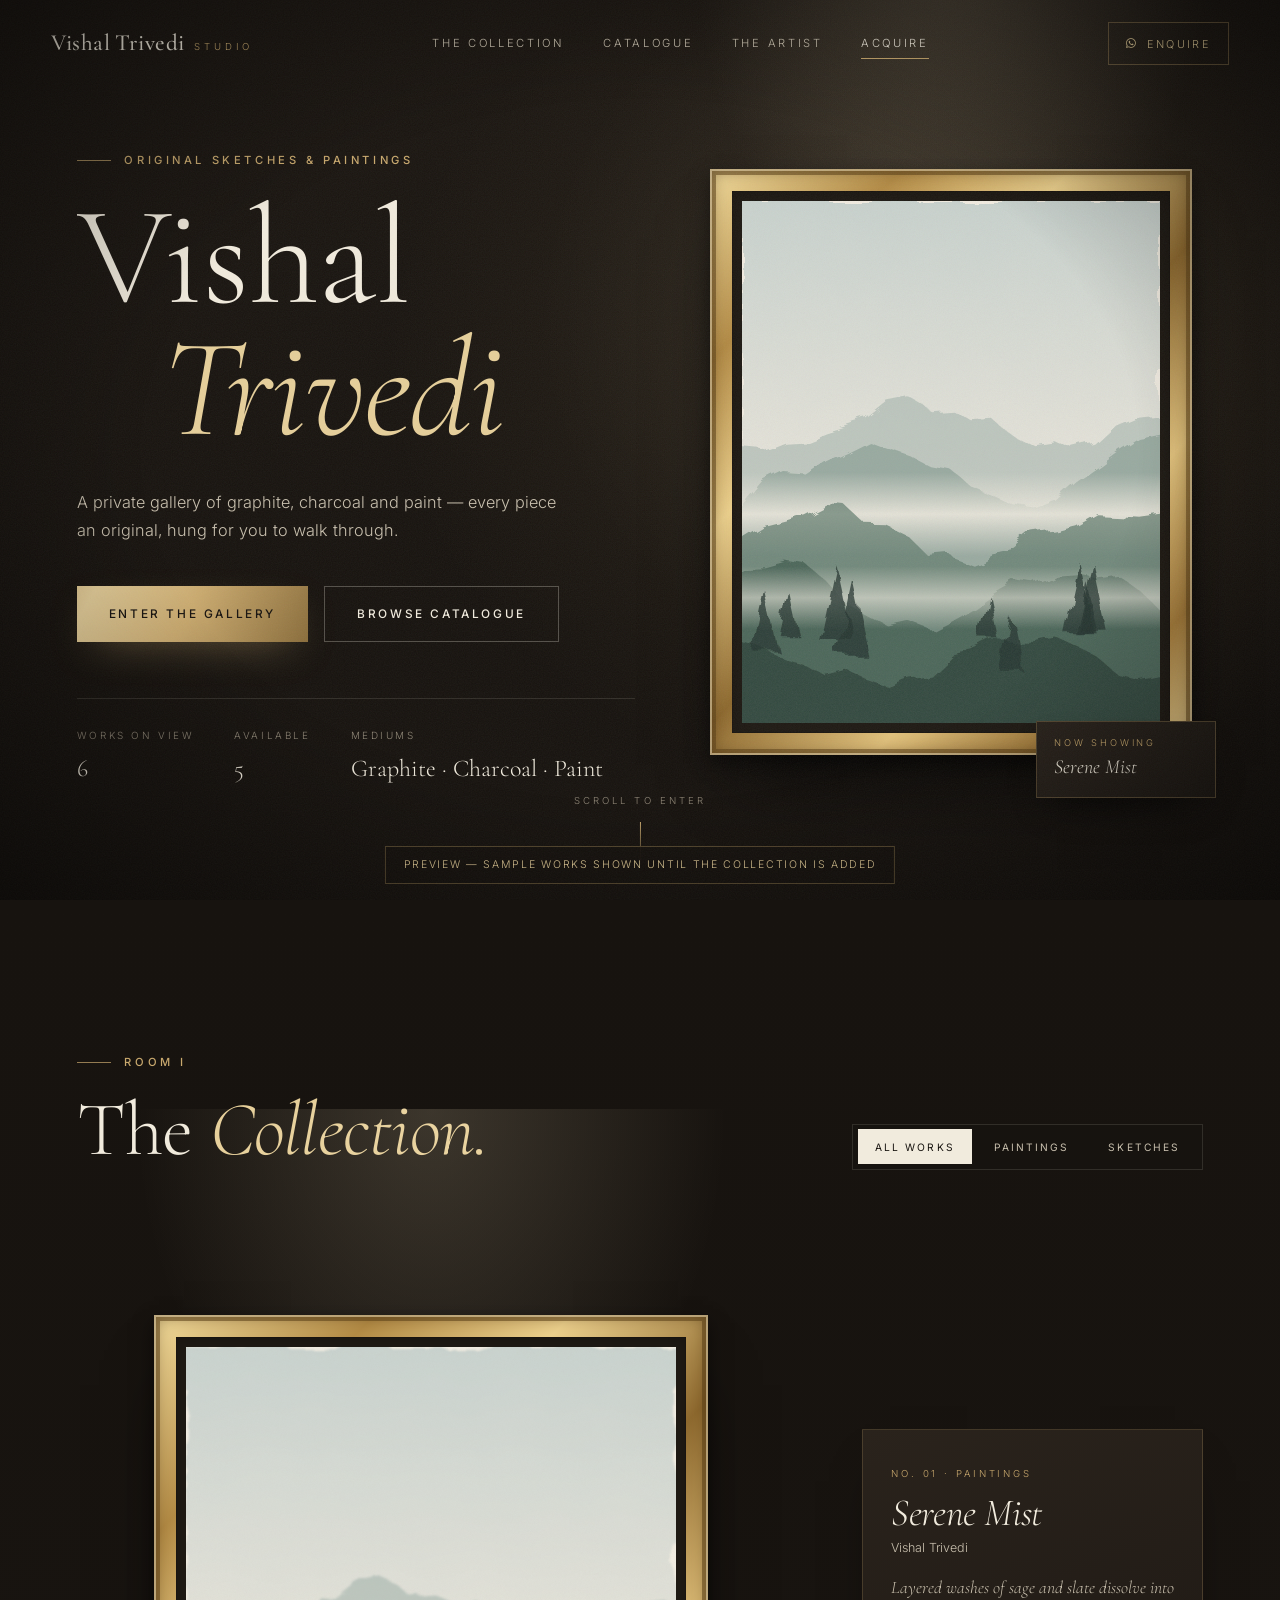
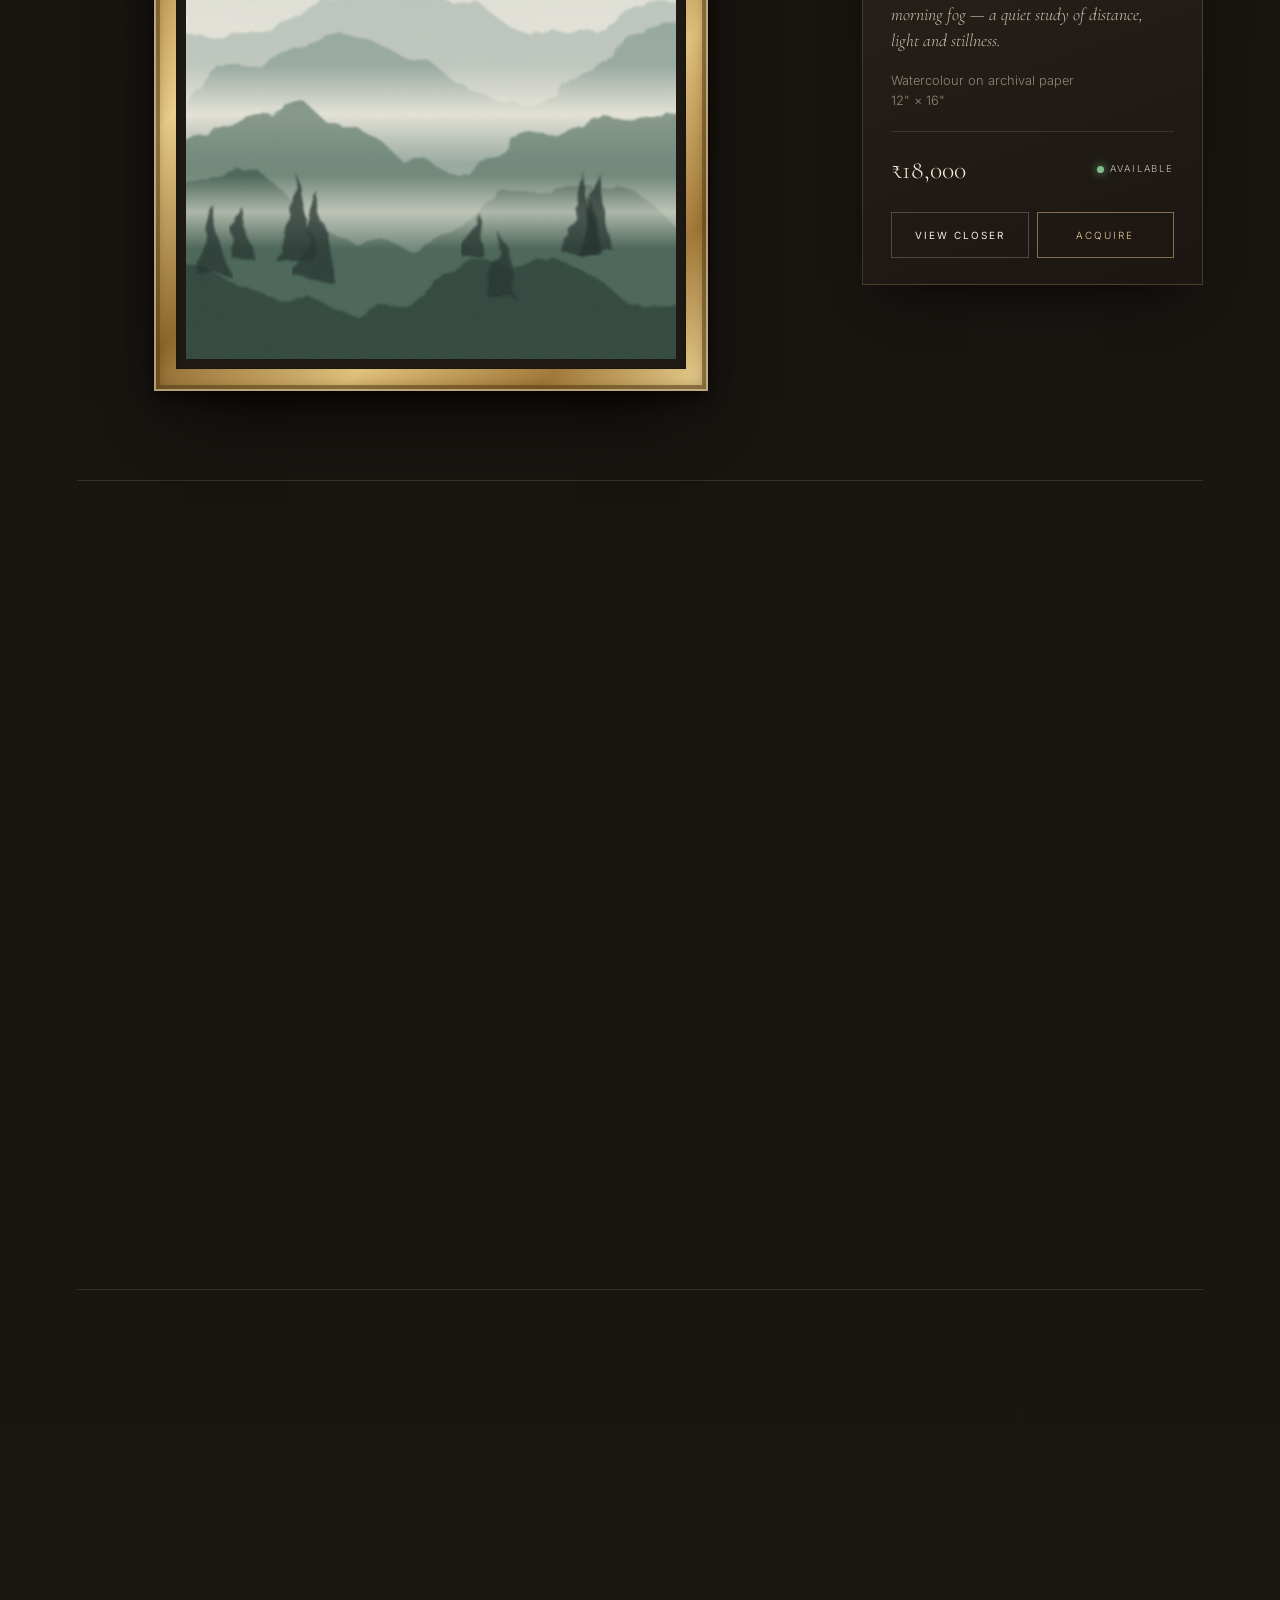
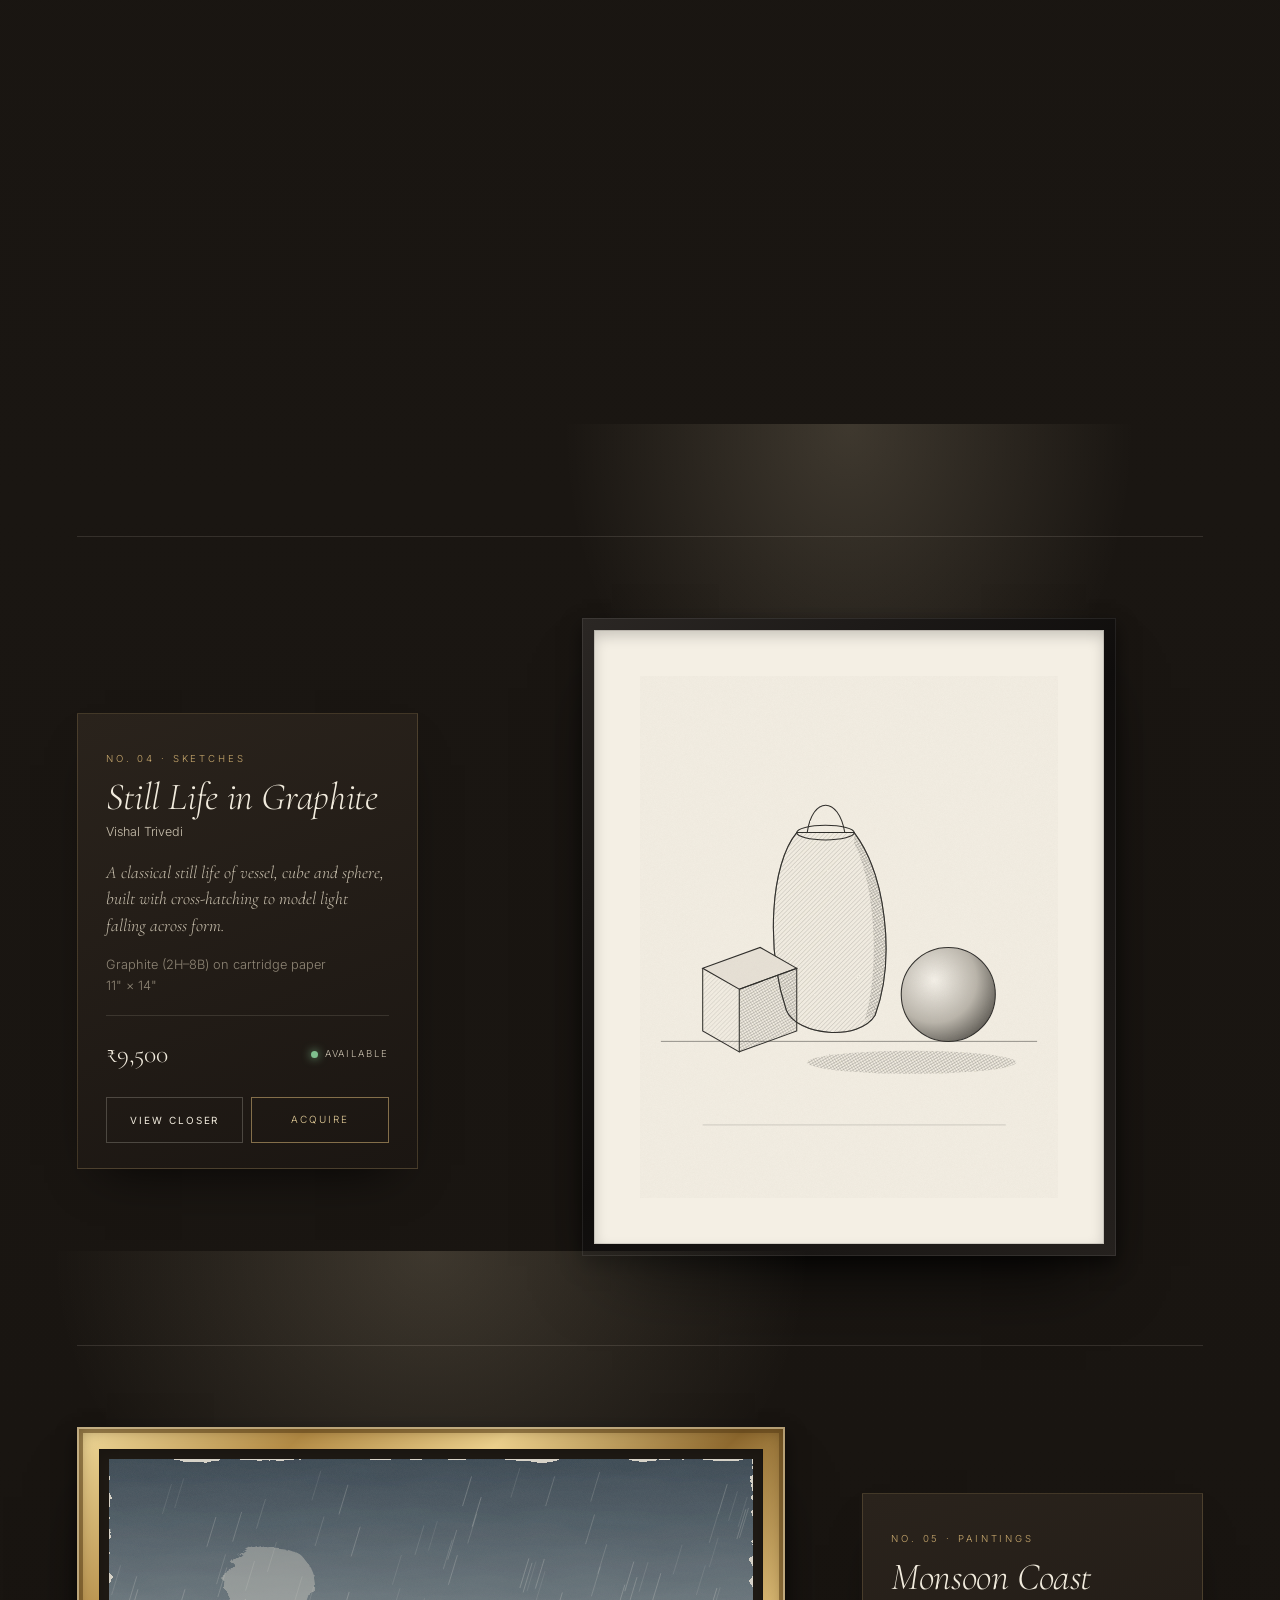
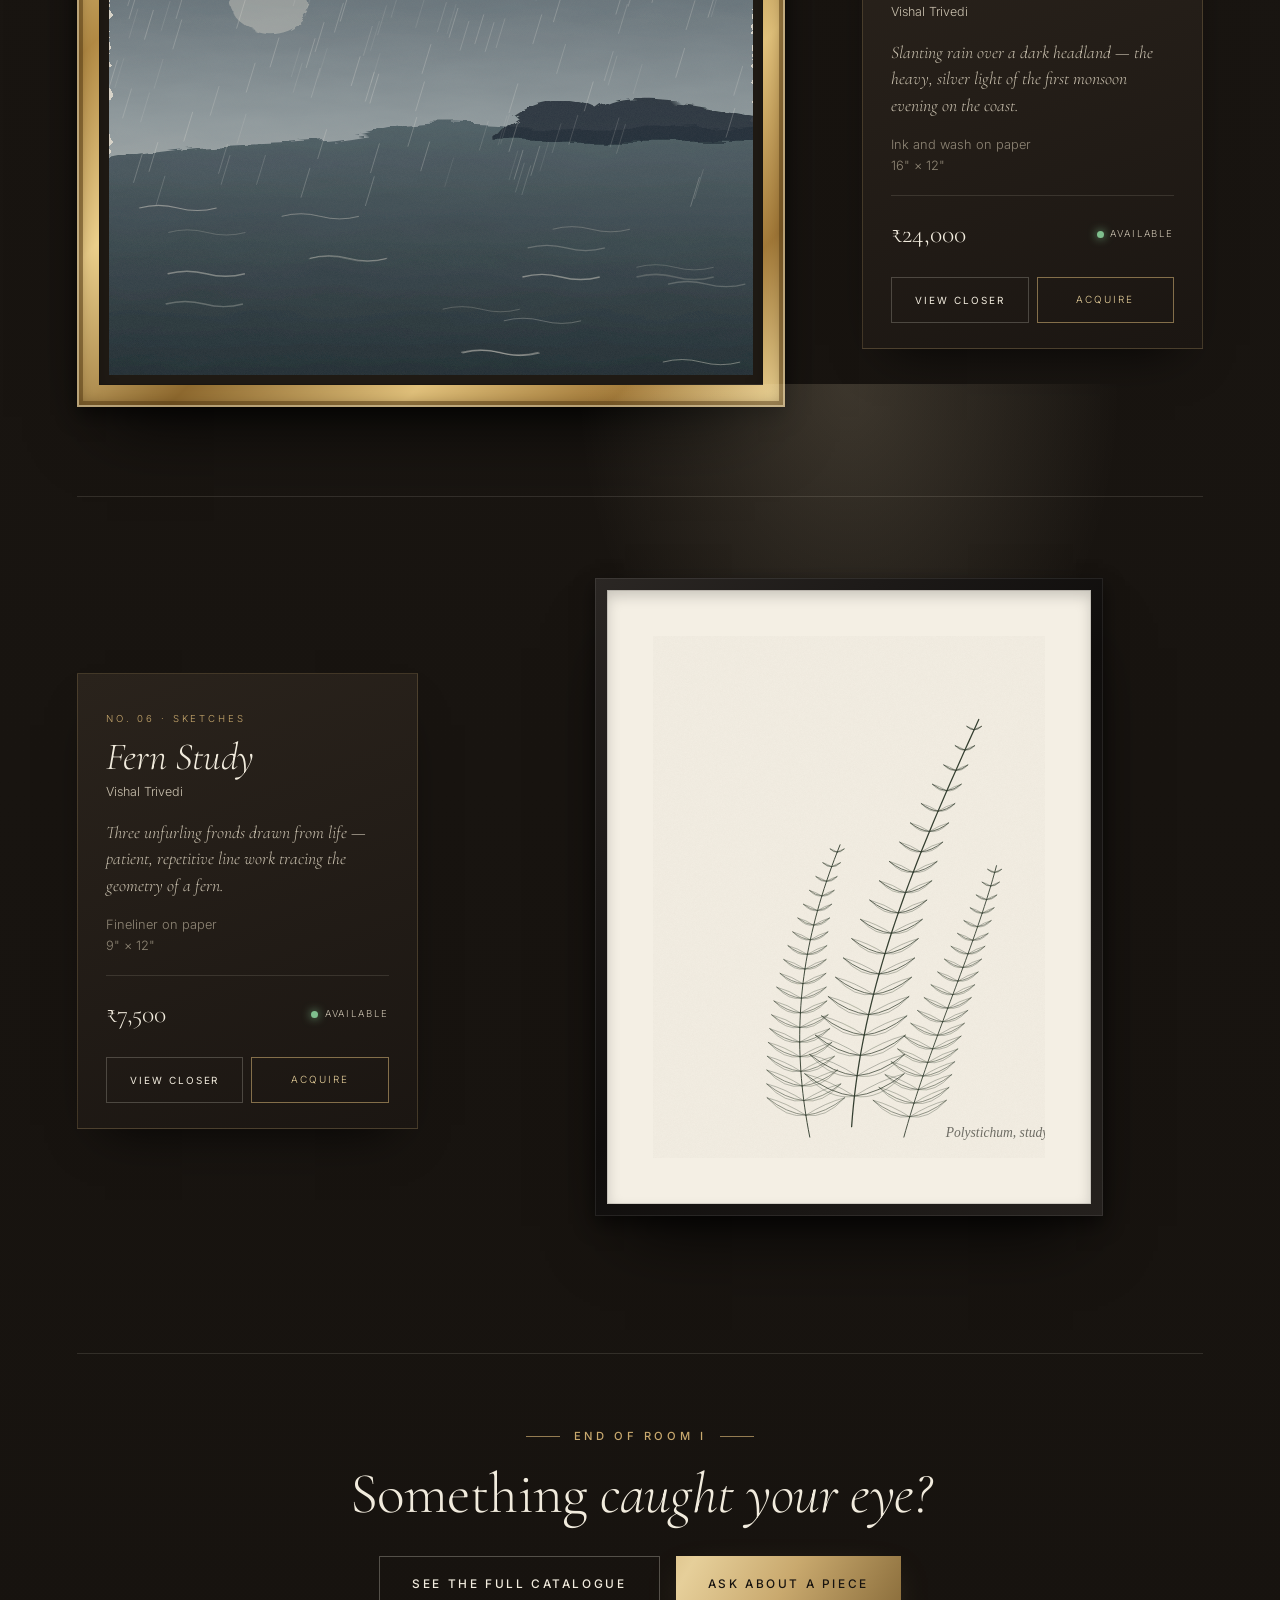
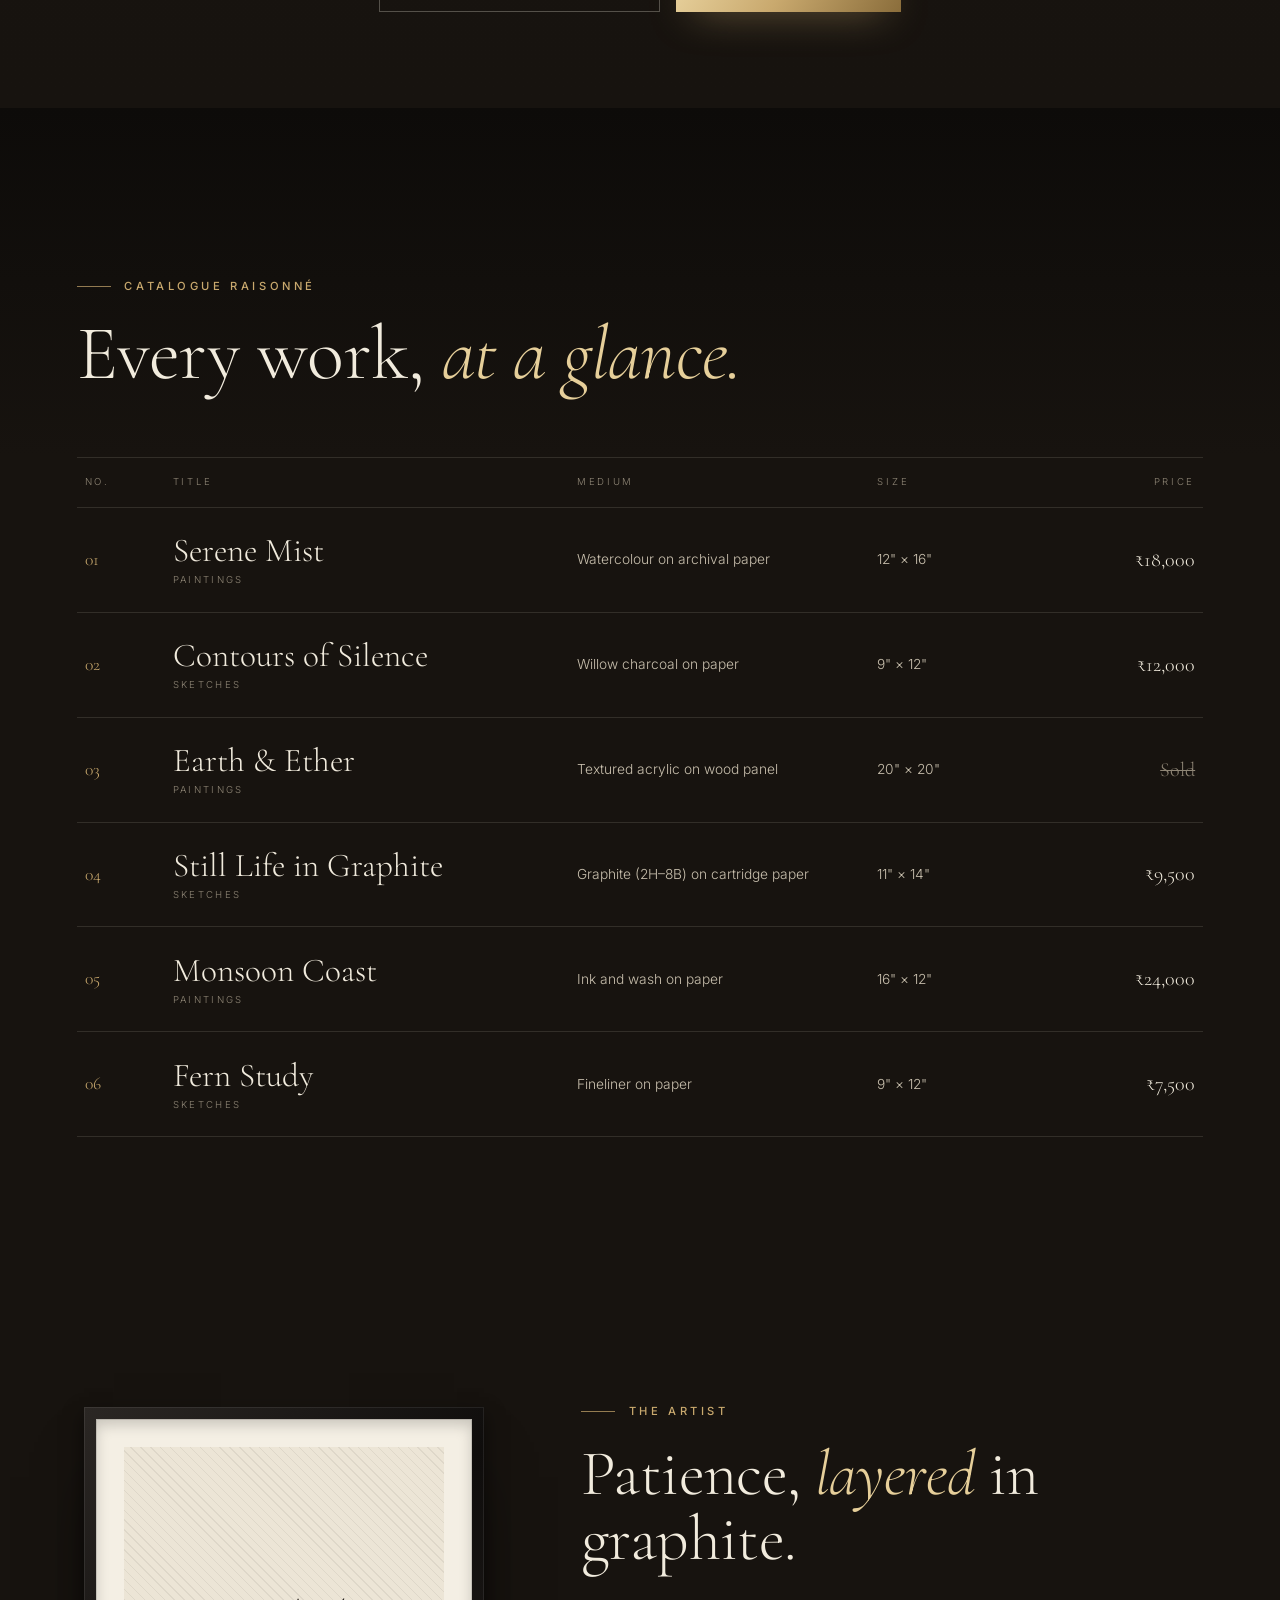
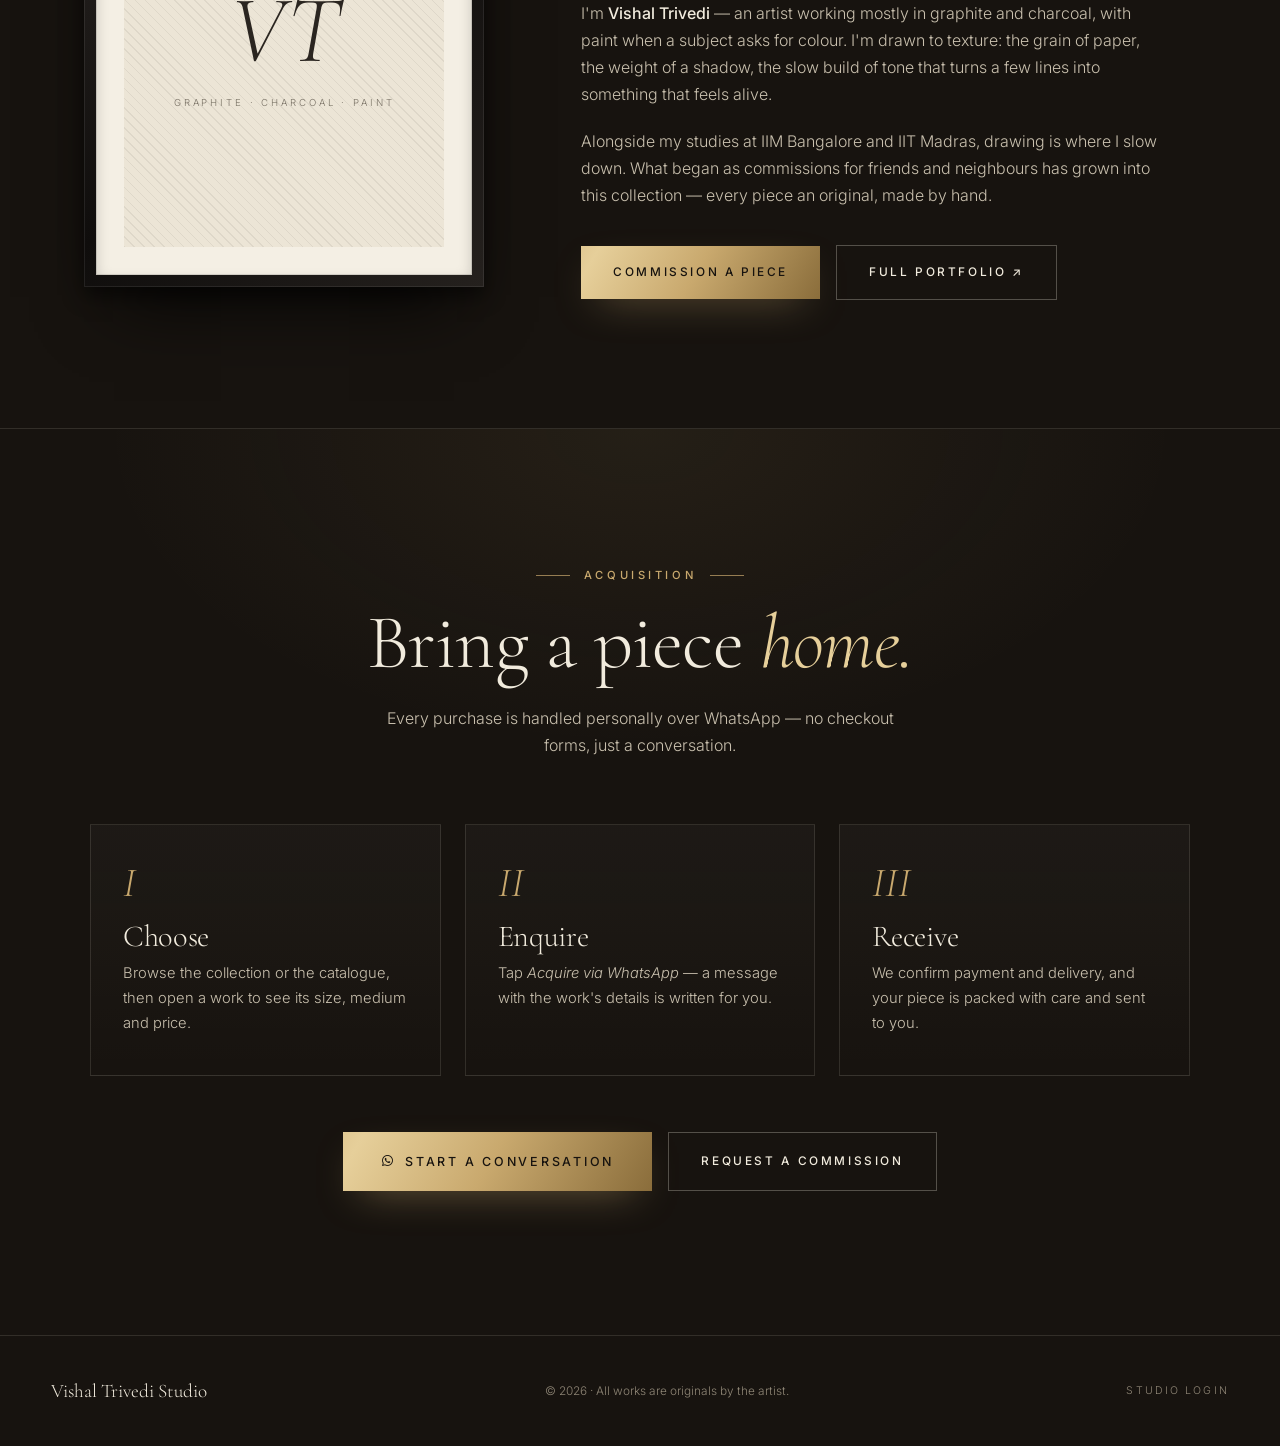
==== commit 99d96c73: "Replace horizontal corridor with a simple vertical collection - Each work gets its own spotlit bay (" ====
--- a/index.html
+++ b/index.html
@@ -38,7 +38,7 @@
             <span class="brand-sub">Studio</span>
         </a>
         <nav class="site-nav" aria-label="Primary">
-            <a href="#corridor">The Corridor</a>
+            <a href="#corridor">The Collection</a>
             <a href="#catalogue">Catalogue</a>
             <a href="#artist">The Artist</a>
             <a href="#acquire">Acquire</a>
@@ -78,49 +78,36 @@
             </figure>
 
             <a href="#corridor" class="scroll-cue" aria-label="Scroll to the gallery">
-                <span>Scroll to walk through</span>
+                <span>Scroll to enter</span>
                 <span class="scroll-cue-line"></span>
             </a>
         </section>
 
-        <!-- The Grand Corridor: vertical scroll walks you sideways past the wall -->
-        <section class="corridor" id="corridor" aria-label="The Grand Corridor">
-            <div class="corridor-sticky">
-                <div class="corridor-hud">
-                    <div class="room-title">
-                        <span class="room-num">Room I</span>
-                        <span class="room-name">The Grand Corridor</span>
-                    </div>
-                    <div class="room-filter" role="tablist" aria-label="Filter works">
-                        <button class="active" data-filter="all" role="tab" aria-selected="true">All works</button>
-                        <button data-filter="Paintings" role="tab" aria-selected="false">Paintings</button>
-                        <button data-filter="Sketches" role="tab" aria-selected="false">Sketches</button>
-                    </div>
-                    <div class="room-counter"><span id="corridorIndex">01</span> / <span id="corridorTotal">—</span></div>
-                </div>
-
-                <div class="wall">
-                    <div class="track" id="track">
-                        <div class="exhibit intro-panel">
-                            <p class="eyebrow"><span class="eyebrow-line"></span>Room I</p>
-                            <h2>Walk the<br><em>corridor.</em></h2>
-                            <p>Keep scrolling to move along the wall. Select any work to step into its viewing room.</p>
-                            <span class="intro-arrow" aria-hidden="true">→</span>
-                        </div>
-                        <!-- Exhibits are hung here by app.js -->
-                        <div class="exhibit outro-panel">
-                            <p class="eyebrow"><span class="eyebrow-line"></span>End of Room I</p>
-                            <h2>Something<br><em>caught your eye?</em></h2>
-                            <div class="outro-actions">
-                                <a href="#catalogue" class="btn-line">See the full catalogue</a>
-                                <a href="#" class="btn-gold" data-whatsapp="general">Ask about a piece</a>
-                            </div>
-                        </div>
-                    </div>
-                </div>
-
-                <div class="floor" aria-hidden="true"></div>
-                <div class="corridor-progress" aria-hidden="true"><span id="corridorBar"></span></div>
+        <!-- The Collection: a simple vertical walk, one spotlit bay per work -->
+        <section class="collection" id="corridor" aria-label="The Collection">
+            <div class="collection-head">
+                <div class="section-head reveal">
+                    <p class="eyebrow"><span class="eyebrow-line"></span>Room I</p>
+                    <h2>The <em>Collection.</em></h2>
+                </div>
+                <div class="room-filter reveal" role="tablist" aria-label="Filter works">
+                    <button class="active" data-filter="all" role="tab" aria-selected="true">All works</button>
+                    <button data-filter="Paintings" role="tab" aria-selected="false">Paintings</button>
+                    <button data-filter="Sketches" role="tab" aria-selected="false">Sketches</button>
+                </div>
+            </div>
+
+            <div class="hall" id="hall">
+                <!-- Exhibits are hung here by app.js -->
+            </div>
+
+            <div class="hall-end reveal">
+                <p class="eyebrow"><span class="eyebrow-line"></span>End of Room I<span class="eyebrow-line"></span></p>
+                <h3>Something <em>caught your eye?</em></h3>
+                <div class="hall-end-actions">
+                    <a href="#catalogue" class="btn-line">See the full catalogue</a>
+                    <a href="#" class="btn-gold" data-whatsapp="general">Ask about a piece</a>
+                </div>
             </div>
         </section>
 
@@ -169,7 +156,7 @@
                 <p class="section-sub">Every purchase is handled personally over WhatsApp — no checkout forms, just a conversation.</p>
             </div>
             <ol class="steps">
-                <li class="step reveal"><span class="step-num">I</span><h3>Choose</h3><p>Walk the corridor or browse the catalogue, then open a work to see its size, medium and price.</p></li>
+                <li class="step reveal"><span class="step-num">I</span><h3>Choose</h3><p>Browse the collection or the catalogue, then open a work to see its size, medium and price.</p></li>
                 <li class="step reveal"><span class="step-num">II</span><h3>Enquire</h3><p>Tap <em>Acquire via WhatsApp</em> — a message with the work's details is written for you.</p></li>
                 <li class="step reveal"><span class="step-num">III</span><h3>Receive</h3><p>We confirm payment and delivery, and your piece is packed with care and sent to you.</p></li>
             </ol>
--- a/gallery.css
+++ b/gallery.css
@@ -22,7 +22,7 @@
 }
 
 *, *::before, *::after { box-sizing: border-box; margin: 0; padding: 0; }
-html { scroll-behavior: smooth; -webkit-text-size-adjust: 100%; }
+html { scroll-behavior: smooth; -webkit-text-size-adjust: 100%; overflow-x: hidden; }
 body {
     font-family: var(--sans);
     font-weight: 300;
@@ -127,6 +127,8 @@
 body.opened .curtain-panel.left { transform: translateX(-102%); }
 body.opened .curtain-panel.right { transform: translateX(102%); }
 body.opened .curtain-mark { opacity: 0; }
+/* once the panels have slid away, take the curtain out of the page entirely */
+body.opened .curtain { visibility: hidden; transition: visibility 0s linear 1.8s; }
 
 /* ---------- Cursor ---------- */
 .cursor {
@@ -348,33 +350,11 @@
 }
 @keyframes sway { from { transform: translateX(-52%); } to { transform: translateX(-48%); } }
 
-/* ---------- Corridor ---------- */
-.corridor { position: relative; background: var(--wall); }
-.corridor-sticky {
-    position: sticky;
-    top: 0;
-    height: 100vh;
-    height: 100svh;
-    overflow: hidden;
-    display: flex;
-    flex-direction: column;
-    background:
-        linear-gradient(180deg, rgba(0, 0, 0, 0.35), transparent 22%),
-        repeating-linear-gradient(90deg, rgba(255, 255, 255, 0.012) 0 1px, transparent 1px 160px),
-        linear-gradient(180deg, #1d1813, var(--wall) 60%);
-}
-.corridor-hud {
-    position: relative;
-    z-index: 3;
-    display: flex;
-    align-items: center;
-    justify-content: space-between;
-    gap: 1.5rem;
-    padding: 6.2rem clamp(1.25rem, 4vw, 3.5rem) 0;
-}
-.room-title { display: flex; flex-direction: column; }
-.room-num { font-size: 0.62rem; letter-spacing: 0.32em; text-transform: uppercase; color: var(--gold); }
-.room-name { font-family: var(--serif); font-size: 1.5rem; font-style: italic; }
+/* ---------- The collection: vertical, spotlit bays ---------- */
+.collection { position: relative; overflow: hidden; padding: 9rem clamp(1.25rem, 6vw, 6rem) 6rem; background: linear-gradient(180deg, var(--wall), #1a1612 50%, var(--wall)); }
+.collection-head { display: flex; flex-wrap: wrap; align-items: flex-end; justify-content: space-between; gap: 2rem; max-width: 1200px; margin: 0 auto 4rem; }
+.collection-head .section-head { margin-bottom: 0; }
+
 .room-filter { display: flex; gap: 0.25rem; padding: 0.3rem; border: 1px solid var(--line); background: rgba(23, 19, 15, 0.6); }
 .room-filter button {
     font-family: var(--sans);
@@ -384,91 +364,67 @@
     color: var(--ivory-dim);
     background: none;
     border: none;
-    padding: 0.6rem 1rem;
+    padding: 0.7rem 1.1rem;
     cursor: pointer;
     transition: background 0.35s, color 0.35s;
 }
 .room-filter button:hover { color: var(--ivory); }
 .room-filter button.active { background: var(--ivory); color: #17130f; }
-.room-counter { font-family: var(--serif); font-size: 1.2rem; color: var(--ivory-dim); min-width: 5rem; text-align: right; }
-.room-counter span:first-child { color: var(--gold-2); font-size: 1.6rem; }
-
-.wall { position: relative; flex: 1; display: flex; align-items: center; }
-.track {
-    display: flex;
-    align-items: center;
-    gap: clamp(4rem, 9vw, 9rem);
-    padding: 0 clamp(2rem, 8vw, 9rem);
-    will-change: transform;
-    height: 100%;
-}
-
-.exhibit {
+
+.hall { max-width: 1200px; margin: 0 auto; }
+
+.bay {
     position: relative;
-    flex: none;
-    display: flex;
-    align-items: flex-end;
-    gap: 2.2rem;
-}
-.exhibit .art-hang { position: relative; cursor: pointer; transition: transform 0.9s var(--ease); }
-.exhibit .art-hang:hover { transform: translateY(-6px); }
-.exhibit .frame img { height: min(52vh, 560px); width: auto; transition: filter 0.8s; }
-.exhibit.sketch .frame img { height: min(44vh, 470px); }
-.exhibit.is-sold .frame img { filter: saturate(0.85); }
-
-/* light pooled on the wall behind each work */
-.exhibit .art-hang::before {
-    content: '';
-    position: absolute;
-    left: 50%;
-    top: -45%;
-    width: 200%;
-    height: 190%;
-    transform: translateX(-50%);
-    background: radial-gradient(ellipse 40% 55% at 50% 10%, rgba(255, 236, 196, 0.15), transparent 70%);
-    pointer-events: none;
-    z-index: -1;
-}
-/* the little brass spotlight fixture */
-.exhibit .art-hang::after {
-    content: '';
-    position: absolute;
-    left: 50%;
-    top: -64px;
-    width: 46px; height: 10px;
-    margin-left: -23px;
-    border-radius: 2px 2px 8px 8px;
-    background: linear-gradient(#5b4a33, #2b241b);
-    box-shadow: 0 0 0 1px rgba(201, 169, 110, 0.25), 0 10px 26px 4px rgba(255, 236, 196, 0.18);
-}
+    display: grid;
+    grid-template-columns: minmax(0, 1.35fr) minmax(0, 0.65fr);
+    align-items: center;
+    gap: clamp(2.5rem, 6vw, 6rem);
+    padding: clamp(4rem, 9vh, 7rem) 0;
+    border-bottom: 1px solid var(--line);
+}
+.bay:last-child { border-bottom: none; }
+.bay.flip { grid-template-columns: minmax(0, 0.65fr) minmax(0, 1.35fr); }
+.bay.flip .art-hang { order: 2; }
+
+.bay .art-hang { position: relative; justify-self: center; cursor: pointer; isolation: isolate; transition: transform 0.9s var(--ease); }
+.bay .art-hang:hover { transform: translateY(-6px); }
+.bay .frame img { max-height: min(68vh, 640px); max-width: 100%; width: auto; height: auto; }
+.bay.sketch .frame img { max-height: min(58vh, 540px); }
+.bay.is-sold .frame img { filter: saturate(0.85); }
+.bay .spot-cone { top: -30%; height: 140%; }
+
+/* gentle entrance as each bay is reached */
+.bay .art-hang, .bay .plaque { opacity: 0; transform: translateY(40px); transition: opacity 1.2s var(--ease), transform 1.2s var(--ease); }
+.bay .plaque { transition-delay: 0.15s; }
+.bay.in .art-hang, .bay.in .plaque { opacity: 1; transform: none; }
+.bay.in .art-hang:hover { transform: translateY(-6px); }
 
 .plaque {
-    width: 220px;
-    padding: 1.2rem 1.25rem 1.1rem;
-    margin-bottom: 0.5rem;
+    padding: 1.8rem 1.75rem 1.6rem;
     background: linear-gradient(160deg, #2a231c, #1b1612);
     border: 1px solid rgba(201, 169, 110, 0.22);
-    box-shadow: 0 20px 40px -24px rgba(0, 0, 0, 0.9);
+    box-shadow: 0 24px 50px -28px rgba(0, 0, 0, 0.9);
 }
 .plaque-no { font-size: 0.6rem; letter-spacing: 0.3em; color: var(--gold); text-transform: uppercase; }
-.plaque h3 { font-size: 1.55rem; font-style: italic; margin: 0.35rem 0 0.2rem; }
-.plaque-artist { font-size: 0.72rem; color: var(--ivory-dim); }
-.plaque-meta { margin-top: 0.75rem; font-size: 0.74rem; color: var(--muted); line-height: 1.55; }
-.plaque-foot { display: flex; align-items: center; justify-content: space-between; margin-top: 0.9rem; padding-top: 0.8rem; border-top: 1px solid var(--line); }
-.plaque-price { font-family: var(--serif); font-size: 1.25rem; }
+.plaque h3 { font-size: clamp(1.9rem, 3vw, 2.5rem); font-style: italic; margin: 0.5rem 0 0.25rem; }
+.plaque-artist { font-size: 0.78rem; color: var(--ivory-dim); }
+.plaque-desc { font-family: var(--serif); font-style: italic; font-size: 1.1rem; line-height: 1.5; color: var(--ivory-dim); margin-top: 1.1rem; }
+.plaque-meta { margin-top: 1rem; font-size: 0.8rem; color: var(--muted); line-height: 1.6; }
+.plaque-foot { display: flex; align-items: center; justify-content: space-between; margin-top: 1.2rem; padding-top: 1rem; border-top: 1px solid var(--line); }
+.plaque-price { font-family: var(--serif); font-size: 1.6rem; }
 .status-dot { display: inline-flex; align-items: center; gap: 0.4rem; font-size: 0.6rem; letter-spacing: 0.2em; text-transform: uppercase; color: var(--ivory-dim); }
 .status-dot::before { content: ''; width: 7px; height: 7px; border-radius: 50%; background: #7fbf8e; box-shadow: 0 0 10px #7fbf8e; }
 .status-dot.sold::before { background: #b5473d; box-shadow: none; }
-.plaque-actions { display: flex; gap: 0.5rem; margin-top: 1rem; }
+.plaque-actions { display: flex; gap: 0.5rem; margin-top: 1.3rem; }
 .plaque-actions a, .plaque-actions button {
     flex: 1;
     font-family: var(--sans);
-    font-size: 0.58rem;
+    font-size: 0.62rem;
     letter-spacing: 0.2em;
     text-transform: uppercase;
     text-align: center;
     text-decoration: none;
-    padding: 0.65rem 0.4rem;
+    padding: 0.85rem 0.5rem;
     border: 1px solid rgba(241, 235, 221, 0.22);
     background: none;
     color: var(--ivory);
@@ -489,23 +445,10 @@
     box-shadow: 0 4px 10px rgba(0, 0, 0, 0.5);
 }
 
-.intro-panel, .outro-panel { flex-direction: column; align-items: flex-start; max-width: 360px; gap: 1.2rem; }
-.intro-panel h2, .outro-panel h2 { font-size: clamp(2.8rem, 5vw, 4.4rem); }
-.intro-panel p:not(.eyebrow) { color: var(--ivory-dim); font-size: 0.95rem; }
-.intro-arrow { font-family: var(--serif); font-size: 3rem; color: var(--gold); animation: nudge 2s var(--ease) infinite; }
-@keyframes nudge { 50% { transform: translateX(14px); } }
-.outro-actions { display: flex; flex-direction: column; gap: 0.75rem; width: 100%; }
-
-.floor {
-    height: 15vh;
-    background:
-        linear-gradient(180deg, rgba(201, 169, 110, 0.10), transparent 3px),
-        linear-gradient(180deg, #120f0c, var(--floor));
-    border-top: 1px solid rgba(201, 169, 110, 0.18);
-    flex: none;
-}
-.corridor-progress { position: absolute; left: clamp(1.25rem, 4vw, 3.5rem); right: clamp(1.25rem, 4vw, 3.5rem); bottom: 6vh; height: 1px; background: var(--line); }
-.corridor-progress span { display: block; height: 100%; width: 100%; background: var(--gold); transform-origin: left; transform: scaleX(0); }
+.hall-empty { text-align: center; color: var(--ivory-dim); font-family: var(--serif); font-style: italic; font-size: 1.4rem; padding: 4rem 0; }
+.hall-end { max-width: 1200px; margin: 3rem auto 0; padding-top: 4rem; border-top: 1px solid var(--line); text-align: center; }
+.hall-end h3 { font-size: clamp(2.2rem, 4.5vw, 3.6rem); margin: 1.2rem 0 2rem; }
+.hall-end-actions { display: flex; flex-wrap: wrap; justify-content: center; gap: 1rem; }
 
 /* ---------- Section heads ---------- */
 .section-head { margin-bottom: 4rem; }
@@ -706,6 +649,9 @@
     .entrance-piece .frame img { max-height: 46vh; }
     .mini-plaque { right: 0; }
     .artist { grid-template-columns: 1fr; }
+    .bay, .bay.flip { grid-template-columns: 1fr; gap: 2rem; padding: 3.5rem 0; }
+    .bay.flip .art-hang { order: 0; }
+    .bay .plaque { max-width: 520px; width: 100%; justify-self: center; }
     .steps { grid-template-columns: 1fr; }
     .viewer-stage { grid-template-columns: 1fr; align-items: start; padding-top: 5.5rem; max-height: 100vh; max-height: 100svh; }
     .viewer-art .frame img { max-width: 78vw; max-height: 52vh; }
@@ -718,27 +664,21 @@
 @media (max-width: 640px) {
     .brand-sub { display: none; }
     .header-cta span { display: none; }
-    .corridor-hud { flex-wrap: wrap; padding-top: 5.2rem; gap: 0.8rem; }
-    .room-counter { display: none; }
-    .room-filter { order: 3; width: 100%; }
-    .room-filter button { flex: 1; padding: 0.6rem 0.4rem; letter-spacing: 0.12em; }
-    .track { gap: 22vw; padding: 0 11vw; }
-    .exhibit.work { width: 78vw; flex-direction: column; align-items: center; gap: 1.2rem; }
-    .exhibit .frame img, .exhibit.sketch .frame img { height: auto; width: auto; max-height: 34vh; max-width: 56vw; }
-    .intro-panel, .outro-panel { width: 78vw; }
+    .collection { padding-top: 7rem; }
+    .collection-head { margin-bottom: 1rem; }
+    .room-filter { width: 100%; }
+    .room-filter button { flex: 1; padding: 0.7rem 0.4rem; letter-spacing: 0.12em; }
+    .bay .frame img { max-height: 52vh; }
+    .bay.sketch .frame img { max-height: 46vh; }
+    .frame.oak .mat { padding: 18px; }
+    .frame.noir .mat { padding: 22px; }
+    .frame.gilt { padding: 14px; }
+    .plaque { padding: 1.3rem 1.25rem; }
     .preview-ribbon { white-space: normal; text-align: center; font-size: 0.58rem; letter-spacing: 0.12em; line-height: 1.5; width: calc(100% - 2rem); }
     .viewer-nav { top: calc(1.5rem + env(safe-area-inset-top, 0px)); bottom: auto; margin-top: 0; }
     .viewer-nav.prev { left: 1.25rem; right: auto; }
     .viewer-nav.next { left: calc(1.25rem + 62px); right: auto; }
     .viewer-close { right: 1.25rem; }
-    .frame.oak .mat { padding: 18px; }
-    .frame.noir .mat { padding: 22px; }
-    .frame.gilt { padding: 14px; }
-    .plaque { width: min(300px, 80vw); padding: 0.9rem 1rem; }
-    .plaque h3 { font-size: 1.3rem; }
-    .plaque-meta { display: none; }
-    .exhibit .art-hang::after { display: none; }
-    .floor { height: 8vh; }
     .entrance-facts { gap: 1.5rem; }
     .entrance-facts dd { font-size: 1.2rem; }
 }
